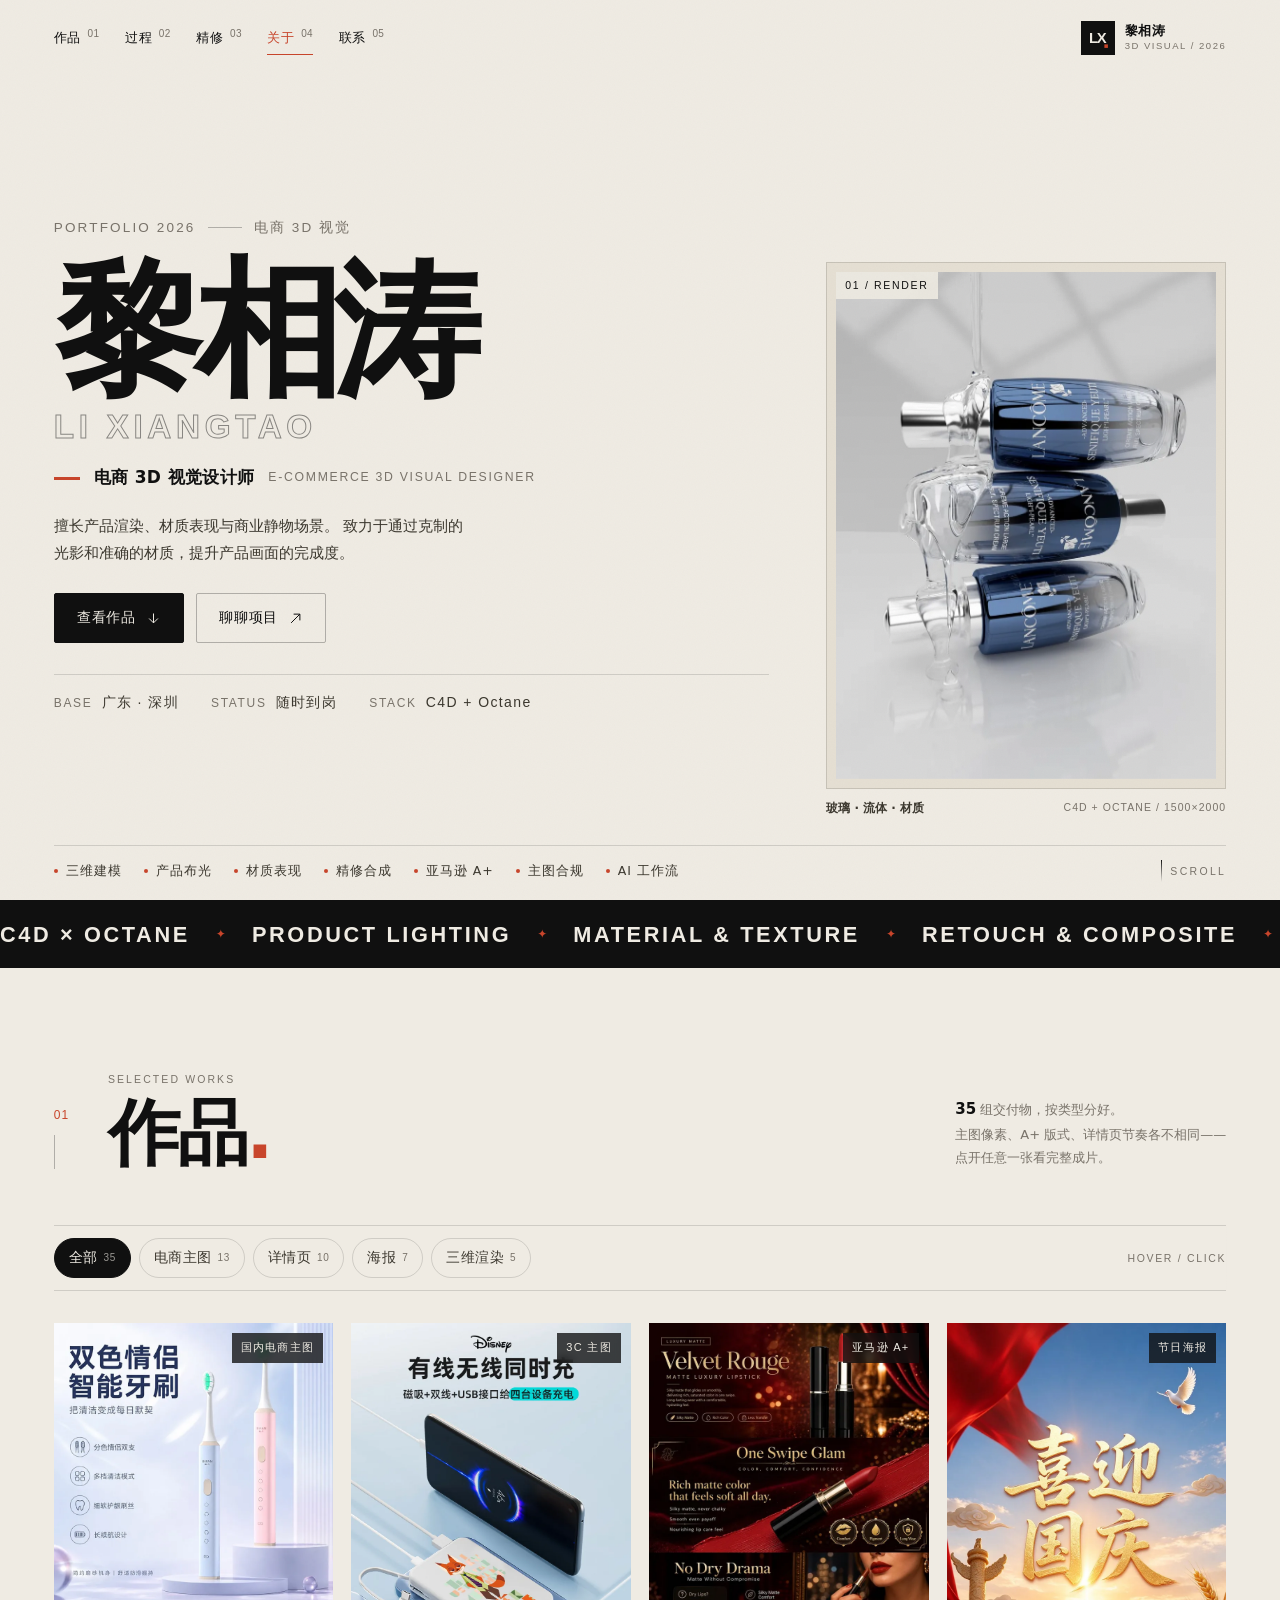
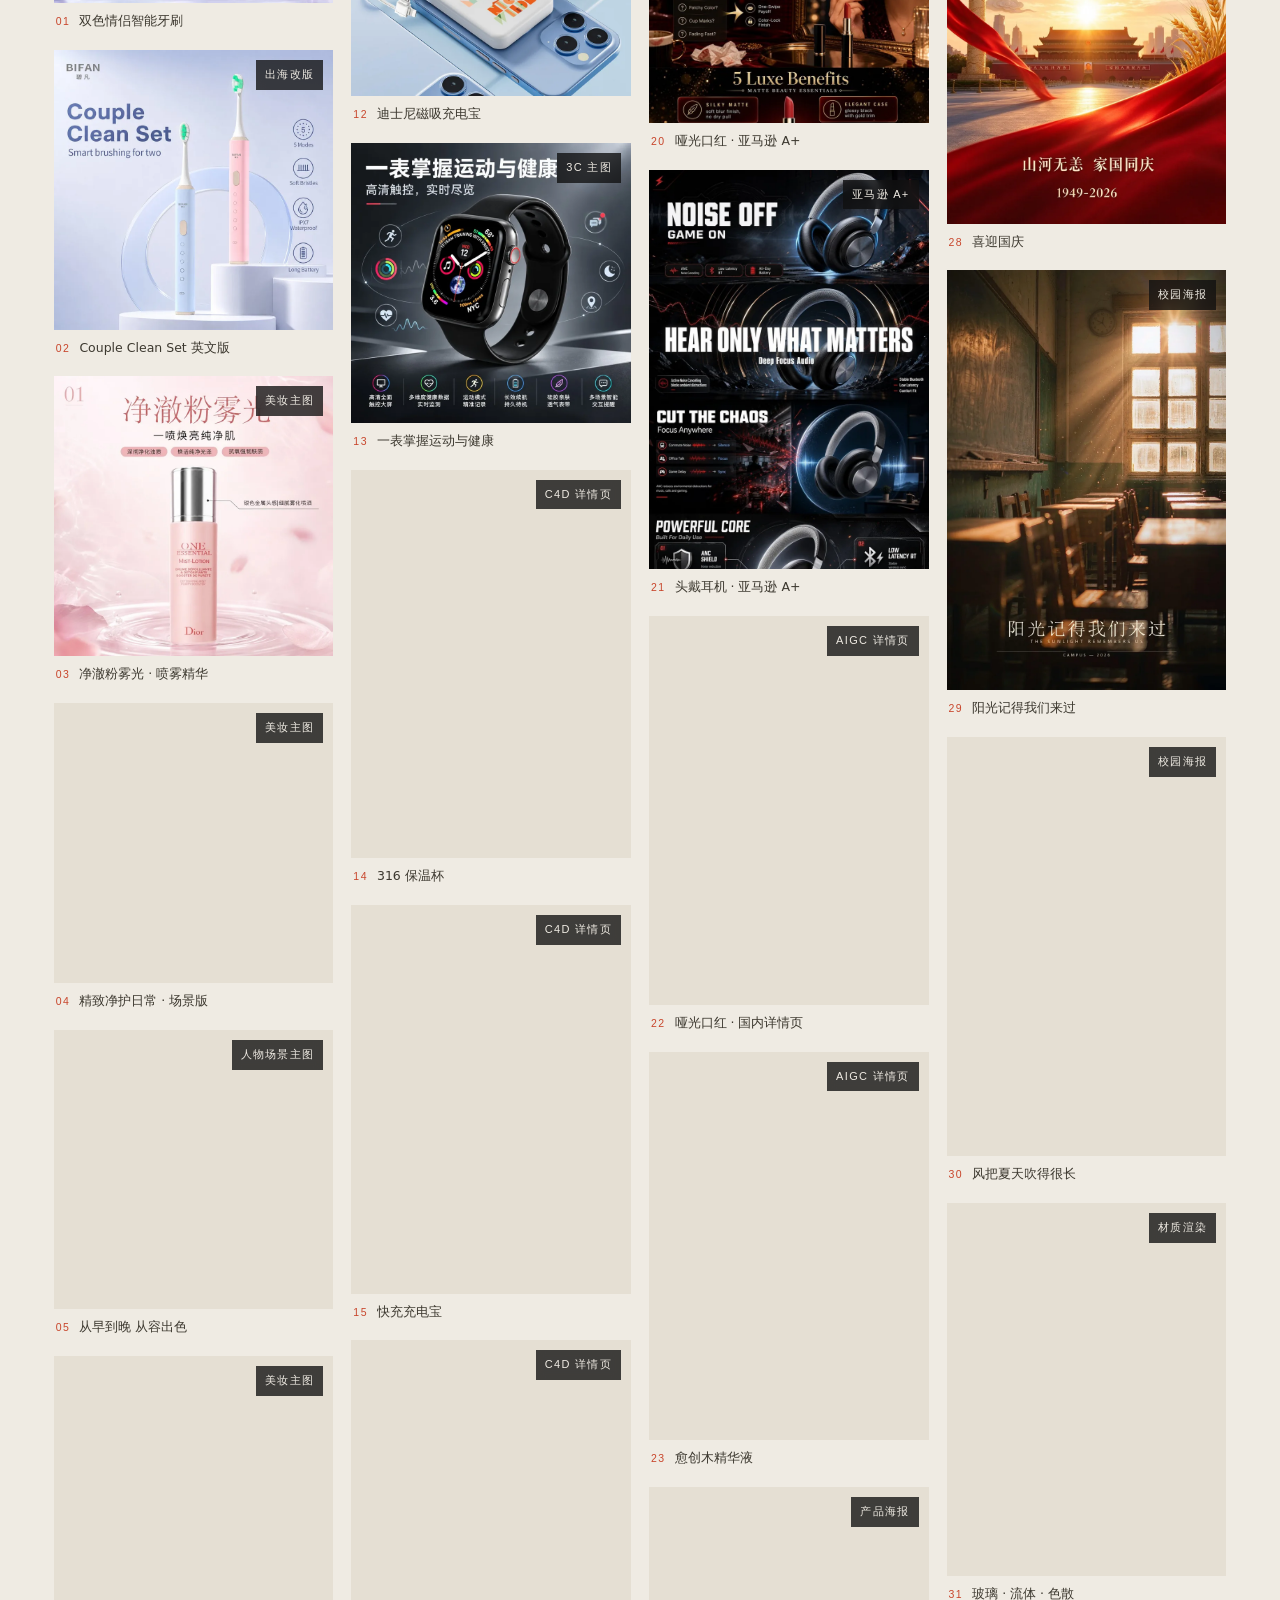
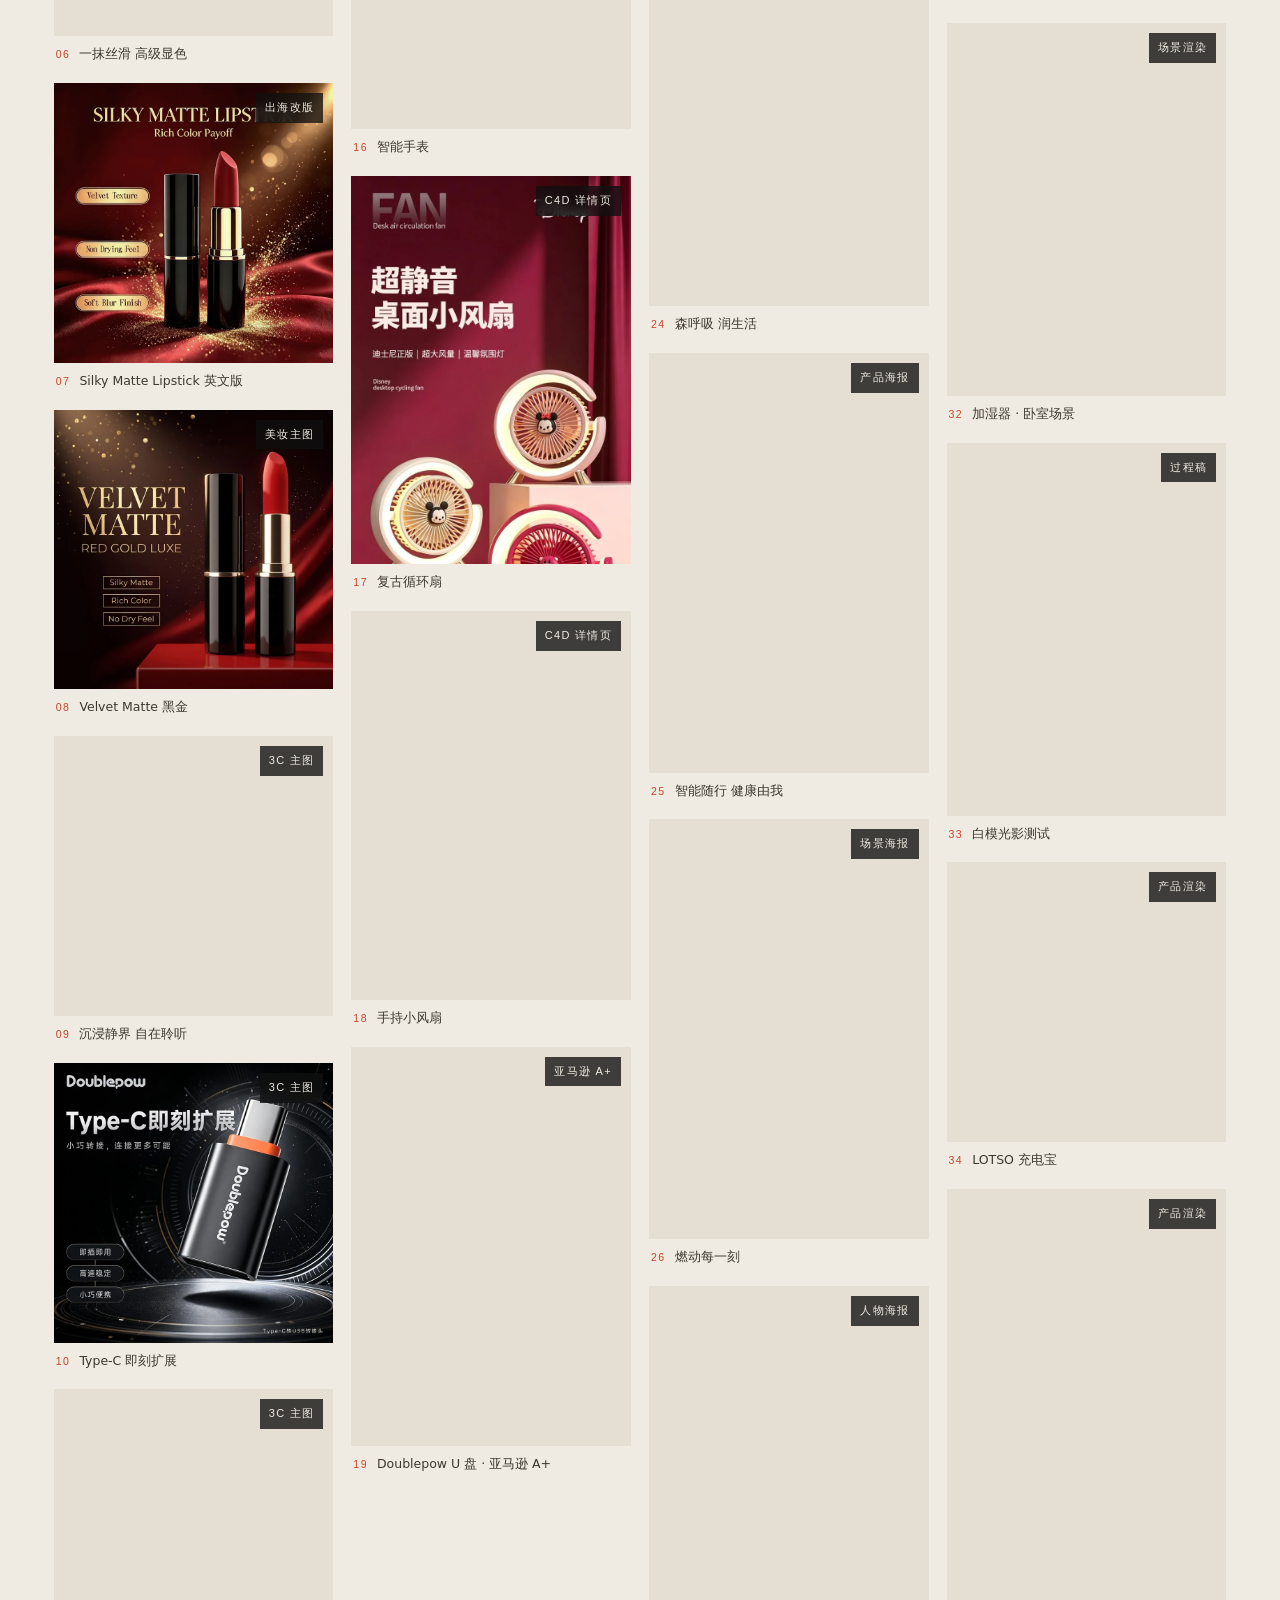
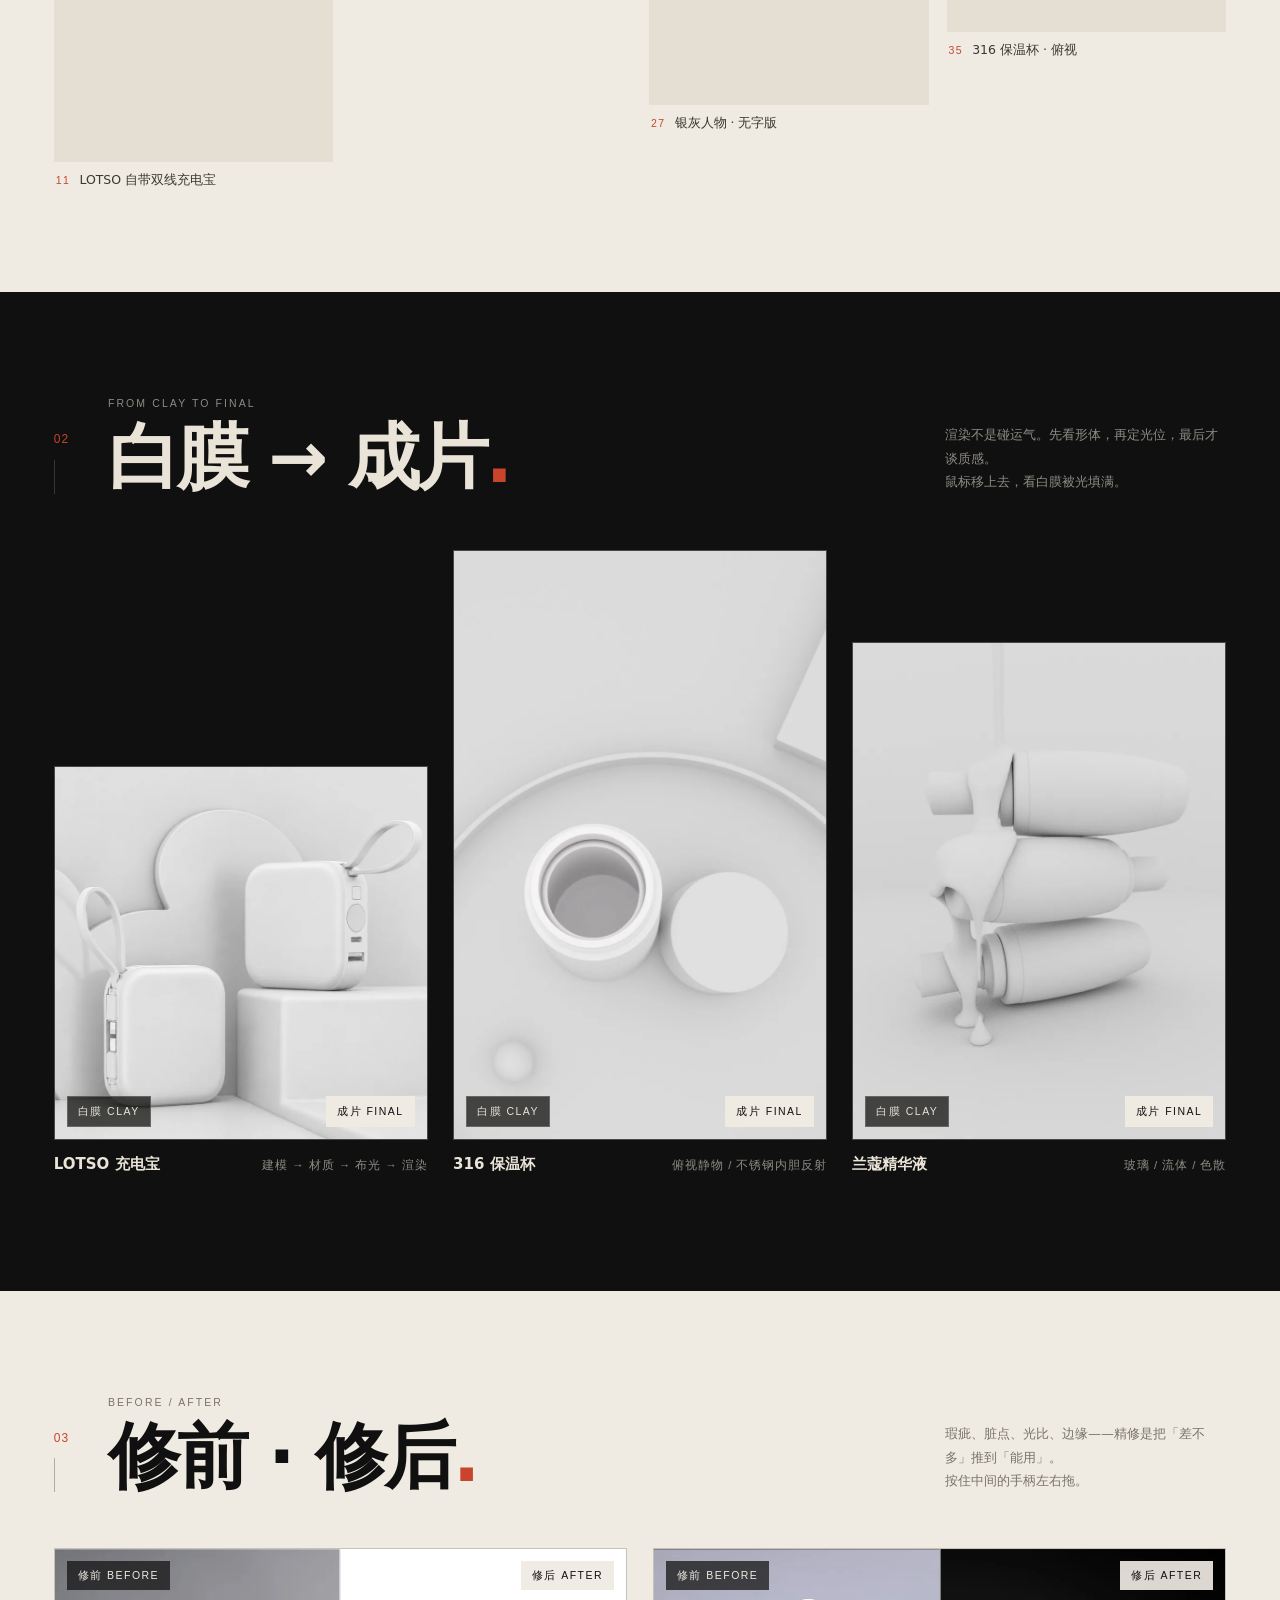
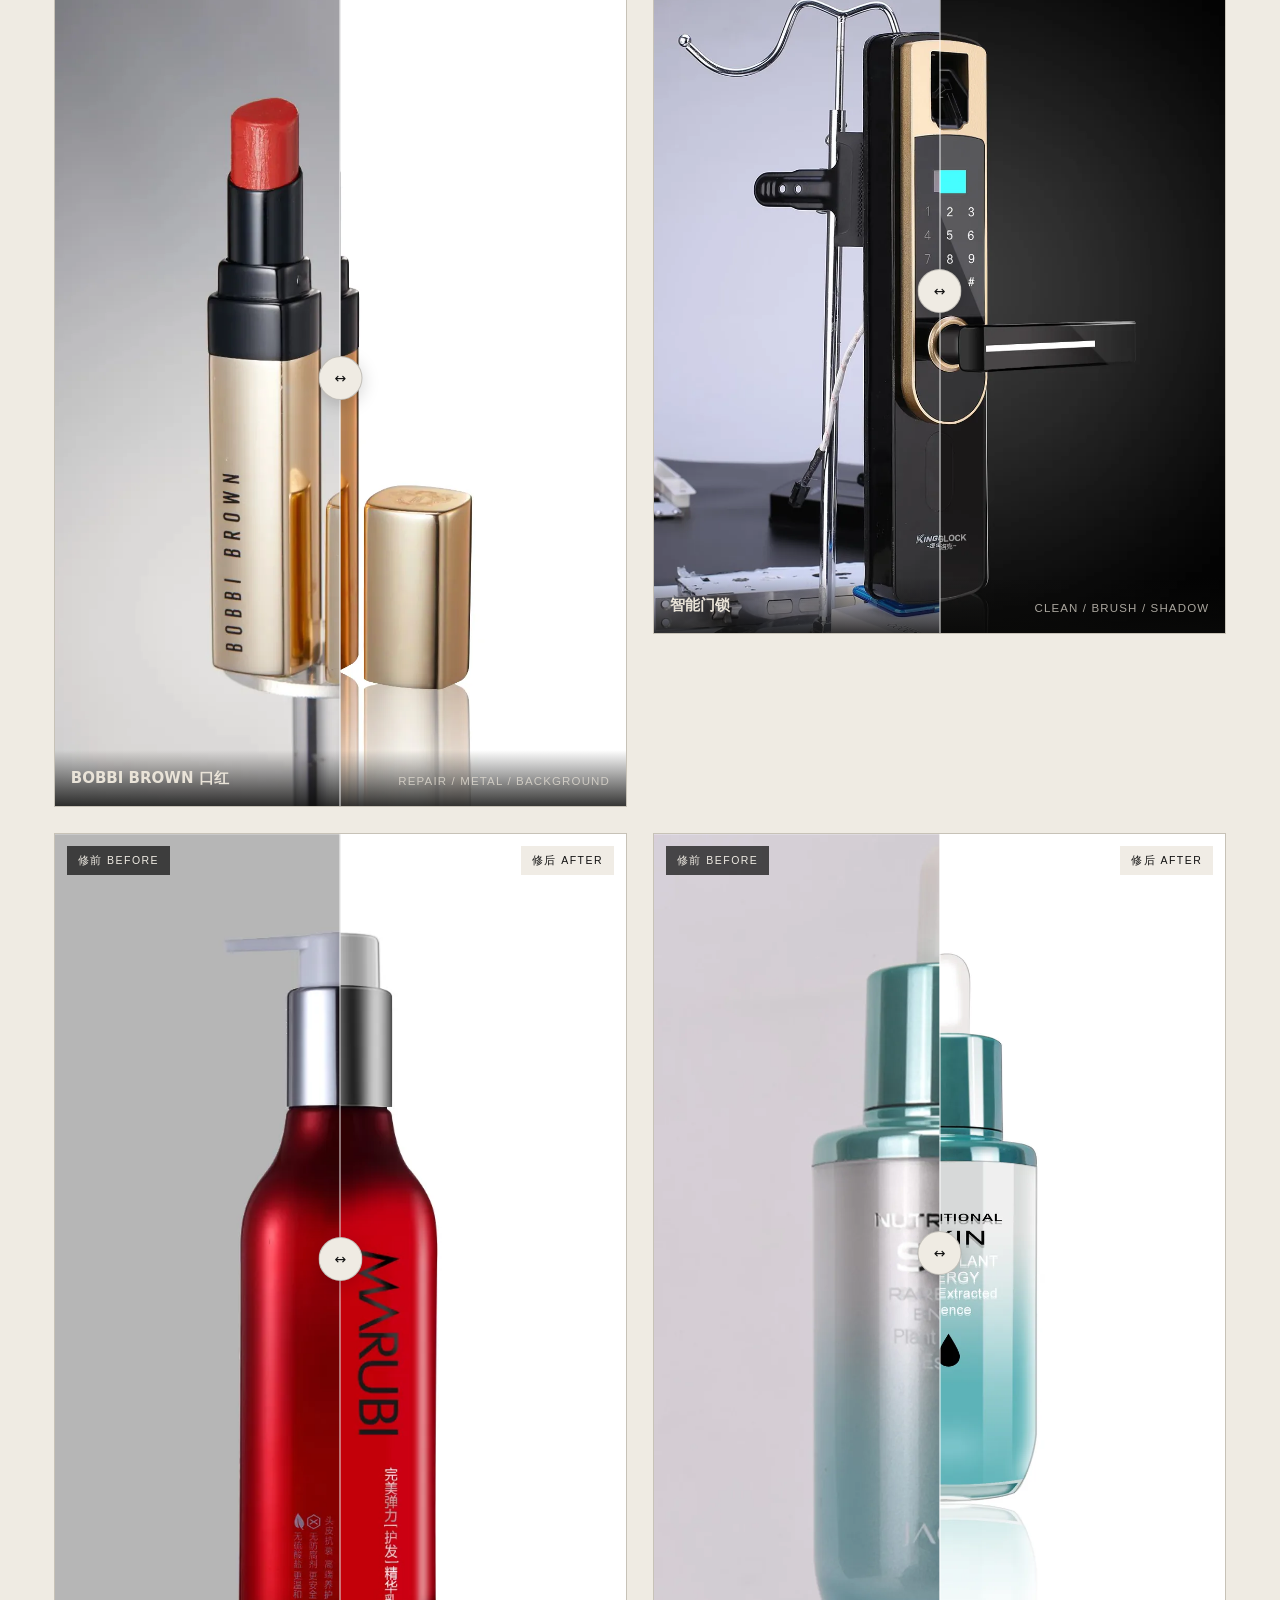
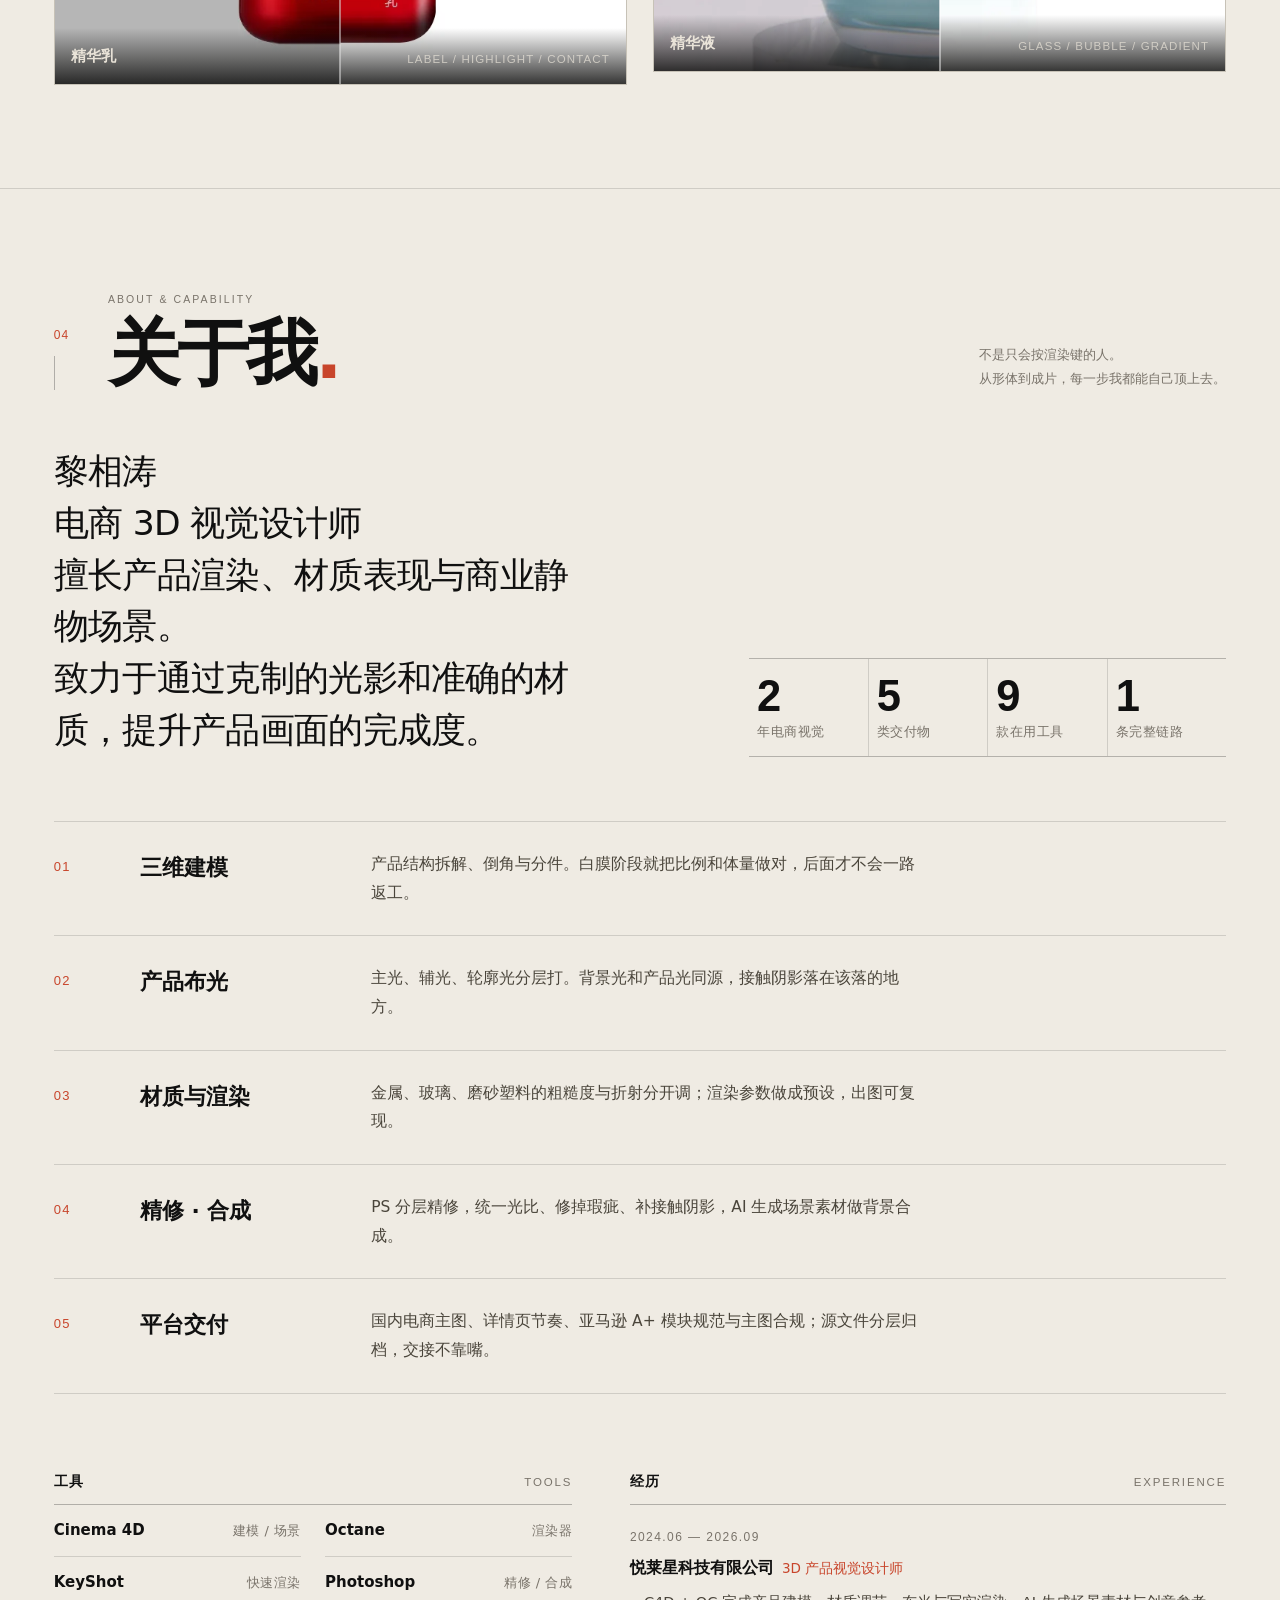
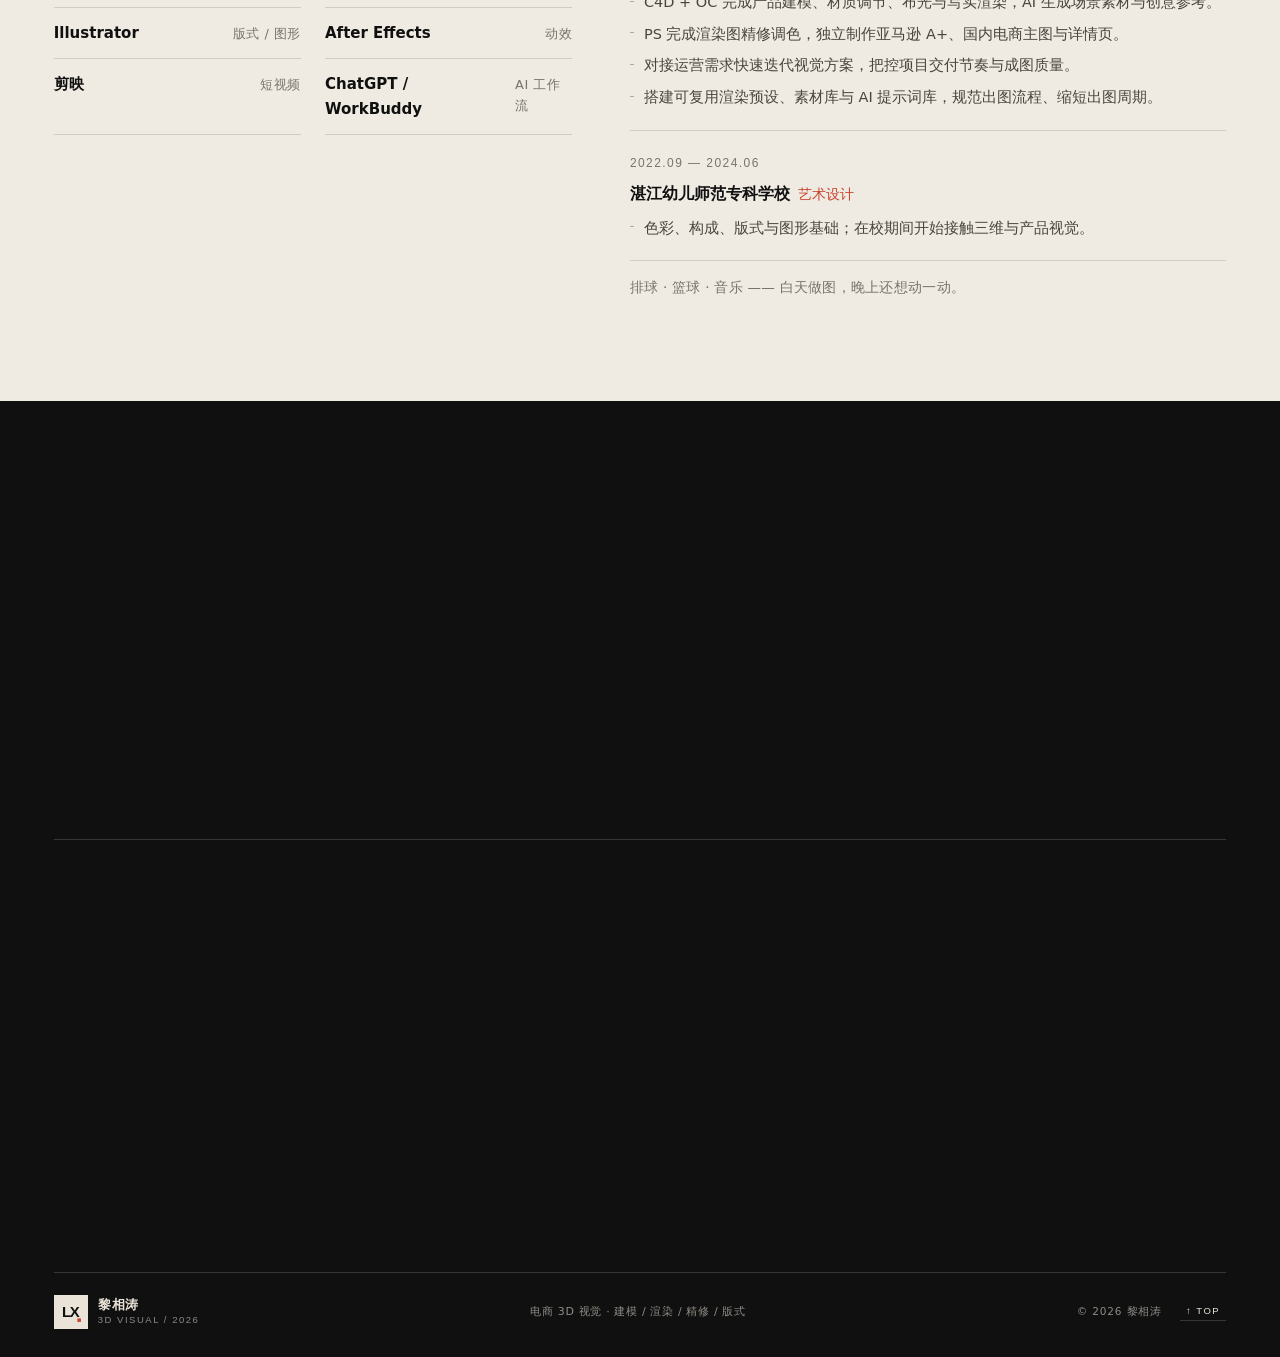
==== docs/index.html @ 4a5f92aa "revert: 取消封面页，作品集回到站点根目录 - docs/works/* 还原为 docs 根（index.html + assets/css|js|img），删除封面 React 产物 - 导" ====
<!DOCTYPE html>
<html lang="zh-CN">
<head>
<meta charset="UTF-8">
<meta name="viewport" content="width=device-width, initial-scale=1">
<title>黎相涛 · 电商 3D 视觉设计师｜作品集 2026</title>
<meta name="description" content="黎相涛，电商 3D 视觉设计师。2 年电商视觉实操经验，C4D + Octane 建模、布光、材质、渲染，PS 精修合成，主图 / 详情页 / 亚马逊 A+ 全流程交付。">
<meta name="theme-color" content="#EFEBE3">
<meta property="og:title" content="黎相涛 · 电商 3D 视觉设计师">
<meta property="og:description" content="建模 · 布光 · 材质 · 渲染 · 精修 · 版式，一个人跑完整条链路。">
<meta property="og:type" content="website">
<link rel="icon" href="data:image/svg+xml,%3Csvg xmlns='http://www.w3.org/2000/svg' viewBox='0 0 64 64'%3E%3Crect width='64' height='64' fill='%23101010'/%3E%3Ctext x='32' y='43' font-family='Arial,sans-serif' font-size='27' font-weight='bold' fill='%23EFEBE3' text-anchor='middle' letter-spacing='-2'%3ELX%3C/text%3E%3Crect x='45' y='45' width='7' height='7' fill='%23C8452B'/%3E%3C/svg%3E">
<link rel="preload" as="image" href="assets/img/render-lancome.webp" fetchpriority="high">
<link rel="stylesheet" href="assets/css/style.css?v=8">
</head>
<body>

<!-- 载入 -->
<div class="loader" id="loader" aria-hidden="true">
  <div class="loader__inner">
    <span class="loader__name">黎相涛<span class="dot">.</span></span>
    <span class="loader__num" id="loaderNum">00</span>
  </div>
  <div class="loader__bar"><i id="loaderBar"></i></div>
</div>

<div class="grain" aria-hidden="true"></div>
<div class="progress" aria-hidden="true"><i id="progressBar"></i></div>
<div class="cursor" id="cursor" aria-hidden="true">
  <div class="cursor__ring" id="cursorRing"><span class="cursor__label" id="cursorLabel"></span></div>
  <div class="cursor__dot" id="cursorDot"></div>
</div>

<a class="skip" href="#works">跳到作品</a>

<!-- 页头：左导航，右 Logo -->
<header class="head" id="head">
  <nav class="head__nav" aria-label="主导航">
    <a href="#works" data-nav>作品 <sup>01</sup></a>
    <a href="#process" data-nav>过程 <sup>02</sup></a>
    <a href="#retouch" data-nav>精修 <sup>03</sup></a>
    <a href="#about" data-nav>关于 <sup>04</sup></a>
    <a href="#contact" data-nav>联系 <sup>05</sup></a>
  </nav>

  <a class="logo" href="#top" aria-label="黎相涛 作品集 首页">
    <span class="logo__mark" aria-hidden="true">
      <svg viewBox="0 0 48 48" role="img"><rect width="48" height="48" fill="currentColor"/><text x="23" y="31" text-anchor="middle" font-family="Bahnschrift, 'Arial Narrow', Arial, sans-serif" font-size="21" font-weight="700" letter-spacing="-1.6" fill="#EFEBE3">LX</text><rect x="33" y="33" width="5" height="5" fill="#C8452B"/></svg>
    </span>
    <span class="logo__txt">
      <b>黎相涛</b>
      <i>3D VISUAL / 2026</i>
    </span>
  </a>
</header>

<main id="top">

  <!-- ============ 首屏 · 个人介绍 ============ -->
  <section class="hero" id="hero">
    <div class="hero__grid">
      <div class="hero__copy">
        <p class="eyebrow">Portfolio 2026 <span class="eyebrow__sep"></span> 电商 3D 视觉</p>

        <h1 class="hero__name">
          <span class="hero__name-cn">黎相涛</span>
          <span class="hero__name-en">LI&nbsp;XIANGTAO</span>
        </h1>

        <p class="hero__role">
          电商 3D 视觉设计师
          <span>E-COMMERCE 3D VISUAL DESIGNER</span>
        </p>

        <p class="hero__lede">
          擅长产品渲染、材质表现与商业静物场景。
          致力于通过克制的光影和准确的材质，提升产品画面的完成度。
        </p>

        <div class="hero__acts">
          <a class="btn btn--solid" href="#works" data-cursor="SCROLL">
            <span>查看作品</span>
            <svg viewBox="0 0 24 24" aria-hidden="true"><path d="M12 4v15M5 12l7 7 7-7" fill="none" stroke="currentColor" stroke-width="1.6"/></svg>
          </a>
          <a class="btn btn--line" href="#contact" data-cursor="TALK">
            <span>聊聊项目</span>
            <svg viewBox="0 0 24 24" aria-hidden="true"><path d="M5 19L19 5M9 5h10v10" fill="none" stroke="currentColor" stroke-width="1.6"/></svg>
          </a>
        </div>

        <ul class="hero__meta">
          <li><i>BASE</i> 广东 · 深圳</li>
          <li><i>STATUS</i> 随时到岗</li>
          <li><i>STACK</i> C4D + Octane</li>
        </ul>
      </div>

      <figure class="hero__media" data-cursor="3D">
        <div class="hero__frame">
          <img src="assets/img/render-lancome.webp" alt="兰蔻精华液玻璃材质渲染，三瓶横置与流体介质" width="825" height="1100" fetchpriority="high" decoding="async">
          <span class="hero__frame-no">01 / RENDER</span>
        </div>
        <figcaption>
          <b>玻璃 · 流体 · 材质</b>
          <span>C4D + OCTANE / 1500×2000</span>
        </figcaption>
      </figure>
    </div>

    <div class="hero__strip">
      <div class="hero__strip-inner">
        <span>三维建模</span><span>产品布光</span><span>材质表现</span><span>精修合成</span><span>亚马逊 A+</span><span>主图合规</span><span>AI 工作流</span>
      </div>
      <div class="scroll-cue"><i></i>SCROLL</div>
    </div>
  </section>

  <!-- 跑马灯 -->
  <div class="marquee" aria-hidden="true">
    <div class="marquee__track">
      <span>C4D × OCTANE</span><b>✦</b><span>PRODUCT LIGHTING</span><b>✦</b><span>MATERIAL &amp; TEXTURE</span><b>✦</b><span>RETOUCH &amp; COMPOSITE</span><b>✦</b><span>AMAZON A+</span><b>✦</b><span>3D VISUAL DESIGN</span><b>✦</b>
      <span>C4D × OCTANE</span><b>✦</b><span>PRODUCT LIGHTING</span><b>✦</b><span>MATERIAL &amp; TEXTURE</span><b>✦</b><span>RETOUCH &amp; COMPOSITE</span><b>✦</b><span>AMAZON A+</span><b>✦</b><span>3D VISUAL DESIGN</span><b>✦</b>
    </div>
  </div>

  <!-- ============ 01 作品 ============ -->
  <section class="works" id="works">
    <header class="sec-head">
      <div class="sec-head__no" data-reveal>01</div>
      <div class="sec-head__main" data-reveal>
        <p class="sec-head__en">SELECTED WORKS</p>
        <h2>作品<span class="accent">.</span></h2>
      </div>
      <p class="sec-head__note" data-reveal>
        <b id="workTotal">35</b> 组交付物，按类型分好。<br>
        主图像素、A+ 版式、详情页节奏各不相同——<br>
        点开任意一张看完整成片。
      </p>
    </header>

    <div class="filters" id="filters" role="group" aria-label="作品分类">
      <button class="filter is-on" data-filter="all" aria-pressed="true">全部 <sup>35</sup></button>
      <button class="filter" data-filter="keyvisual" aria-pressed="false">电商主图 <sup>13</sup></button>
      <button class="filter" data-filter="detail" aria-pressed="false">详情页 <sup>10</sup></button>
      <button class="filter" data-filter="poster" aria-pressed="false">海报 <sup>7</sup></button>
      <button class="filter" data-filter="render" aria-pressed="false">三维渲染 <sup>5</sup></button>
      <span class="filters__hint">HOVER / CLICK</span>
    </div>

    <div class="works__grid" id="worksGrid"></div>
  </section>

  <!-- ============ 02 白膜 → 成片 ============ -->
  <section class="process" id="process">
    <header class="sec-head sec-head--dark">
      <div class="sec-head__no" data-reveal>02</div>
      <div class="sec-head__main" data-reveal>
        <p class="sec-head__en">FROM CLAY TO FINAL</p>
        <h2>白膜 → 成片<span class="accent">.</span></h2>
      </div>
      <p class="sec-head__note" data-reveal>
        渲染不是碰运气。先看形体，再定光位，最后才谈质感。<br>
        鼠标移上去，看白膜被光填满。
      </p>
    </header>

    <div class="pairs" id="pairs">
      <article class="pair" data-pair>
        <div class="pair__frame">
          <img class="pair__base" src="assets/img/wire-powerbank.webp" alt="LOTSO 充电宝白膜渲染" loading="lazy">
          <div class="pair__top"><img src="assets/img/render-powerbank.webp" alt="LOTSO 充电宝最终渲染" loading="lazy"></div>
          <span class="pair__badge pair__badge--l">白膜 CLAY</span>
          <span class="pair__badge pair__badge--r">成片 FINAL</span>
        </div>
        <div class="pair__meta">
          <h3>LOTSO 充电宝</h3>
          <p>建模 → 材质 → 布光 → 渲染</p>
        </div>
      </article>

      <article class="pair" data-pair>
        <div class="pair__frame">
          <img class="pair__base" src="assets/img/wire-thermos.webp" alt="316 保温杯白膜渲染" loading="lazy">
          <div class="pair__top"><img src="assets/img/render-thermos.webp" alt="316 保温杯最终渲染" loading="lazy"></div>
          <span class="pair__badge pair__badge--l">白膜 CLAY</span>
          <span class="pair__badge pair__badge--r">成片 FINAL</span>
        </div>
        <div class="pair__meta">
          <h3>316 保温杯</h3>
          <p>俯视静物 / 不锈钢内胆反射</p>
        </div>
      </article>

      <article class="pair" data-pair>
        <div class="pair__frame">
          <img class="pair__base" src="assets/img/wire-lancome.webp" alt="兰蔻精华液白膜渲染" loading="lazy">
          <div class="pair__top"><img src="assets/img/render-lancome.webp" alt="兰蔻精华液最终渲染" loading="lazy"></div>
          <span class="pair__badge pair__badge--l">白膜 CLAY</span>
          <span class="pair__badge pair__badge--r">成片 FINAL</span>
        </div>
        <div class="pair__meta">
          <h3>兰蔻精华液</h3>
          <p>玻璃 / 流体 / 色散</p>
        </div>
      </article>
    </div>
  </section>

  <!-- ============ 03 修前修后 ============ -->
  <section class="retouch" id="retouch">
    <header class="sec-head">
      <div class="sec-head__no" data-reveal>03</div>
      <div class="sec-head__main" data-reveal>
        <p class="sec-head__en">BEFORE / AFTER</p>
        <h2>修前 · 修后<span class="accent">.</span></h2>
      </div>
      <p class="sec-head__note" data-reveal>
        瑕疵、脏点、光比、边缘——精修是把「差不多」推到「能用」。<br>
        按住中间的手柄左右拖。
      </p>
    </header>

    <div class="retouch__grid" id="retouchGrid"></div>
  </section>

  <!-- ============ 04 关于 / 能力 ============ -->
  <section class="about" id="about">
    <header class="sec-head">
      <div class="sec-head__no" data-reveal>04</div>
      <div class="sec-head__main" data-reveal>
        <p class="sec-head__en">ABOUT &amp; CAPABILITY</p>
        <h2>关于我<span class="accent">.</span></h2>
      </div>
      <p class="sec-head__note" data-reveal>
        不是只会按渲染键的人。<br>
        从形体到成片，每一步我都能自己顶上去。
      </p>
    </header>

    <div class="about__top">
      <p class="about__statement" data-reveal>
        黎相涛<br>
        电商 3D 视觉设计师<br>
        擅长产品渲染、材质表现与商业静物场景。<br>
        致力于通过克制的光影和准确的材质，提升产品画面的完成度。
      </p>
      <div class="about__stats" data-reveal>
        <div><b>2</b><span>年电商视觉</span></div>
        <div><b>5</b><span>类交付物</span></div>
        <div><b>9</b><span>款在用工具</span></div>
        <div><b>1</b><span>条完整链路</span></div>
      </div>
    </div>

    <ol class="caps" id="caps">
      <li data-reveal>
        <span class="caps__no">01</span>
        <h3>三维建模</h3>
        <p>产品结构拆解、倒角与分件。白膜阶段就把比例和体量做对，后面才不会一路返工。</p>
      </li>
      <li data-reveal>
        <span class="caps__no">02</span>
        <h3>产品布光</h3>
        <p>主光、辅光、轮廓光分层打。背景光和产品光同源，接触阴影落在该落的地方。</p>
      </li>
      <li data-reveal>
        <span class="caps__no">03</span>
        <h3>材质与渲染</h3>
        <p>金属、玻璃、磨砂塑料的粗糙度与折射分开调；渲染参数做成预设，出图可复现。</p>
      </li>
      <li data-reveal>
        <span class="caps__no">04</span>
        <h3>精修 · 合成</h3>
        <p>PS 分层精修，统一光比、修掉瑕疵、补接触阴影，AI 生成场景素材做背景合成。</p>
      </li>
      <li data-reveal>
        <span class="caps__no">05</span>
        <h3>平台交付</h3>
        <p>国内电商主图、详情页节奏、亚马逊 A+ 模块规范与主图合规；源文件分层归档，交接不靠嘴。</p>
      </li>
    </ol>

    <div class="about__bottom">
      <div class="tools" data-reveal>
        <h3 class="mini-head">工具 <span>TOOLS</span></h3>
        <ul class="tools__list">
          <li><b>Cinema 4D</b><i>建模 / 场景</i></li>
          <li><b>Octane</b><i>渲染器</i></li>
          <li><b>KeyShot</b><i>快速渲染</i></li>
          <li><b>Photoshop</b><i>精修 / 合成</i></li>
          <li><b>Illustrator</b><i>版式 / 图形</i></li>
          <li><b>After Effects</b><i>动效</i></li>
          <li><b>剪映</b><i>短视频</i></li>
          <li><b>ChatGPT / WorkBuddy</b><i>AI 工作流</i></li>
        </ul>
      </div>

      <div class="cv" data-reveal>
        <h3 class="mini-head">经历 <span>EXPERIENCE</span></h3>
        <div class="cv__item">
          <span class="cv__date">2024.06 — 2026.09</span>
          <h4>悦莱星科技有限公司 <i>3D 产品视觉设计师</i></h4>
          <ul>
            <li>C4D + OC 完成产品建模、材质调节、布光与写实渲染，AI 生成场景素材与创意参考。</li>
            <li>PS 完成渲染图精修调色，独立制作亚马逊 A+、国内电商主图与详情页。</li>
            <li>对接运营需求快速迭代视觉方案，把控项目交付节奏与成图质量。</li>
            <li>搭建可复用渲染预设、素材库与 AI 提示词库，规范出图流程、缩短出图周期。</li>
          </ul>
        </div>
        <div class="cv__item">
          <span class="cv__date">2022.09 — 2024.06</span>
          <h4>湛江幼儿师范专科学校 <i>艺术设计</i></h4>
          <ul>
            <li>色彩、构成、版式与图形基础；在校期间开始接触三维与产品视觉。</li>
          </ul>
        </div>
        <p class="cv__hobby">排球 · 篮球 · 音乐 —— 白天做图，晚上还想动一动。</p>
      </div>
    </div>
  </section>

  <!-- ============ 05 联系 ============ -->
  <section class="contact" id="contact">
    <div class="contact__head">
      <p class="eyebrow eyebrow--dark" data-reveal>Contact 2026 <span class="eyebrow__sep"></span> 深圳 · 随时到岗</p>
      <h2 data-reveal>需要产品视觉？<br><em>聊聊 3D 渲染。</em></h2>
      <p class="contact__lede" data-reveal>
        可独立完成电商视觉项目：产品建模、3D 渲染、主图 / 详情页、亚马逊 A+ 页面与后期精修，能够独立负责渲染全流程。
      </p>
    </div>

    <ul class="contact__list">
      <li data-reveal>
        <span class="contact__k">电话 / TEL</span>
        <a class="contact__v" href="tel:+8617520066341" data-cursor="CALL">175 2006 6341</a>
        <button class="copy" data-copy="17520066341" aria-label="复制电话号码">复制</button>
      </li>
      <li data-reveal>
        <span class="contact__k">邮箱 / EMAIL</span>
        <a class="contact__v" href="mailto:3215334230@qq.com" data-cursor="MAIL">3215334230@qq.com</a>
        <button class="copy" data-copy="3215334230@qq.com" aria-label="复制邮箱">复制</button>
      </li>
      <li data-reveal>
        <span class="contact__k">城市 / BASE</span>
        <span class="contact__v">广东 · 深圳</span>
        <span class="copy copy--ghost">可远程</span>
      </li>
      <li data-reveal>
        <span class="contact__k">简历 / CV</span>
        <a class="contact__v" href="assets/img/resume.webp" data-resume>查看完整简历 ↗</a>
        <span class="copy copy--ghost">PDF 版可发</span>
      </li>
    </ul>

    <footer class="foot">
      <a class="logo logo--foot" href="#top" aria-label="回到顶部">
        <span class="logo__mark" aria-hidden="true">
          <svg viewBox="0 0 48 48" role="img"><rect width="48" height="48" fill="currentColor"/><text x="23" y="31" text-anchor="middle" font-family="Bahnschrift, 'Arial Narrow', Arial, sans-serif" font-size="21" font-weight="700" letter-spacing="-1.6" fill="#EFEBE3">LX</text><rect x="33" y="33" width="5" height="5" fill="#C8452B"/></svg>
        </span>
        <span class="logo__txt"><b>黎相涛</b><i>3D VISUAL / 2026</i></span>
      </a>
      <p class="foot__mid">电商 3D 视觉 · 建模 / 渲染 / 精修 / 版式</p>
      <div class="foot__right">
        <span>© 2026 黎相涛</span>
        <button class="to-top" id="toTop" aria-label="回到顶部">↑ TOP</button>
      </div>
    </footer>
  </section>
</main>

<!-- 灯箱 -->
<div class="lb" id="lb" role="dialog" aria-modal="true" aria-labelledby="lbTitle" aria-hidden="true">
  <div class="lb__bar">
    <span class="lb__count"><b id="lbIndex">01</b> / <i id="lbTotal">35</i></span>
    <div class="lb__title"><h3 id="lbTitle">作品</h3><p id="lbTag"></p></div>
    <button class="lb__close" id="lbClose" aria-label="关闭">关闭 <span>ESC</span></button>
  </div>
  <div class="lb__stage" id="lbStage">
    <button class="lb__nav lb__nav--prev" id="lbPrev" aria-label="上一张">←</button>
    <figure class="lb__fig">
      <img id="lbImg" src="" alt="">
      <figcaption id="lbDesc"></figcaption>
    </figure>
    <button class="lb__nav lb__nav--next" id="lbNext" aria-label="下一张">→</button>
  </div>
</div>

<div class="toast" id="toast" role="status" aria-live="polite"></div>

<div class="lb lb--tall" id="resumeLb" role="dialog" aria-modal="true" aria-label="完整简历" aria-hidden="true">
  <div class="lb__bar">
    <span class="lb__count">RESUME / CV</span>
    <div class="lb__title"><h3>黎相涛 · 完整简历</h3><p>3D VISUAL ARTIST</p></div>
    <button class="lb__close" id="resumeClose" aria-label="关闭简历">关闭 <span>ESC</span></button>
  </div>
  <div class="lb__stage" id="resumeStage">
    <figure class="lb__fig">
      <img id="resumeImg" src="assets/img/resume.webp" alt="黎相涛完整简历">
    </figure>
  </div>
</div>

<noscript><p style="padding:32px;font-family:sans-serif">这个作品集需要开启 JavaScript 才能浏览作品，图片都在 assets/img 里可以直接打开。</p></noscript>

<script src="assets/js/main.js?v=9"></script>
</body>
</html>
---- docs/assets/css/style.css ----
/* =========================================================
   黎相涛 · 作品集 2026
   ========================================================= */

:root{
  --paper:#EFEBE3;
  --paper-2:#E5DFD3;
  --paper-3:#DAD3C5;
  --ink:#101010;
  --ink-2:#1B1B19;
  --ink-3:#26251F;
  --muted:#79736A;
  --line:rgba(16,16,16,.14);
  --line-strong:rgba(16,16,16,.28);
  --accent:#C8452B;
  --on-ink:#E9E3D8;
  --on-ink-muted:rgba(233,227,216,.58);
  --on-ink-line:rgba(233,227,216,.18);

  --sans:"PingFang SC","HarmonyOS Sans SC","Microsoft YaHei","Source Han Sans SC",system-ui,-apple-system,"Segoe UI",sans-serif;
  --disp:"Bahnschrift","DIN Alternate","Helvetica Neue",Arial,"PingFang SC","Microsoft YaHei",sans-serif;
  --serif:"Georgia","Times New Roman","Songti SC",serif;

  --pad:clamp(18px,4.2vw,72px);
  --head-h:76px;
  --ease:cubic-bezier(.16,1,.3,1);
}

*,*::before,*::after{box-sizing:border-box}
html{-webkit-text-size-adjust:100%}
html:focus-within{scroll-behavior:smooth}
section[id],main[id]{scroll-margin-top:calc(var(--head-h) + 10px)}
body{
  margin:0;
  background:var(--paper);
  color:var(--ink);
  font-family:var(--sans);
  font-size:16px;
  line-height:1.62;
  -webkit-font-smoothing:antialiased;
  overflow-x:hidden;
}
body.is-locked{overflow:hidden}
img{max-width:100%;display:block}
a{color:inherit;text-decoration:none}
button{font:inherit;color:inherit;background:none;border:0;cursor:pointer}
ul,ol{margin:0;padding:0;list-style:none}
h1,h2,h3,h4,p{margin:0}
sup{font-size:.55em;vertical-align:super;letter-spacing:.04em}
::selection{background:var(--accent);color:#fff}
:focus-visible{outline:2px solid var(--accent);outline-offset:3px}

.skip{
  position:fixed;left:12px;top:-80px;z-index:200;
  background:var(--ink);color:var(--paper);padding:10px 16px;border-radius:2px;font-size:13px;
  transition:top .2s;
}
.skip:focus{top:12px}

/* 颗粒 / 进度 */
.grain{
  position:fixed;inset:0;z-index:90;pointer-events:none;opacity:.035;mix-blend-mode:multiply;
  background-image:url("data:image/svg+xml,%3Csvg xmlns='http://www.w3.org/2000/svg' width='160' height='160'%3E%3Cfilter id='n'%3E%3CfeTurbulence type='fractalNoise' baseFrequency='.85' numOctaves='3' stitchTiles='stitch'/%3E%3C/filter%3E%3Crect width='160' height='160' filter='url(%23n)'/%3E%3C/svg%3E");
}
.progress{position:fixed;left:0;top:0;right:0;height:2px;z-index:120;pointer-events:none}
.progress i{display:block;height:100%;background:var(--accent);transform:scaleX(0);transform-origin:0 50%;will-change:transform}

/* 载入 */
.loader{
  position:fixed;inset:0;z-index:300;background:var(--ink);color:var(--paper);
  display:flex;flex-direction:column;justify-content:center;align-items:center;gap:28px;
  transition:transform .55s var(--ease),opacity .3s ease;
}
.loader.is-done{transform:translateY(-101%);opacity:0;pointer-events:none}
.loader__inner{display:flex;align-items:baseline;gap:18px;padding:0 24px}
.loader__name{font-size:clamp(28px,5vw,56px);font-weight:700;letter-spacing:-.03em}
.loader__name .dot{color:var(--accent)}
.loader__num{font-family:var(--disp);font-size:13px;letter-spacing:.2em;color:var(--on-ink-muted)}
.loader__bar{width:min(320px,60vw);height:1px;background:rgba(233,227,216,.2);overflow:hidden}
.loader__bar i{display:block;height:100%;background:var(--paper);transform:scaleX(0);transform-origin:0 50%;transition:transform .18s linear}

/* 自定义光标 */
.cursor{position:fixed;left:0;top:0;z-index:180;pointer-events:none;mix-blend-mode:normal;opacity:0;transition:opacity .3s}
.cursor.is-on{opacity:1}
.cursor__dot{
  position:absolute;width:5px;height:5px;border-radius:50%;background:var(--accent);
  transform:translate(-50%,-50%);
}
.cursor__ring{
  position:absolute;width:34px;height:34px;border:1px solid rgba(16,16,16,.45);border-radius:50%;
  transform:translate(-50%,-50%) scale(1);
  transition:width .35s var(--ease),height .35s var(--ease),background-color .35s,border-color .35s;
  display:flex;align-items:center;justify-content:center;
}
.cursor__label{
  font-family:var(--disp);font-size:9px;letter-spacing:.16em;text-transform:uppercase;
  color:var(--paper);opacity:0;transition:opacity .25s;white-space:nowrap;
}
.cursor.is-hover .cursor__ring{width:76px;height:76px;background:var(--ink);border-color:var(--ink)}
.cursor.is-hover .cursor__label{opacity:1}
.cursor.is-hover .cursor__dot{opacity:0}
.cursor.is-dark .cursor__ring{border-color:rgba(233,227,216,.5)}
.cursor.is-dark.is-hover .cursor__ring{background:var(--paper);border-color:var(--paper)}
.cursor.is-dark.is-hover .cursor__label{color:var(--ink)}
html.has-cursor,html.has-cursor a,html.has-cursor button{cursor:none}
html.has-cursor .ba{cursor:none}

/* ================= 页头 ================= */
.head{
  position:fixed;left:0;right:0;top:0;z-index:70;height:var(--head-h);
  display:flex;align-items:center;justify-content:space-between;gap:24px;
  padding:0 var(--pad);
  border-bottom:1px solid transparent;
  transition:background-color .4s,border-color .4s,backdrop-filter .4s;
}
.head.is-scrolled{
  background:rgba(239,235,227,.82);
  -webkit-backdrop-filter:blur(14px) saturate(1.2);
  backdrop-filter:blur(14px) saturate(1.2);
  border-bottom-color:var(--line);
}
.head.is-dark{
  background:rgba(10,10,9,.78);
  border-bottom-color:rgba(233,227,216,.14);
}
.head.is-dark .head__nav a{color:var(--on-ink)}
.head.is-dark .head__nav a sup{color:var(--on-ink-muted)}
.head.is-dark .head__nav a.is-active{color:var(--accent)}
.head.is-dark .logo__mark{color:var(--on-ink)}
.head.is-dark .logo__mark rect:first-child{fill:var(--on-ink)}
.head.is-dark .logo__mark text{fill:var(--ink)}
.head.is-dark .logo__txt b{color:var(--on-ink)}
.head.is-dark .logo__txt i{color:var(--on-ink-muted)}
.head__nav{display:flex;align-items:center;gap:clamp(14px,2vw,34px)}
.head__nav a{
  position:relative;font-size:13px;letter-spacing:.04em;padding:6px 0;color:var(--ink);
  transition:color .3s;
}
.head__nav a sup{color:var(--muted);font-family:var(--disp);font-size:10px;margin-left:2px}
.head__nav a::after{
  content:"";position:absolute;left:0;right:0;bottom:0;height:1px;background:var(--accent);
  transform:scaleX(0);transform-origin:0 50%;transition:transform .4s var(--ease);
}
.head__nav a:hover::after,.head__nav a.is-active::after{transform:scaleX(1)}
.head__nav a.is-active{color:var(--accent)}
.head__nav a.head__cover{
  padding:6px 14px;border:1px solid var(--accent);border-radius:999px;color:var(--accent);
}
.head__nav a.head__cover::after{display:none}
.head__nav a.head__cover:hover{background:var(--accent);color:#fff}

.logo{display:flex;align-items:center;gap:10px}
.logo__mark{display:block;width:34px;height:34px;color:var(--ink);flex:none}
.logo__mark svg{width:100%;height:100%;display:block}
.logo__txt{display:flex;flex-direction:column;line-height:1.1}
.logo__txt b{font-size:13px;font-weight:700;letter-spacing:.06em}
.logo__txt i{font-style:normal;font-family:var(--disp);font-size:9.5px;letter-spacing:.16em;color:var(--muted);margin-top:3px}

/* ================= 首屏 ================= */
.hero{
  min-height:100svh;padding:calc(var(--head-h) + clamp(20px,4vh,48px)) var(--pad) 0;
  display:flex;flex-direction:column;
}
.hero__grid{
  flex:1;display:grid;grid-template-columns:minmax(0,1.5fr) minmax(0,.85fr);
  gap:clamp(24px,4vw,64px);align-items:center;
}
.hero__copy{max-width:760px}

.eyebrow{
  display:flex;align-items:center;gap:12px;
  font-family:var(--disp);font-size:13.5px;letter-spacing:.16em;text-transform:uppercase;color:var(--muted);
}
.eyebrow__sep{width:34px;height:1px;background:var(--line-strong)}
.eyebrow--dark{color:var(--on-ink-muted)}
.eyebrow--dark .eyebrow__sep{background:var(--on-ink-line)}

.hero__name{margin:clamp(14px,2.4vh,28px) 0 0}
.hero__name-cn{
  display:block;
  font-size:clamp(3.6rem,11.6vw,10.5rem);
  font-weight:700;line-height:.94;letter-spacing:-.055em;
}
.hero__name-en{
  display:block;margin-top:.3em;
  font-family:var(--disp);font-size:clamp(1rem,2.6vw,2.3rem);
  font-weight:600;letter-spacing:.14em;line-height:1;
  color:transparent;-webkit-text-stroke:1px rgba(16,16,16,.46);
}
.hero__role{
  display:flex;flex-wrap:wrap;align-items:center;gap:10px 14px;
  margin-top:clamp(16px,2.4vh,26px);
  font-size:clamp(14px,1.35vw,17px);font-weight:700;letter-spacing:.02em;
}
.hero__role::before{content:"";width:26px;height:3px;background:var(--accent);display:block}
.hero__role span{
  font-family:var(--disp);font-weight:400;font-size:.72em;letter-spacing:.14em;color:var(--muted);
}
.hero__lede{
  margin-top:clamp(14px,2.2vh,26px);max-width:44ch;
  font-size:clamp(14px,1.15vw,16.5px);line-height:1.85;color:#3C382F;
}
.hero__acts{display:flex;flex-wrap:wrap;gap:12px;margin-top:clamp(18px,3vh,34px)}

.btn{
  display:inline-flex;align-items:center;gap:10px;
  padding:13px 22px;border-radius:2px;font-size:13.5px;letter-spacing:.06em;
  transition:background-color .35s,color .35s,border-color .35s,transform .35s var(--ease);
}
.btn svg{width:15px;height:15px;flex:none;transition:transform .35s var(--ease)}
.btn:hover svg{transform:translate(2px,2px)}
.btn--solid{background:var(--ink);color:var(--paper);border:1px solid var(--ink)}
.btn--solid:hover{background:var(--accent);border-color:var(--accent)}
.btn--line{border:1px solid var(--line-strong);color:var(--ink)}
.btn--line:hover{border-color:var(--ink);background:rgba(16,16,16,.04)}

.hero__meta{
  display:flex;flex-wrap:wrap;gap:8px 32px;margin-top:clamp(20px,3.4vh,40px);
  padding-top:16px;border-top:1px solid var(--line);
  font-family:var(--disp);font-size:14px;letter-spacing:.1em;color:#3C382F;
}
.hero__meta li{display:flex;gap:9px;align-items:baseline}
.hero__meta i{font-style:normal;color:var(--muted);font-size:12px;letter-spacing:.14em}

.hero__media{margin:0;align-self:end;max-width:400px;justify-self:end;width:100%}
.hero__frame{
  position:relative;padding:9px;background:var(--paper-2);border:1px solid var(--line);
  overflow:hidden;
}
.hero__frame img{
  width:100%;height:auto;aspect-ratio:3/4;object-fit:cover;
  animation:heroIn 1.4s var(--ease) both .2s;
}
@keyframes heroIn{from{transform:scale(1.06);opacity:0}to{transform:scale(1);opacity:1}}
.hero__frame-no{
  position:absolute;left:9px;top:9px;padding:5px 9px;
  background:rgba(239,235,227,.9);font-family:var(--disp);font-size:10.5px;letter-spacing:.16em;
}
.hero__media figcaption{
  display:flex;justify-content:space-between;gap:12px;margin-top:10px;
  font-size:12px;color:var(--muted);
}
.hero__media figcaption b{font-weight:600;color:#3C382F}
.hero__media figcaption span{font-family:var(--disp);font-size:10.5px;letter-spacing:.1em}

.hero__strip{
  display:flex;align-items:center;justify-content:space-between;gap:24px;
  margin-top:clamp(16px,3vh,32px);padding:14px 0 18px;border-top:1px solid var(--line);
}
.hero__strip-inner{display:flex;flex-wrap:wrap;gap:6px 22px;font-size:12.5px;letter-spacing:.08em;color:#3C382F}
.hero__strip-inner span{display:flex;align-items:center;gap:8px}
.hero__strip-inner span::before{content:"";width:4px;height:4px;background:var(--accent);border-radius:50%}
.scroll-cue{
  display:flex;align-items:center;gap:8px;flex:none;
  font-family:var(--disp);font-size:10.5px;letter-spacing:.22em;color:var(--muted);
}
.scroll-cue i{display:block;width:1px;height:22px;background:linear-gradient(var(--ink),transparent);animation:cue 1.8s ease-in-out infinite}
@keyframes cue{0%,100%{opacity:.25;transform:scaleY(.6)}50%{opacity:1;transform:scaleY(1)}}

/* ================= 跑马灯 ================= */
.marquee{
  background:var(--ink);color:var(--paper);overflow:hidden;
  padding:16px 0;border-top:1px solid var(--ink);
}
.marquee__track{
  display:flex;align-items:center;gap:26px;width:max-content;
  animation:slide 42s linear infinite;will-change:transform;
}
.marquee:hover .marquee__track{animation-play-state:paused}
.marquee span{
  font-family:var(--disp);font-size:clamp(14px,1.7vw,22px);font-weight:600;
  letter-spacing:.12em;text-transform:uppercase;white-space:nowrap;
}
.marquee b{color:var(--accent);font-size:12px}
@keyframes slide{to{transform:translateX(-50%)}}

/* ================= 通用区块标题 ================= */
.sec-head{
  display:grid;grid-template-columns:auto minmax(0,1fr) minmax(0,.85fr);
  gap:clamp(16px,3vw,48px);align-items:end;
  padding-bottom:clamp(30px,5vw,56px);
}
.sec-head__no{
  font-family:var(--disp);font-size:12px;letter-spacing:.1em;color:var(--accent);
  padding-top:6px;
}
.sec-head__no::after{content:"";display:block;width:1px;height:34px;background:var(--line-strong);margin-top:10px}
.sec-head__en{
  font-family:var(--disp);font-size:10.5px;letter-spacing:.2em;text-transform:uppercase;
  color:var(--muted);margin-bottom:10px;
}
.sec-head h2{
  font-size:clamp(2.3rem,5.6vw,4.9rem);font-weight:700;line-height:1;letter-spacing:-.04em;
}
.sec-head h2 .accent{color:var(--accent)}
.sec-head__note{
  font-size:13px;line-height:1.8;color:var(--muted);max-width:34ch;justify-self:end;
}
.sec-head__note b{color:var(--ink);font-size:15px}
.sec-head--dark .sec-head__no{color:var(--accent)}
.sec-head--dark .sec-head__no::after{background:var(--on-ink-line)}
.sec-head--dark .sec-head__en{color:var(--on-ink-muted)}
.sec-head--dark h2{color:var(--on-ink)}
.sec-head--dark .sec-head__note{color:var(--on-ink-muted)}

/* ================= 01 作品 ================= */
.works{padding:clamp(56px,8vw,120px) var(--pad) clamp(56px,8vw,110px)}

.filters{
  position:sticky;top:var(--head-h);z-index:50;
  display:flex;align-items:center;gap:8px;flex-wrap:wrap;
  padding:12px 0;margin-bottom:clamp(18px,2.6vw,32px);
  background:rgba(239,235,227,.92);
  -webkit-backdrop-filter:blur(12px);
  backdrop-filter:blur(12px);
  border-top:1px solid var(--line);border-bottom:1px solid var(--line);
}
.filter{
  display:inline-flex;align-items:center;gap:6px;
  padding:8px 14px;border:1px solid var(--line);border-radius:999px;
  font-size:13.5px;letter-spacing:.03em;color:#3C382F;
  transition:background-color .3s,color .3s,border-color .3s;
}
.filter sup{font-family:var(--disp);font-size:10px;color:var(--muted);letter-spacing:.06em}
.filter:hover{border-color:var(--ink)}
.filter.is-on{background:var(--ink);color:var(--paper);border-color:var(--ink)}
.filter.is-on sup{color:rgba(239,235,227,.62)}
.filters__hint{
  margin-left:auto;font-family:var(--disp);font-size:10.5px;letter-spacing:.16em;color:var(--muted);
}

.works__grid{
  columns:4;column-gap:clamp(10px,1.4vw,18px);
}
.work{
  display:block;width:100%;margin:0 0 clamp(10px,1.5vw,20px);
  break-inside:avoid;-webkit-column-break-inside:avoid;
  opacity:1;transition:opacity .45s,transform .45s var(--ease);
}
.work.is-out{opacity:0;transform:scale(.97);pointer-events:none}
.work.is-hidden{display:none}
.work:hover{transform:translateY(-4px)}

.work__media{
  position:relative;overflow:hidden;background:var(--paper-2);
  aspect-ratio:var(--ar,1);
  transition:box-shadow .45s var(--ease),outline-color .35s;
  outline:1px solid transparent;outline-offset:-1px;
}
.work:hover .work__media{
  box-shadow:0 22px 46px -26px rgba(16,16,16,.52);
  outline-color:rgba(16,16,16,.16);
}
.work__media img{
  width:100%;height:100%;object-fit:cover;display:block;
  transition:transform 1.1s var(--ease),filter .7s;
  background:var(--paper-2);
}
.work--tall .work__media img{
  height:auto;object-fit:unset;
  transition:transform var(--dur,4s) linear;
}
.work:hover .work__media img{transform:scale(1.04);filter:saturate(1.05)}
.work--tall:hover .work__media img{transform:translateY(var(--shift,0));filter:none}

.work__cat{
  position:absolute;top:10px;right:10px;z-index:2;
  font-family:var(--disp);font-size:11px;letter-spacing:.12em;
  padding:6px 9px;background:rgba(16,16,16,.78);color:var(--paper);
  -webkit-backdrop-filter:blur(4px);backdrop-filter:blur(4px);
}
.work__bar{display:flex;align-items:baseline;gap:9px;padding:9px 2px 0}
.work__no{font-family:var(--disp);font-size:10.5px;letter-spacing:.14em;color:var(--accent);flex:none}
.work__ttl{font-size:12.5px;line-height:1.5;color:#3C382F;white-space:nowrap;overflow:hidden;text-overflow:ellipsis}

.work__info{
  position:absolute;left:0;right:0;bottom:0;z-index:2;
  padding:clamp(14px,1.8vw,24px);
  background:linear-gradient(to top,rgba(10,10,9,.9) 0%,rgba(10,10,9,.55) 48%,transparent 100%);
  color:var(--on-ink);
  transform:translateY(14px);opacity:0;
  transition:opacity .45s var(--ease),transform .45s var(--ease);
}
.work:hover .work__info,.work:focus-within .work__info{transform:none;opacity:1}
.work__info h3{font-size:clamp(14px,1.2vw,17px);font-weight:600;line-height:1.45;letter-spacing:.01em}
.work__info p{
  margin-top:6px;font-size:13.5px;line-height:1.6;color:rgba(233,227,216,.78);
  display:-webkit-box;-webkit-line-clamp:2;-webkit-box-orient:vertical;overflow:hidden;
}
.work__view{
  display:inline-flex;align-items:center;gap:6px;margin-top:10px;
  font-family:var(--disp);font-size:11px;letter-spacing:.18em;color:var(--accent);
  filter:brightness(1.5);
}
.work__open{
  position:absolute;inset:0;z-index:3;width:100%;height:100%;
  background:none;border:0;
}
.work__open:focus-visible{outline:2px solid var(--accent);outline-offset:-4px}

/* ================= 02 白膜 → 成片 ================= */
.process{
  background:var(--ink);color:var(--on-ink);
  padding:clamp(56px,8vw,120px) var(--pad) clamp(64px,9vw,130px);
}
.pairs{display:grid;grid-template-columns:repeat(3,minmax(0,1fr));gap:clamp(14px,2vw,28px);align-items:end}
.pair{margin:0}
.pair__frame{
  position:relative;overflow:hidden;background:var(--ink-3);
  border:1px solid var(--on-ink-line);
}
.pair__base{display:block;width:100%;height:auto}
.pair__top img{position:absolute;inset:0;width:100%;height:100%;object-fit:cover}
.pair__top{
  position:absolute;inset:0;
  clip-path:inset(0 calc(100% - var(--px,0%)) 0 0);
  transition:clip-path .12s linear;
}
.pair.is-on .pair__top{clip-path:inset(0 0 0 0)}
.pair__badge{
  position:absolute;bottom:12px;z-index:3;
  font-family:var(--disp);font-size:10.5px;letter-spacing:.14em;
  padding:6px 10px;background:rgba(10,10,9,.72);color:var(--on-ink);
  border:1px solid rgba(233,227,216,.22);
}
.pair__badge--l{left:12px}
.pair__badge--r{right:12px;background:var(--paper);color:var(--ink);border-color:var(--paper)}
.pair__meta{display:flex;align-items:baseline;justify-content:space-between;gap:10px;margin-top:12px}
.pair__meta h3{font-size:15px;font-weight:600;color:var(--on-ink)}
.pair__meta p{font-family:var(--disp);font-size:11.5px;letter-spacing:.08em;color:var(--on-ink-muted)}

/* ================= 03 修前修后 ================= */
.retouch{padding:clamp(56px,8vw,120px) var(--pad)}
.retouch__grid{display:grid;grid-template-columns:repeat(2,minmax(0,1fr));gap:clamp(16px,2.2vw,26px);max-width:1480px;margin-inline:auto;align-items:start}
.ba{
  --p:50%;
  position:relative;overflow:hidden;background:var(--paper-2);
  border:1px solid var(--line);cursor:ew-resize;touch-action:pan-y;user-select:none;
}
.ba img{display:block;pointer-events:none}
.ba__after{width:100%;height:auto}
.ba__before{position:absolute;inset:0;clip-path:inset(0 calc(100% - var(--p)) 0 0)}
.ba__before img{position:absolute;inset:0;width:100%;height:100%;object-fit:cover}
.ba__before{position:absolute;inset:0;clip-path:inset(0 calc(100% - var(--p)) 0 0)}
.ba__handle{
  position:absolute;top:0;bottom:0;left:var(--p);width:1px;background:rgba(255,255,255,.9);
  z-index:4;transform:translateX(-.5px);
}
.ba__handle::after{
  content:"";position:absolute;top:50%;left:50%;width:44px;height:44px;
  transform:translate(-50%,-50%);border-radius:50%;
  background:var(--paper);border:1px solid rgba(16,16,16,.2);
  box-shadow:0 4px 18px rgba(0,0,0,.18);
}
.ba__handle::before{
  content:"↔";position:absolute;top:50%;left:50%;transform:translate(-50%,-52%);
  z-index:2;font-size:14px;color:var(--ink);line-height:1;
}
.ba__tag{
  position:absolute;top:12px;z-index:3;
  font-family:var(--disp);font-size:10.5px;letter-spacing:.14em;
  padding:6px 11px;background:rgba(16,16,16,.72);color:var(--paper);
}
.ba__tag--l{left:12px}
.ba__tag--r{right:12px;background:rgba(239,235,227,.92);color:var(--ink)}
.ba__cap{
  position:absolute;left:0;right:0;bottom:0;z-index:3;padding:16px;
  background:linear-gradient(to top,rgba(10,10,9,.82),transparent);
  color:var(--on-ink);display:flex;justify-content:space-between;align-items:flex-end;gap:12px;
  pointer-events:none;
}
.ba__cap h3{font-size:15px;font-weight:600}
.ba__cap p{font-family:var(--disp);font-size:11.5px;letter-spacing:.1em;color:rgba(233,227,216,.72)}

/* ================= 04 关于 ================= */
.about{padding:clamp(56px,8vw,120px) var(--pad);border-top:1px solid var(--line)}
.about__top{
  display:grid;grid-template-columns:minmax(0,1.35fr) minmax(0,1fr);
  gap:clamp(24px,4vw,64px);align-items:end;
}
.about__statement{
  font-size:clamp(1.35rem,2.7vw,2.5rem);line-height:1.5;font-weight:500;letter-spacing:-.02em;
  max-width:24ch;
}
.about__statement em{
  font-style:normal;color:var(--accent);
  background:linear-gradient(transparent 64%,rgba(200,69,43,.16) 64%);
}
.about__stats{
  display:grid;grid-template-columns:repeat(4,1fr);gap:1px;background:var(--line);
  border-top:1px solid var(--line);border-bottom:1px solid var(--line);
}
.about__stats div{background:var(--paper);padding:16px 8px 14px;display:flex;flex-direction:column;gap:2px}
.about__stats b{font-family:var(--disp);font-size:clamp(28px,3.4vw,44px);line-height:1;font-weight:600}
.about__stats span{font-size:13px;color:var(--muted);letter-spacing:.04em}

.caps{margin-top:clamp(36px,5vw,72px)}
.caps li{
  display:grid;grid-template-columns:56px minmax(0,200px) minmax(0,1fr);
  gap:clamp(12px,2.4vw,40px);align-items:start;
  padding:clamp(18px,2.4vw,28px) 0;border-top:1px solid var(--line);
  transition:background-color .4s,padding-left .4s var(--ease);
}
.caps li:last-child{border-bottom:1px solid var(--line)}
.caps li:hover{background:rgba(16,16,16,.025);padding-left:8px}
.caps__no{font-family:var(--disp);font-size:13px;letter-spacing:.1em;color:var(--accent);padding-top:6px}
.caps h3{font-size:clamp(17px,1.7vw,22px);font-weight:600;letter-spacing:-.01em}
.caps p{font-size:15.5px;line-height:1.85;color:#4A453B;max-width:56ch}

.about__bottom{
  display:grid;grid-template-columns:minmax(0,1fr) minmax(0,1.15fr);
  gap:clamp(28px,4.5vw,72px);margin-top:clamp(40px,6vw,88px);
}
.mini-head{
  display:flex;align-items:baseline;justify-content:space-between;gap:12px;
  font-size:13.5px;font-weight:600;letter-spacing:.1em;
  padding-bottom:12px;border-bottom:1px solid var(--line-strong);
}
.mini-head span{font-family:var(--disp);font-size:11.5px;letter-spacing:.16em;color:var(--muted);font-weight:400}
.tools__list{display:grid;grid-template-columns:repeat(2,1fr);gap:0 24px}
.tools__list li{
  display:flex;align-items:baseline;justify-content:space-between;gap:10px;
  padding:13px 0;border-bottom:1px solid var(--line);
}
.tools__list b{font-size:15px;font-weight:600}
.tools__list i{font-style:normal;font-size:13px;color:var(--muted);letter-spacing:.04em}

.cv__item{padding:18px 0 20px;border-bottom:1px solid var(--line)}
.cv__date{font-family:var(--disp);font-size:12px;letter-spacing:.12em;color:var(--muted)}
.cv__item h4{margin-top:6px;font-size:16px;font-weight:600;display:flex;flex-wrap:wrap;gap:8px;align-items:baseline}
.cv__item h4 i{font-style:normal;font-size:13.5px;font-weight:400;color:var(--accent)}
.cv__item ul{margin-top:9px;display:grid;gap:7px}
.cv__item li{font-size:14.5px;line-height:1.7;color:#4A453B;padding-left:14px;position:relative}
.cv__item li::before{content:"";position:absolute;left:0;top:.72em;width:4px;height:1px;background:var(--line-strong)}
.cv__hobby{margin-top:16px;font-size:13.5px;color:var(--muted);letter-spacing:.02em}

/* ================= 05 联系 ================= */
.contact{background:var(--ink);color:var(--on-ink);padding:clamp(56px,8vw,120px) var(--pad) 28px}
.contact__head{max-width:900px}
.contact h2{
  margin-top:18px;font-size:clamp(2.2rem,5.6vw,4.8rem);font-weight:700;line-height:1.06;letter-spacing:-.04em;
}
.contact h2 em{font-style:normal;color:var(--accent)}
.contact__lede{margin-top:20px;font-size:14px;line-height:1.85;color:var(--on-ink-muted);max-width:44ch}

.contact__list{margin-top:clamp(36px,6vw,72px);border-top:1px solid var(--on-ink-line)}
.contact__list li{
  display:grid;grid-template-columns:130px minmax(0,1fr) auto;gap:16px;align-items:center;
  padding:clamp(16px,2vw,24px) 0;border-bottom:1px solid var(--on-ink-line);
}
.contact__k{font-family:var(--disp);font-size:9.5px;letter-spacing:.16em;color:var(--on-ink-muted)}
.contact__v{
  font-size:clamp(17px,2.4vw,28px);font-weight:600;letter-spacing:-.01em;line-height:1.3;
  transition:color .3s;
}
a.contact__v:hover{color:var(--accent)}
.copy{
  font-size:10px;letter-spacing:.12em;padding:6px 12px;border:1px solid var(--on-ink-line);
  color:var(--on-ink-muted);border-radius:999px;transition:color .3s,border-color .3s,background-color .3s;
  white-space:nowrap;
}
button.copy:hover{color:var(--ink);background:var(--paper);border-color:var(--paper)}
.copy--ghost{pointer-events:none}

.foot{
  display:flex;flex-wrap:wrap;align-items:center;justify-content:space-between;gap:18px;
  margin-top:clamp(40px,7vw,90px);padding-top:22px;border-top:1px solid var(--on-ink-line);
}
.logo--foot .logo__mark{color:var(--on-ink)}
.logo--foot .logo__mark rect:first-child{fill:var(--on-ink)}
.logo--foot .logo__mark text{fill:var(--ink)}
.logo--foot .logo__txt b{color:var(--on-ink)}
.logo--foot .logo__txt i{color:var(--on-ink-muted)}
.foot__mid{font-size:11px;letter-spacing:.06em;color:var(--on-ink-muted)}
.foot__right{display:flex;align-items:center;gap:18px;font-size:10.5px;letter-spacing:.08em;color:var(--on-ink-muted)}
.to-top{font-family:var(--disp);font-size:9.5px;letter-spacing:.16em;color:var(--on-ink);border-bottom:1px solid var(--on-ink-line);padding-bottom:2px}
.to-top:hover{border-color:var(--accent);color:var(--accent)}

/* ================= 灯箱 ================= */
.lb{
  position:fixed;inset:0;z-index:160;background:#0A0A09;color:var(--paper);
  display:flex;flex-direction:column;opacity:0;visibility:hidden;
  transition:opacity .45s var(--ease),visibility .45s;
}
.lb.is-open{opacity:1;visibility:visible}
.lb__bar{
  display:flex;align-items:center;justify-content:space-between;gap:20px;
  padding:16px clamp(16px,3vw,40px);border-bottom:1px solid rgba(233,227,216,.14);flex:none;
}
.lb__count{font-family:var(--disp);font-size:10.5px;letter-spacing:.14em;color:rgba(233,227,216,.62)}
.lb__count b{color:var(--paper)}
.lb__title{text-align:center;flex:1;min-width:0}
.lb__title h3{font-size:14px;font-weight:600;letter-spacing:.02em;overflow:hidden;text-overflow:ellipsis;white-space:nowrap}
.lb__title p{font-family:var(--disp);font-size:9px;letter-spacing:.16em;color:rgba(233,227,216,.5);margin-top:3px}
.lb__close{
  font-size:11px;letter-spacing:.1em;color:var(--paper);border:1px solid rgba(233,227,216,.28);
  padding:7px 12px;border-radius:999px;transition:background-color .3s,color .3s;
}
.lb__close span{font-family:var(--disp);font-size:8.5px;color:rgba(233,227,216,.5);margin-left:6px}
.lb__close:hover{background:var(--paper);color:var(--ink)}
.lb__close:hover span{color:rgba(16,16,16,.5)}

.lb__stage{
  flex:1;min-height:0;display:flex;align-items:center;justify-content:center;gap:clamp(8px,2vw,24px);
  padding:clamp(12px,2.4vw,32px);position:relative;overflow:auto;
}
.lb__fig{margin:0;display:flex;flex-direction:column;align-items:center;gap:14px;max-width:100%}
.lb__fig img{
  max-width:min(88vw,1100px);max-height:calc(100svh - 210px);width:auto;height:auto;
  object-fit:contain;box-shadow:0 30px 80px rgba(0,0,0,.5);
}
.lb__fig figcaption{
  font-size:12px;line-height:1.75;color:rgba(233,227,216,.66);max-width:62ch;text-align:center;
}
.lb.lb--tall .lb__stage{align-items:flex-start;justify-content:flex-start}
.lb.lb--tall .lb__fig{margin:0 auto}
.lb.lb--tall .lb__fig img{max-height:none;max-width:min(86vw,760px);width:100%}
.resume-lb.lb--tall .lb__fig img{max-width:min(94vw,820px)}
.lb__nav{
  flex:none;width:42px;height:42px;border:1px solid rgba(233,227,216,.24);border-radius:50%;
  color:var(--paper);font-size:15px;display:flex;align-items:center;justify-content:center;
  transition:background-color .3s,color .3s,border-color .3s;
}
.lb__nav:hover{background:var(--paper);color:var(--ink);border-color:var(--paper)}

/* toast */
.toast{
  position:fixed;left:50%;bottom:34px;z-index:200;transform:translate(-50%,20px);
  background:var(--paper);color:var(--ink);padding:10px 18px;border-radius:999px;
  font-size:12px;letter-spacing:.04em;box-shadow:0 10px 30px rgba(0,0,0,.18);
  opacity:0;pointer-events:none;transition:opacity .3s,transform .3s var(--ease);
}
.toast.is-on{opacity:1;transform:translate(-50%,0)}

/* 入场 */
[data-reveal]{opacity:0;transform:translateY(24px);transition:opacity .9s var(--ease),transform .9s var(--ease)}
[data-reveal].is-in{opacity:1;transform:none}

/* ================= 响应 ================= */
@media (min-width:1680px){
  .works__grid{columns:5}
}
@media (max-width:1200px){
  .hero__grid{grid-template-columns:minmax(0,1.35fr) minmax(0,.8fr)}
  .works__grid{columns:3}
}
@media (max-width:1024px){
  .about__top{grid-template-columns:1fr;align-items:start}
  .about__stats{grid-template-columns:repeat(4,1fr)}
  .about__bottom{grid-template-columns:1fr}
  .pairs{grid-template-columns:repeat(2,1fr)}
  .sec-head{grid-template-columns:auto minmax(0,1fr)}
  .sec-head__note{grid-column:2;justify-self:start;max-width:52ch;margin-top:6px}
}
@media (max-width:900px){
  :root{--head-h:62px}
  .head__nav a:nth-child(2),.head__nav a:nth-child(3){display:none}
  .hero{padding-top:calc(var(--head-h) + 18px);min-height:auto;padding-bottom:0}
  .hero__grid{grid-template-columns:1fr;gap:26px;align-items:start}
  .hero__media{max-width:none;justify-self:start;display:grid;grid-template-columns:1fr;width:100%}
  .hero__frame img{aspect-ratio:16/11}
  .hero__name-cn{font-size:clamp(3.4rem,15vw,7rem)}
  .hero__lede{max-width:60ch}
  .hero__strip{flex-direction:column;align-items:flex-start;gap:14px}
  .scroll-cue{display:none}
  .works__grid{columns:3;column-gap:12px}
  .work{margin-bottom:12px}
  .retouch__grid{grid-template-columns:1fr}
  .caps li{grid-template-columns:44px minmax(0,1fr);gap:8px 14px}
  .caps p{grid-column:2}
  .lb__fig img{max-height:calc(100svh - 240px)}
}
@media (max-width:820px){
  .works__grid{columns:2;column-gap:10px}
  .work{margin-bottom:10px}
}
@media (max-width:620px){
  .works__grid{columns:1;column-gap:0}
  .head__nav{gap:16px}
  .head__nav a{font-size:12px}
  .head__nav a sup{display:none}
  .logo__txt i{display:none}
  .hero__meta{gap:6px 18px}
  .hero__strip-inner{gap:6px 14px;font-size:12px}
  .filters{gap:6px;padding:10px 0}
  .filter{padding:7px 11px;font-size:13px}
  .filters__hint{display:none}
  .work__info{padding:12px}
  .work__info p{display:none}
  .work__view{margin-top:6px}
  .pairs{grid-template-columns:1fr}
  .about__stats{grid-template-columns:repeat(2,1fr)}
  .tools__list{grid-template-columns:1fr}
  .contact__list li{grid-template-columns:1fr auto;gap:6px 12px}
  .contact__k{grid-column:1/-1}
  .foot{flex-direction:column;align-items:flex-start}
  .lb__title{text-align:left}
  .lb__count{display:none}
  .lb__stage{padding:12px 8px;gap:4px}
  .lb__nav{width:34px;height:34px;font-size:13px}
  .lb__fig figcaption{display:none}
}
@media (hover:none){
  .work__info{opacity:1;transform:none;background:linear-gradient(to top,rgba(10,10,9,.86),transparent)}
  .work__view{display:none}
}
@media (prefers-reduced-motion:reduce){
  *,*::before,*::after{animation-duration:.01ms!important;animation-iteration-count:1!important;transition-duration:.01ms!important}
  [data-reveal]{opacity:1;transform:none}
  .marquee__track{animation:none}
  .loader{display:none}
}
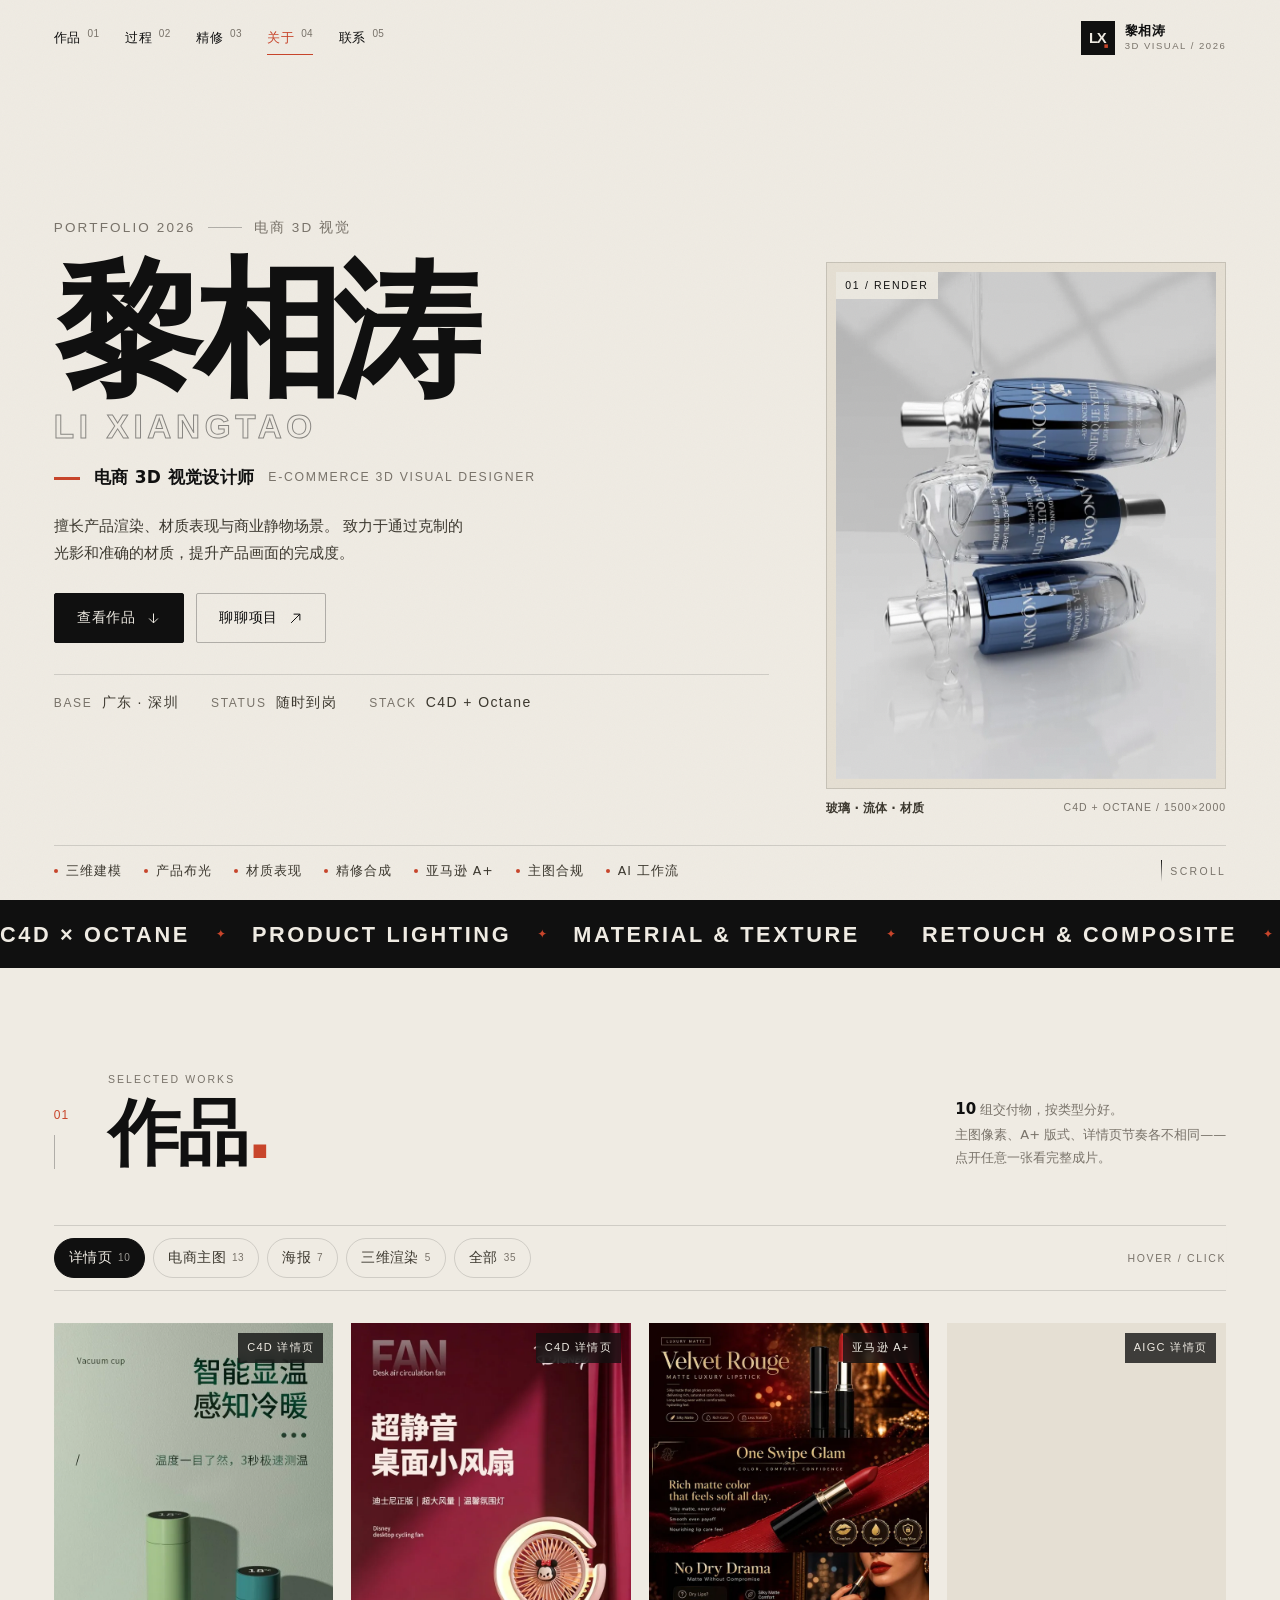
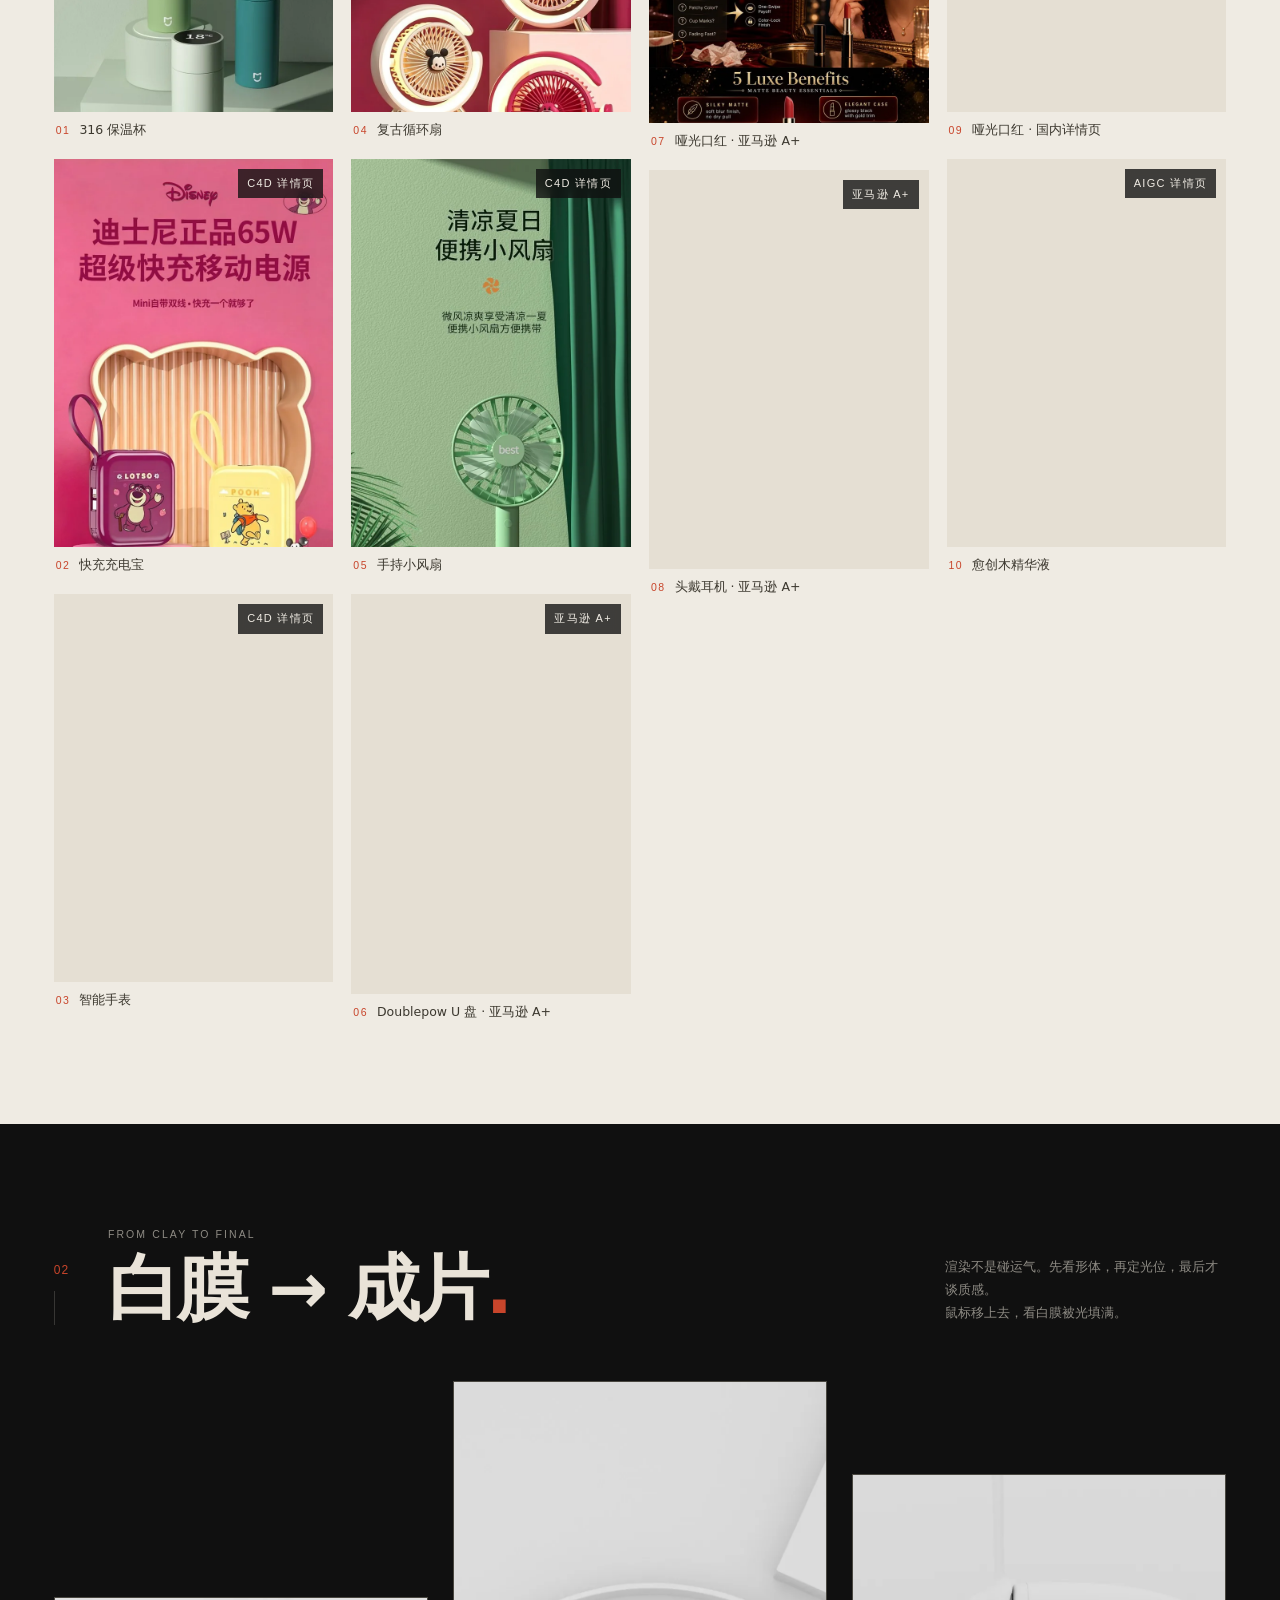
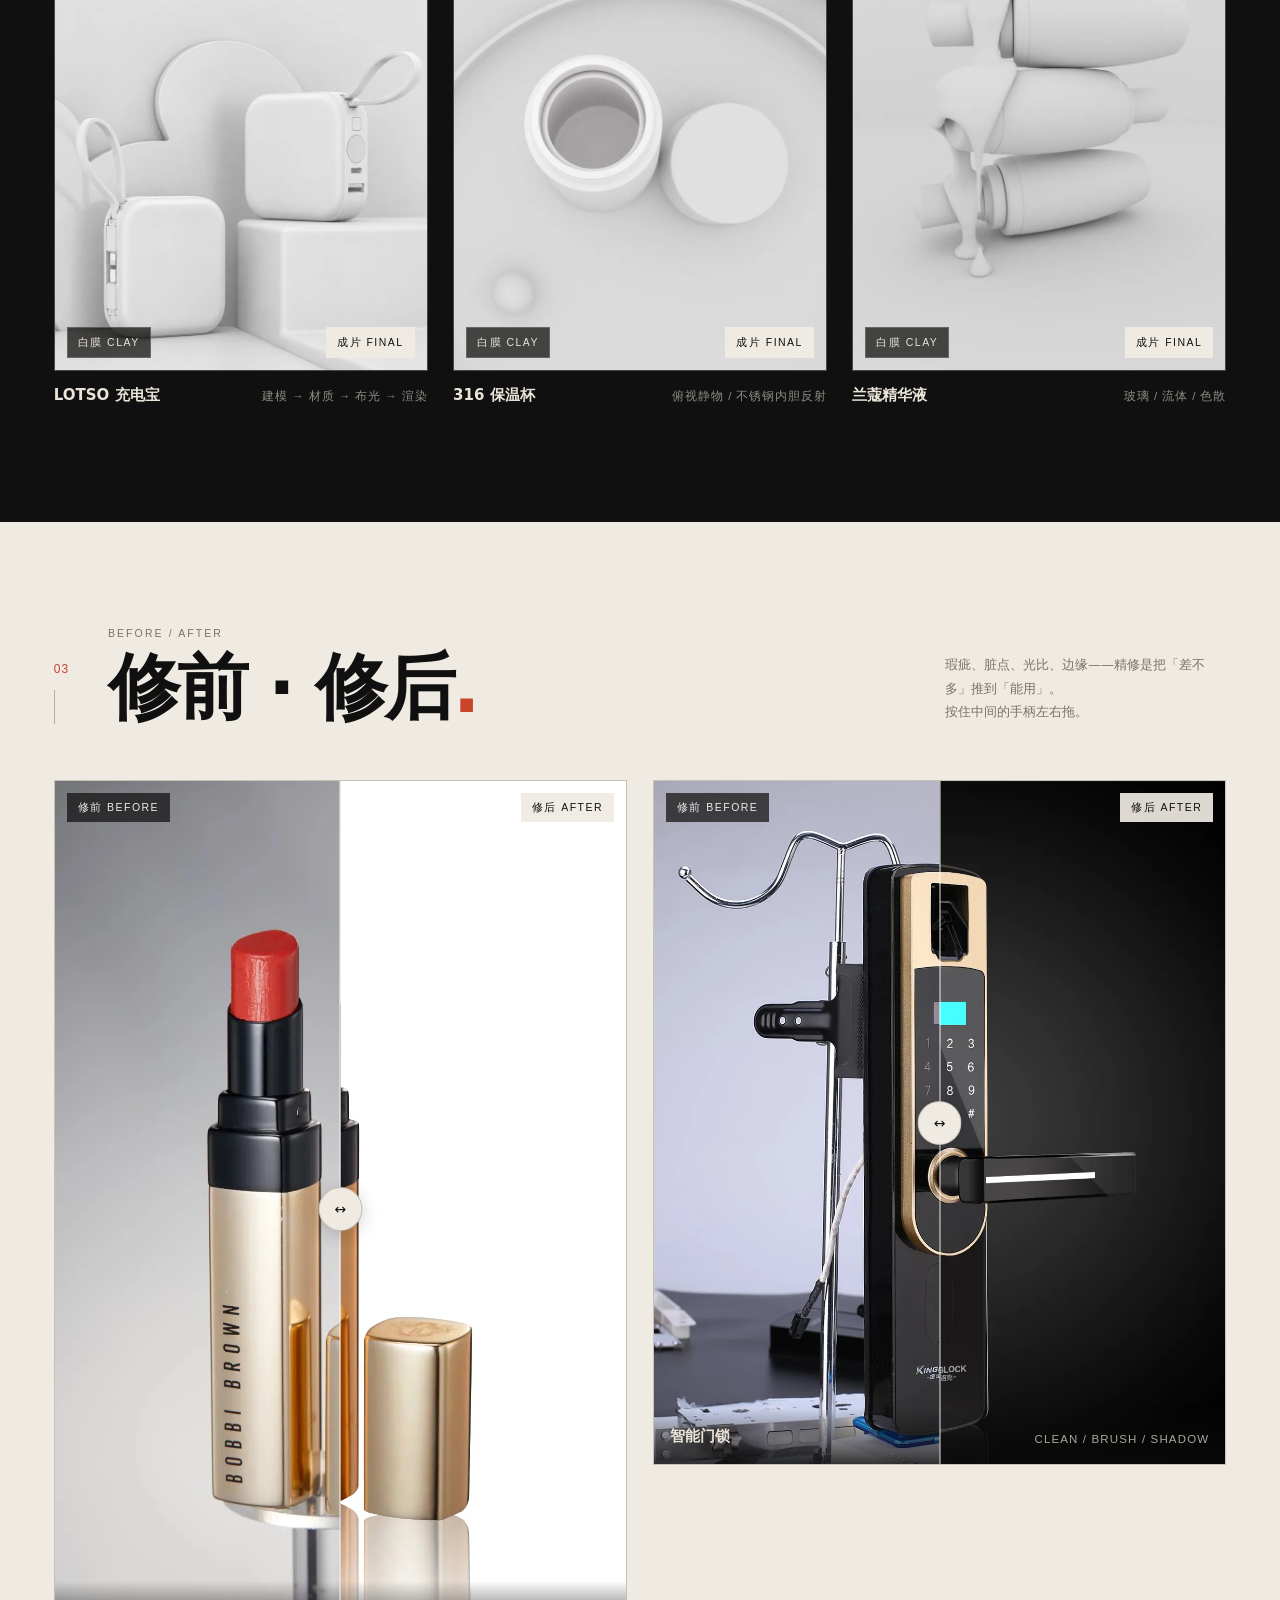
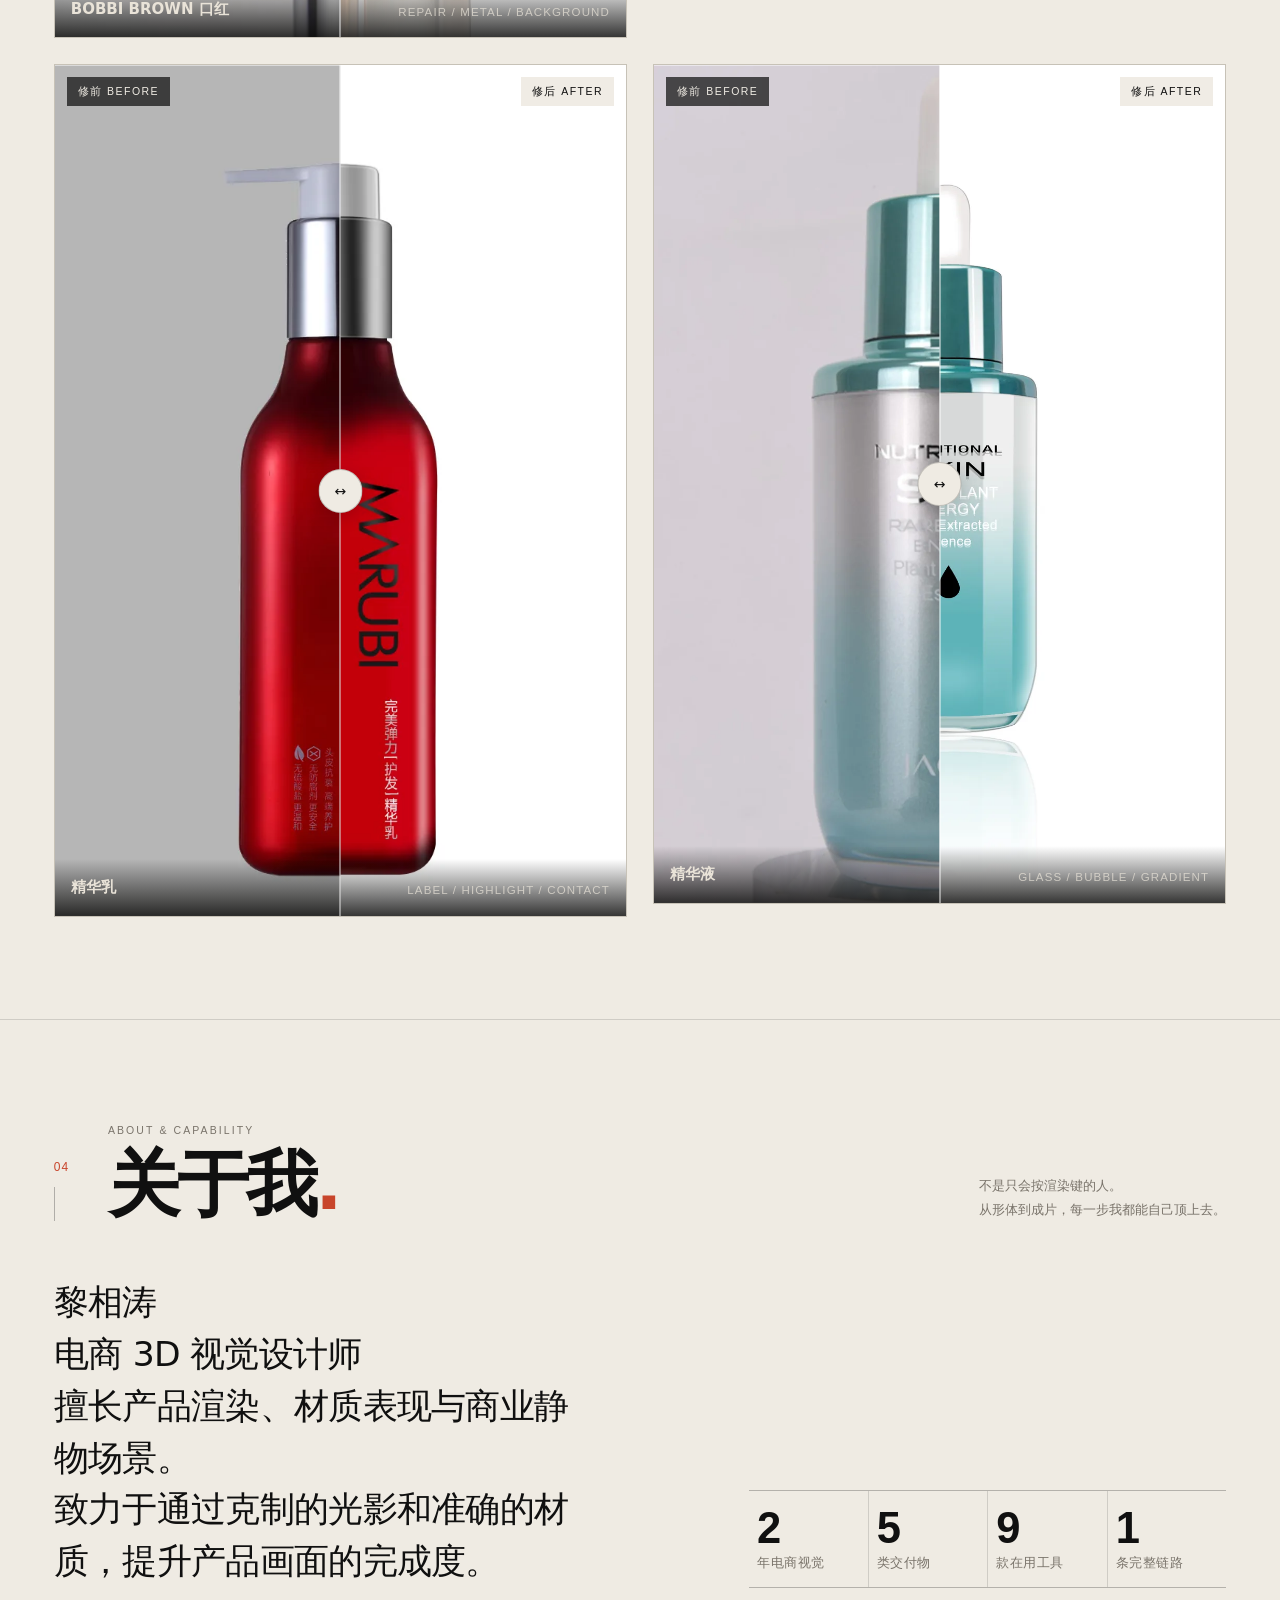
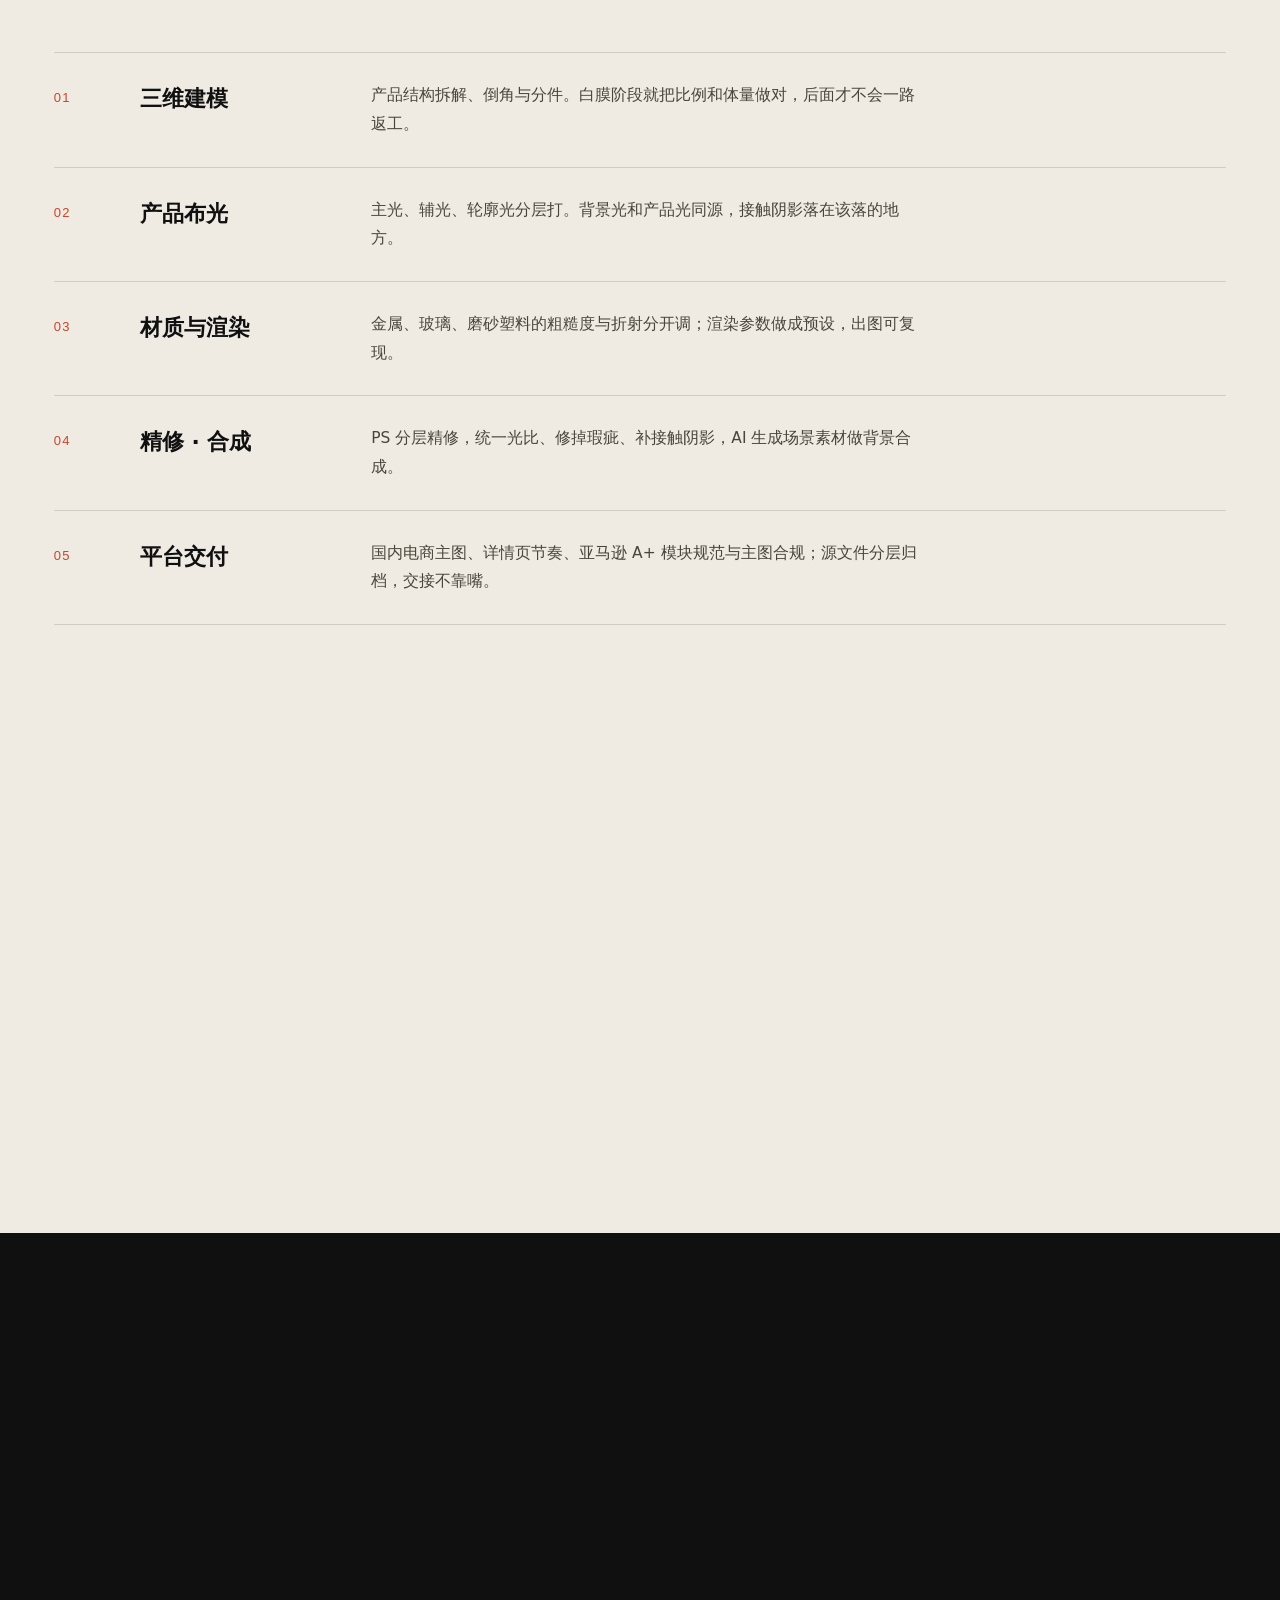
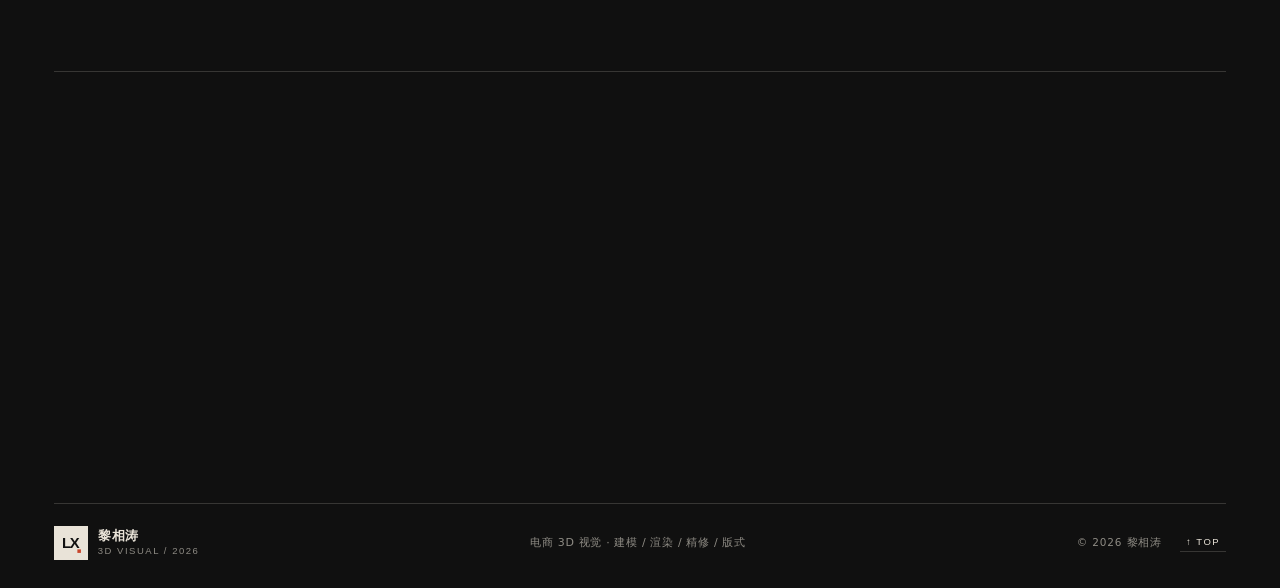
==== commit aafdf548: "tweak: 筛选默认视图改为详情页，全部置末尾 - 筛选条顺序调整为 详情页/电商主图/海报/三维渲染/全部，详情页默认 is-on - setFilter 增加 silent 模式，首屏静默切换不" ====
--- a/docs/index.html
+++ b/docs/index.html
@@ -139,11 +139,11 @@
     </header>
 
     <div class="filters" id="filters" role="group" aria-label="作品分类">
-      <button class="filter is-on" data-filter="all" aria-pressed="true">全部 <sup>35</sup></button>
+      <button class="filter is-on" data-filter="detail" aria-pressed="true">详情页 <sup>10</sup></button>
       <button class="filter" data-filter="keyvisual" aria-pressed="false">电商主图 <sup>13</sup></button>
-      <button class="filter" data-filter="detail" aria-pressed="false">详情页 <sup>10</sup></button>
       <button class="filter" data-filter="poster" aria-pressed="false">海报 <sup>7</sup></button>
       <button class="filter" data-filter="render" aria-pressed="false">三维渲染 <sup>5</sup></button>
+      <button class="filter" data-filter="all" aria-pressed="false">全部 <sup>35</sup></button>
       <span class="filters__hint">HOVER / CLICK</span>
     </div>
 
@@ -402,6 +402,6 @@
 
 <noscript><p style="padding:32px;font-family:sans-serif">这个作品集需要开启 JavaScript 才能浏览作品，图片都在 assets/img 里可以直接打开。</p></noscript>
 
-<script src="assets/js/main.js?v=9"></script>
+<script src="assets/js/main.js?v=10"></script>
 </body>
 </html>
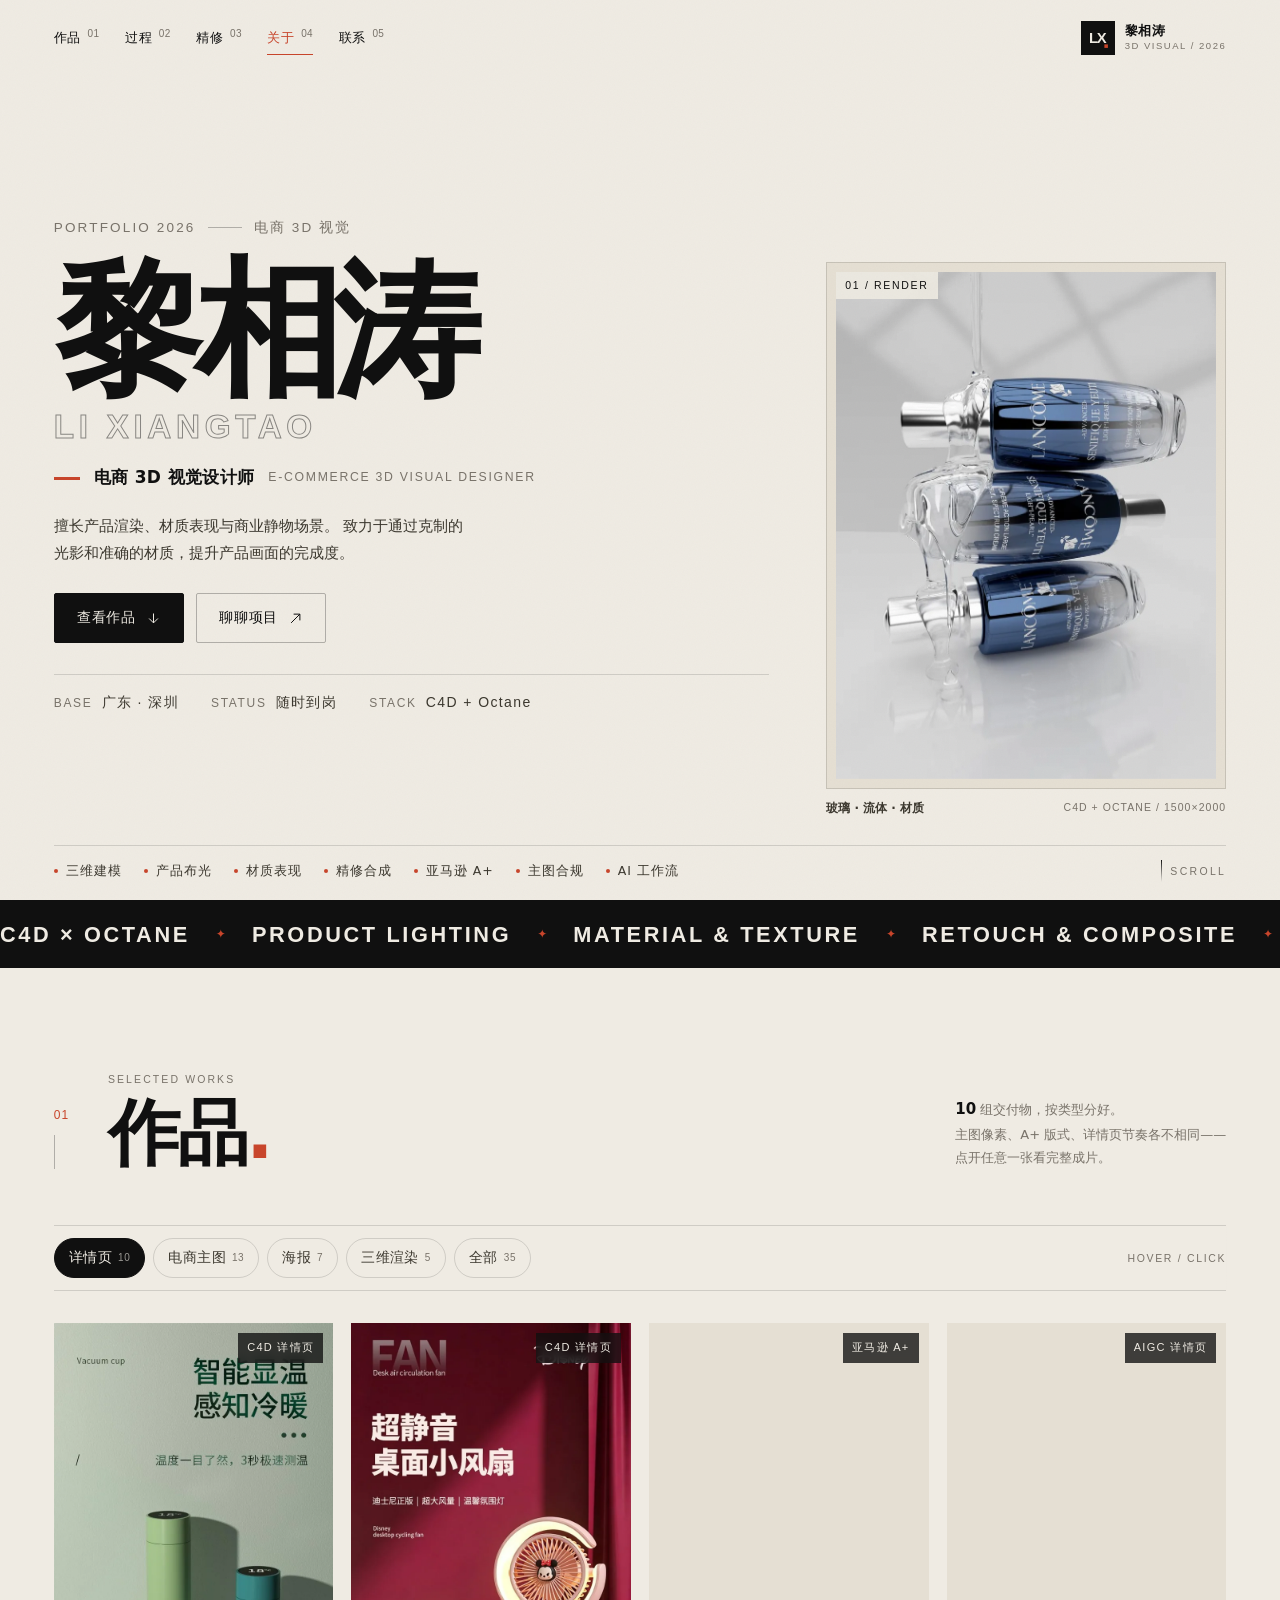
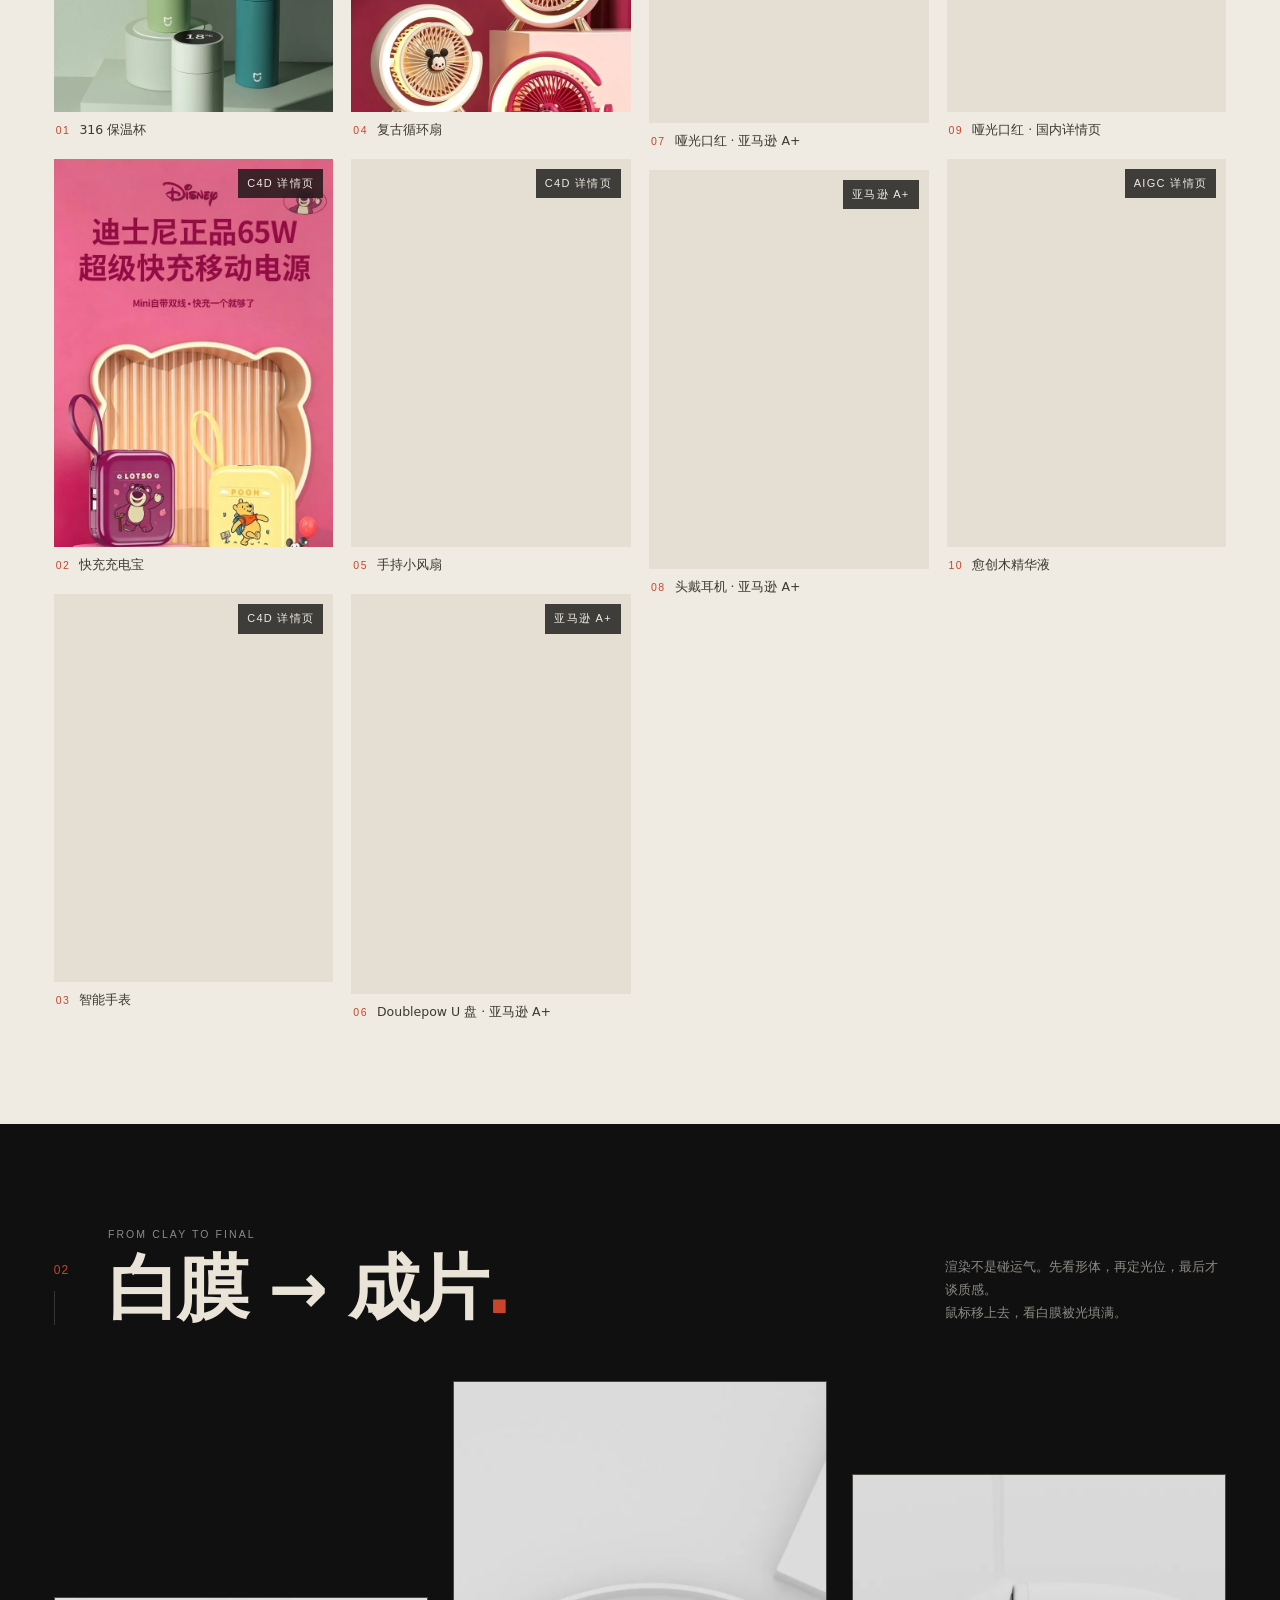
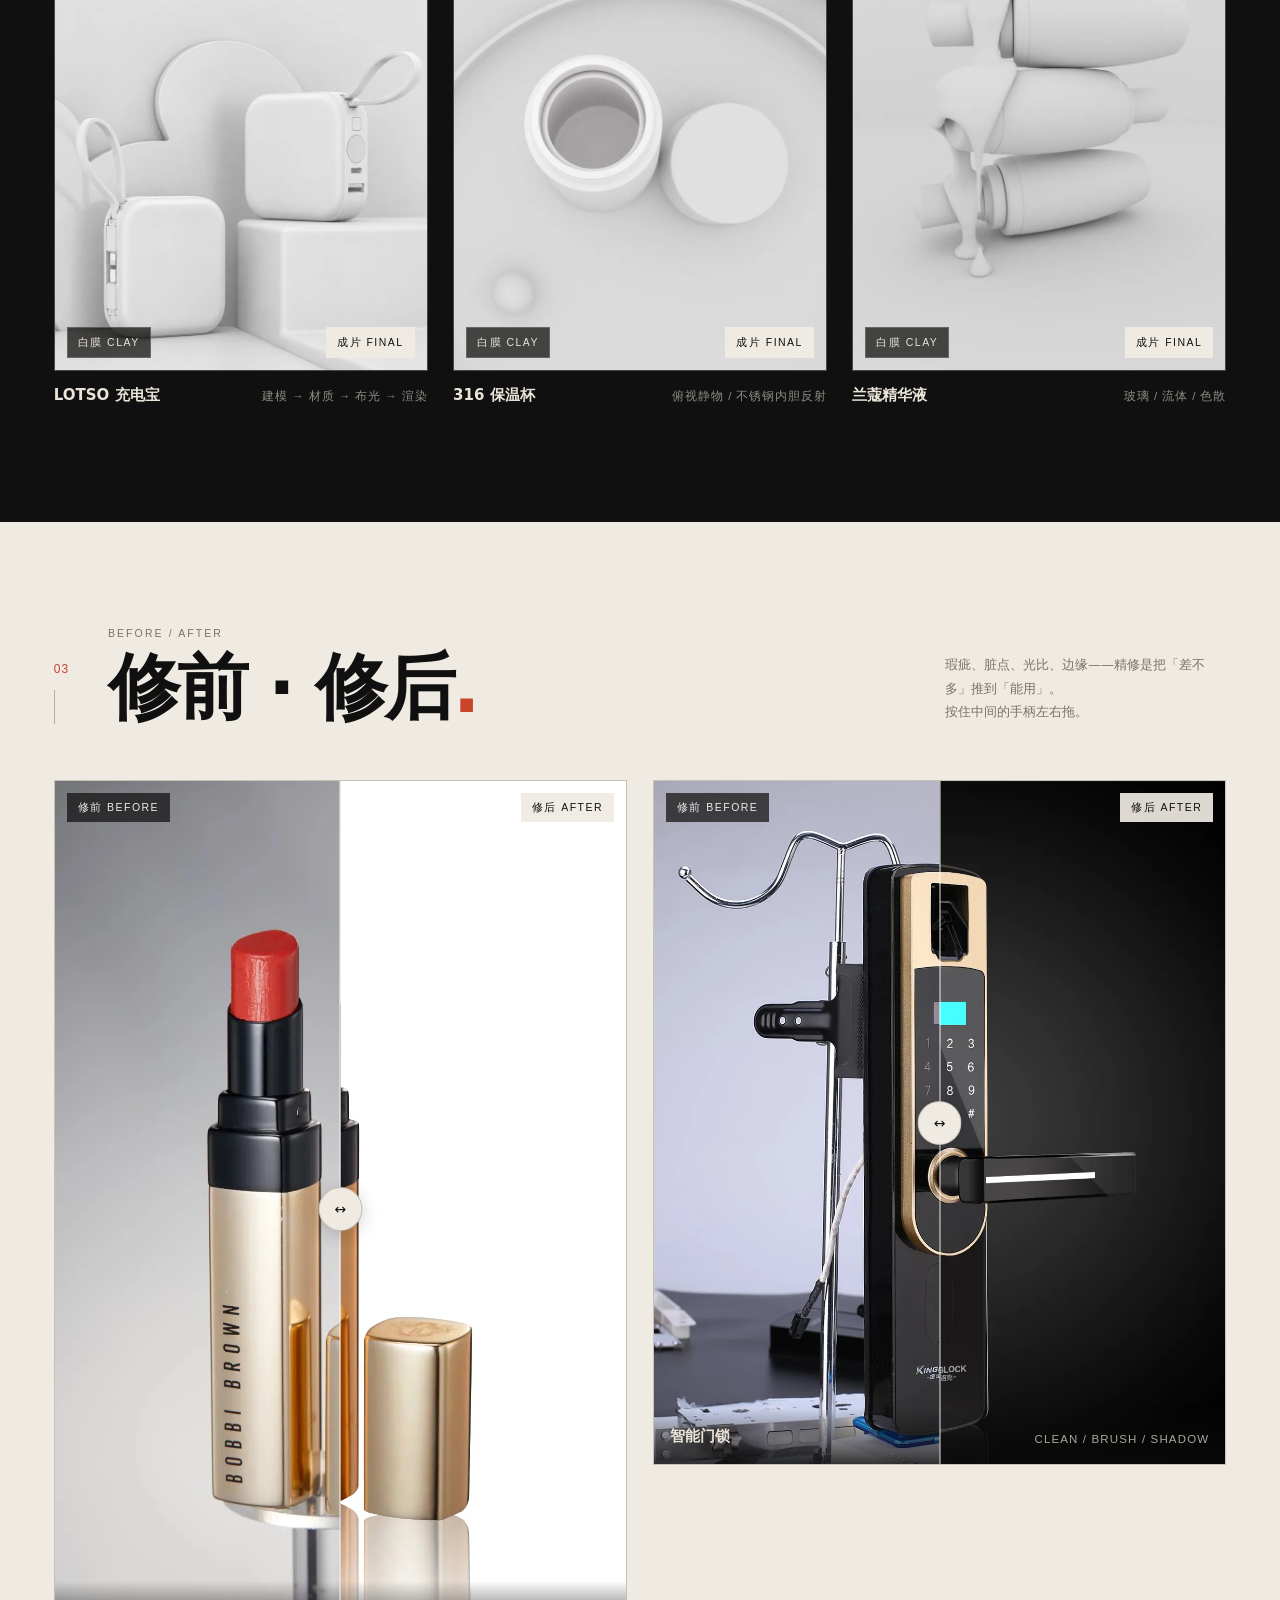
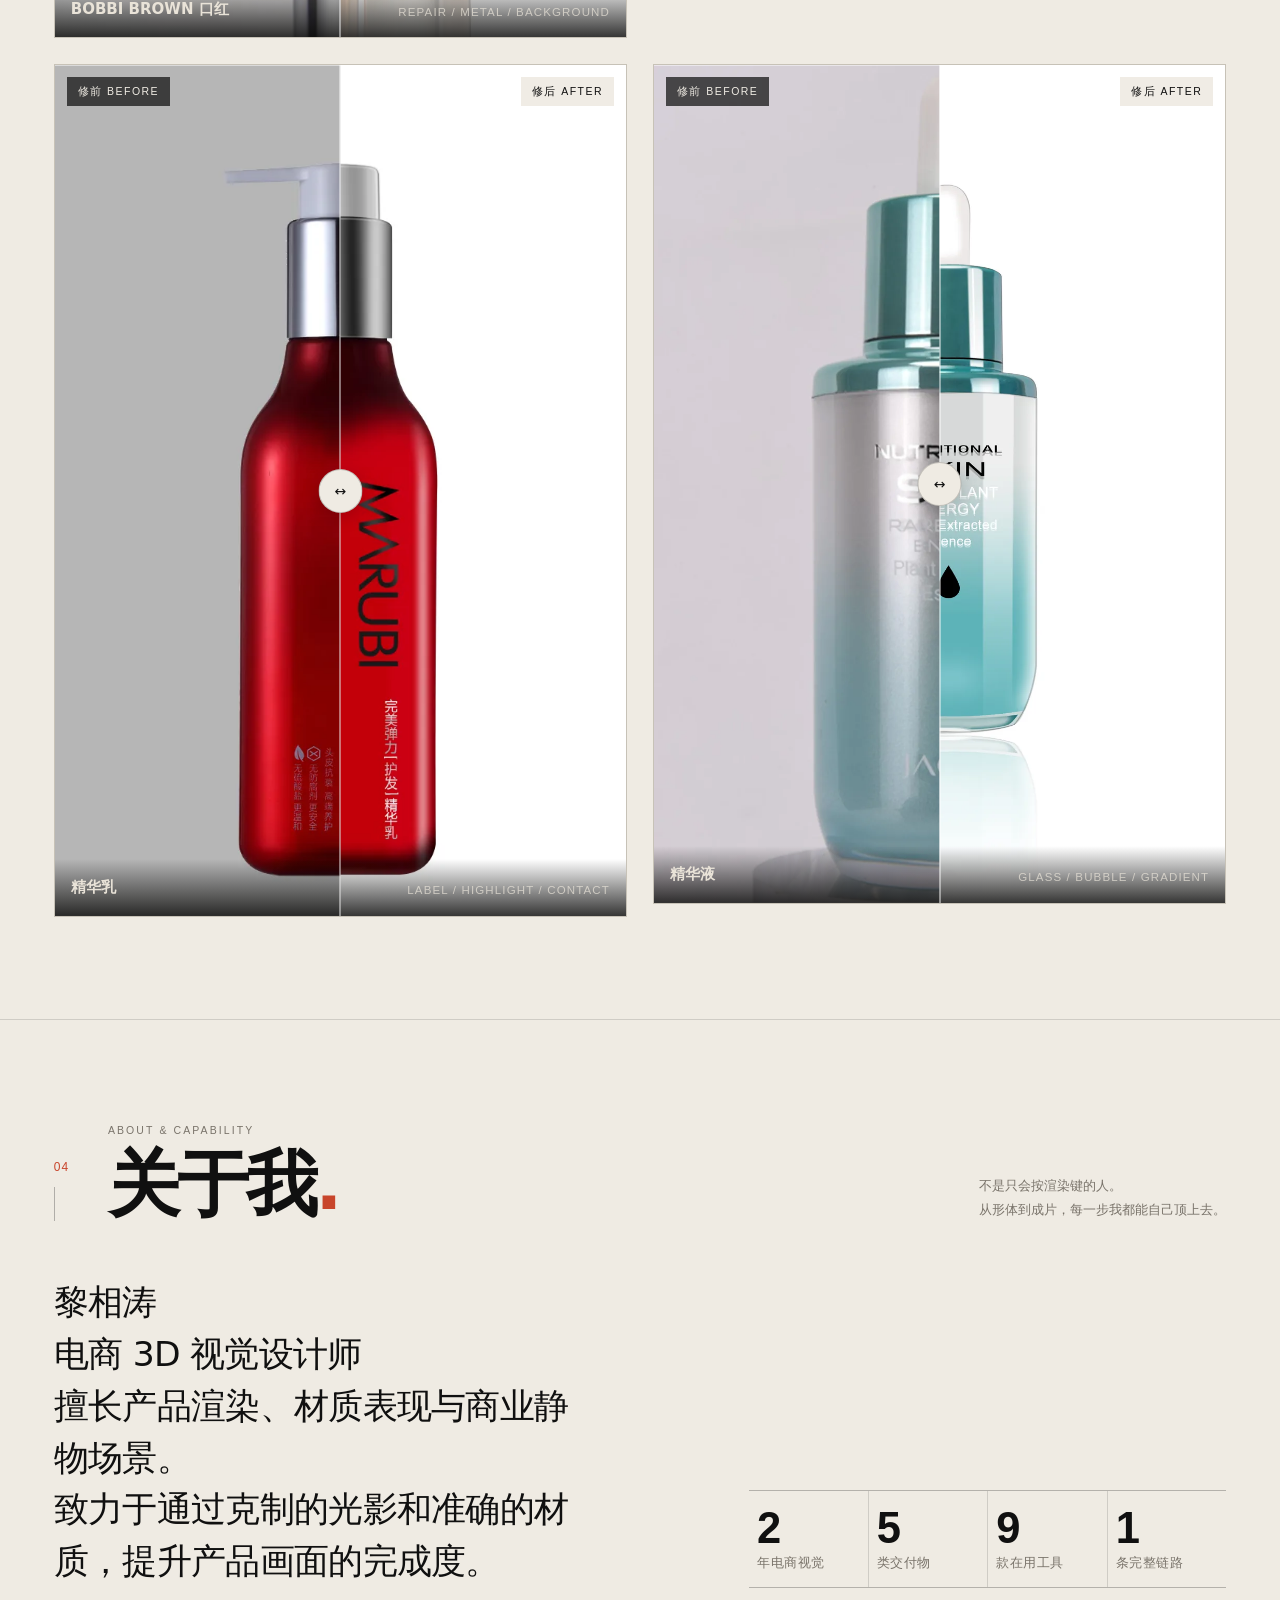
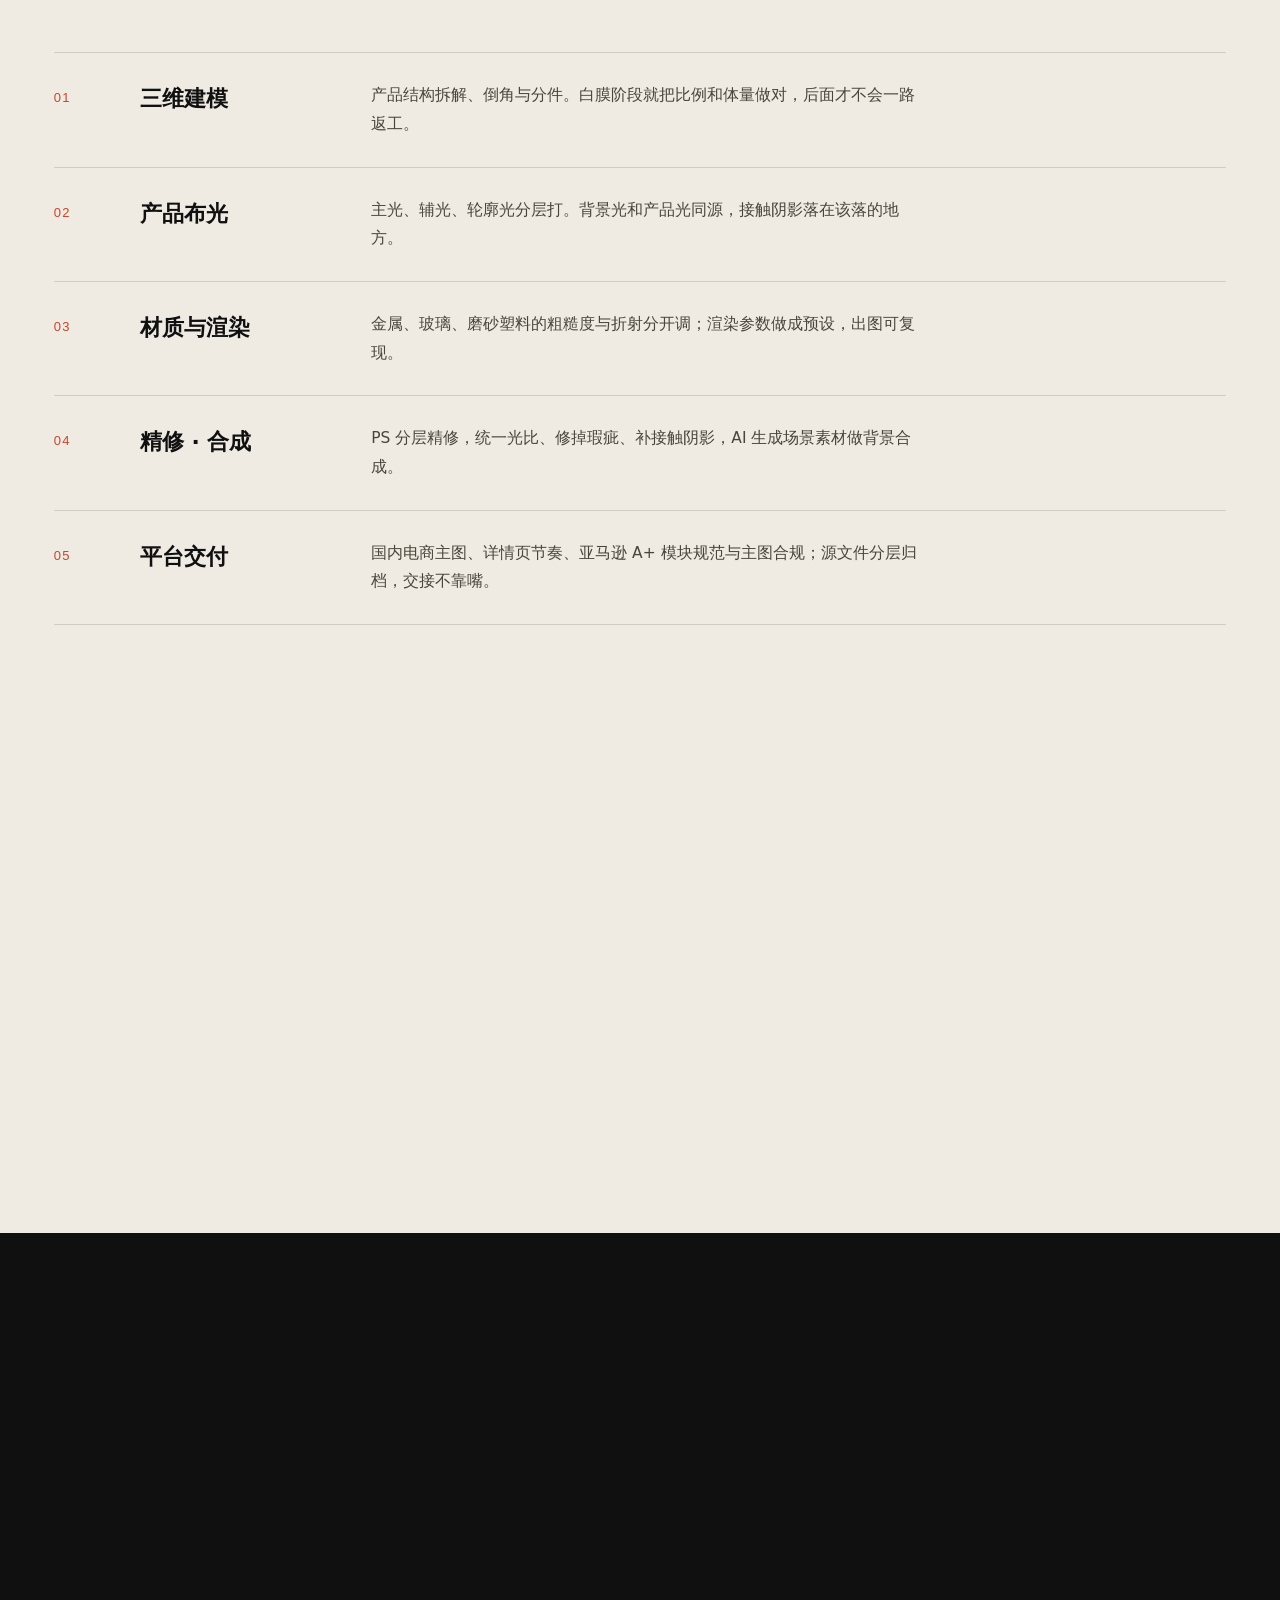
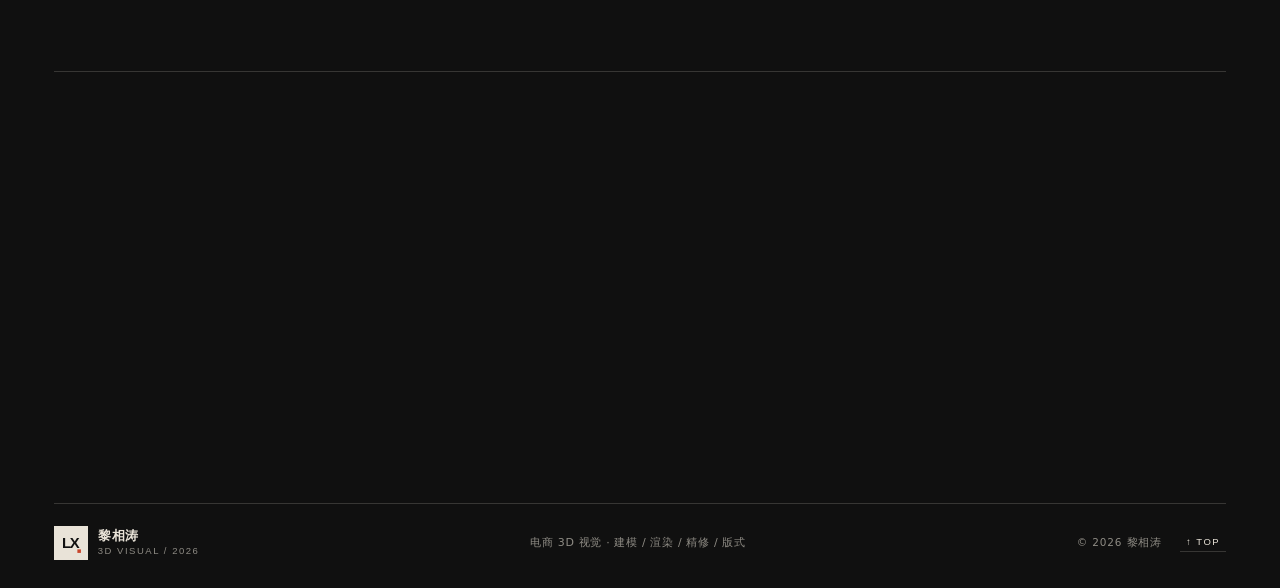
==== commit 447ffb2e: "fix: 高清重导灯箱图 + 新增 COS 一键上传脚本 - docs/assets/img/full 46 张用 .img_bak 高清源重导为 790/820 宽（消除点开模糊） - 新增 dep" ====
--- a/docs/index.html
+++ b/docs/index.html
@@ -11,7 +11,7 @@
 <meta property="og:type" content="website">
 <link rel="icon" href="data:image/svg+xml,%3Csvg xmlns='http://www.w3.org/2000/svg' viewBox='0 0 64 64'%3E%3Crect width='64' height='64' fill='%23101010'/%3E%3Ctext x='32' y='43' font-family='Arial,sans-serif' font-size='27' font-weight='bold' fill='%23EFEBE3' text-anchor='middle' letter-spacing='-2'%3ELX%3C/text%3E%3Crect x='45' y='45' width='7' height='7' fill='%23C8452B'/%3E%3C/svg%3E">
 <link rel="preload" as="image" href="assets/img/render-lancome.webp" fetchpriority="high">
-<link rel="stylesheet" href="assets/css/style.css?v=8">
+<link rel="stylesheet" href="assets/css/style.css?v=9">
 </head>
 <body>
 
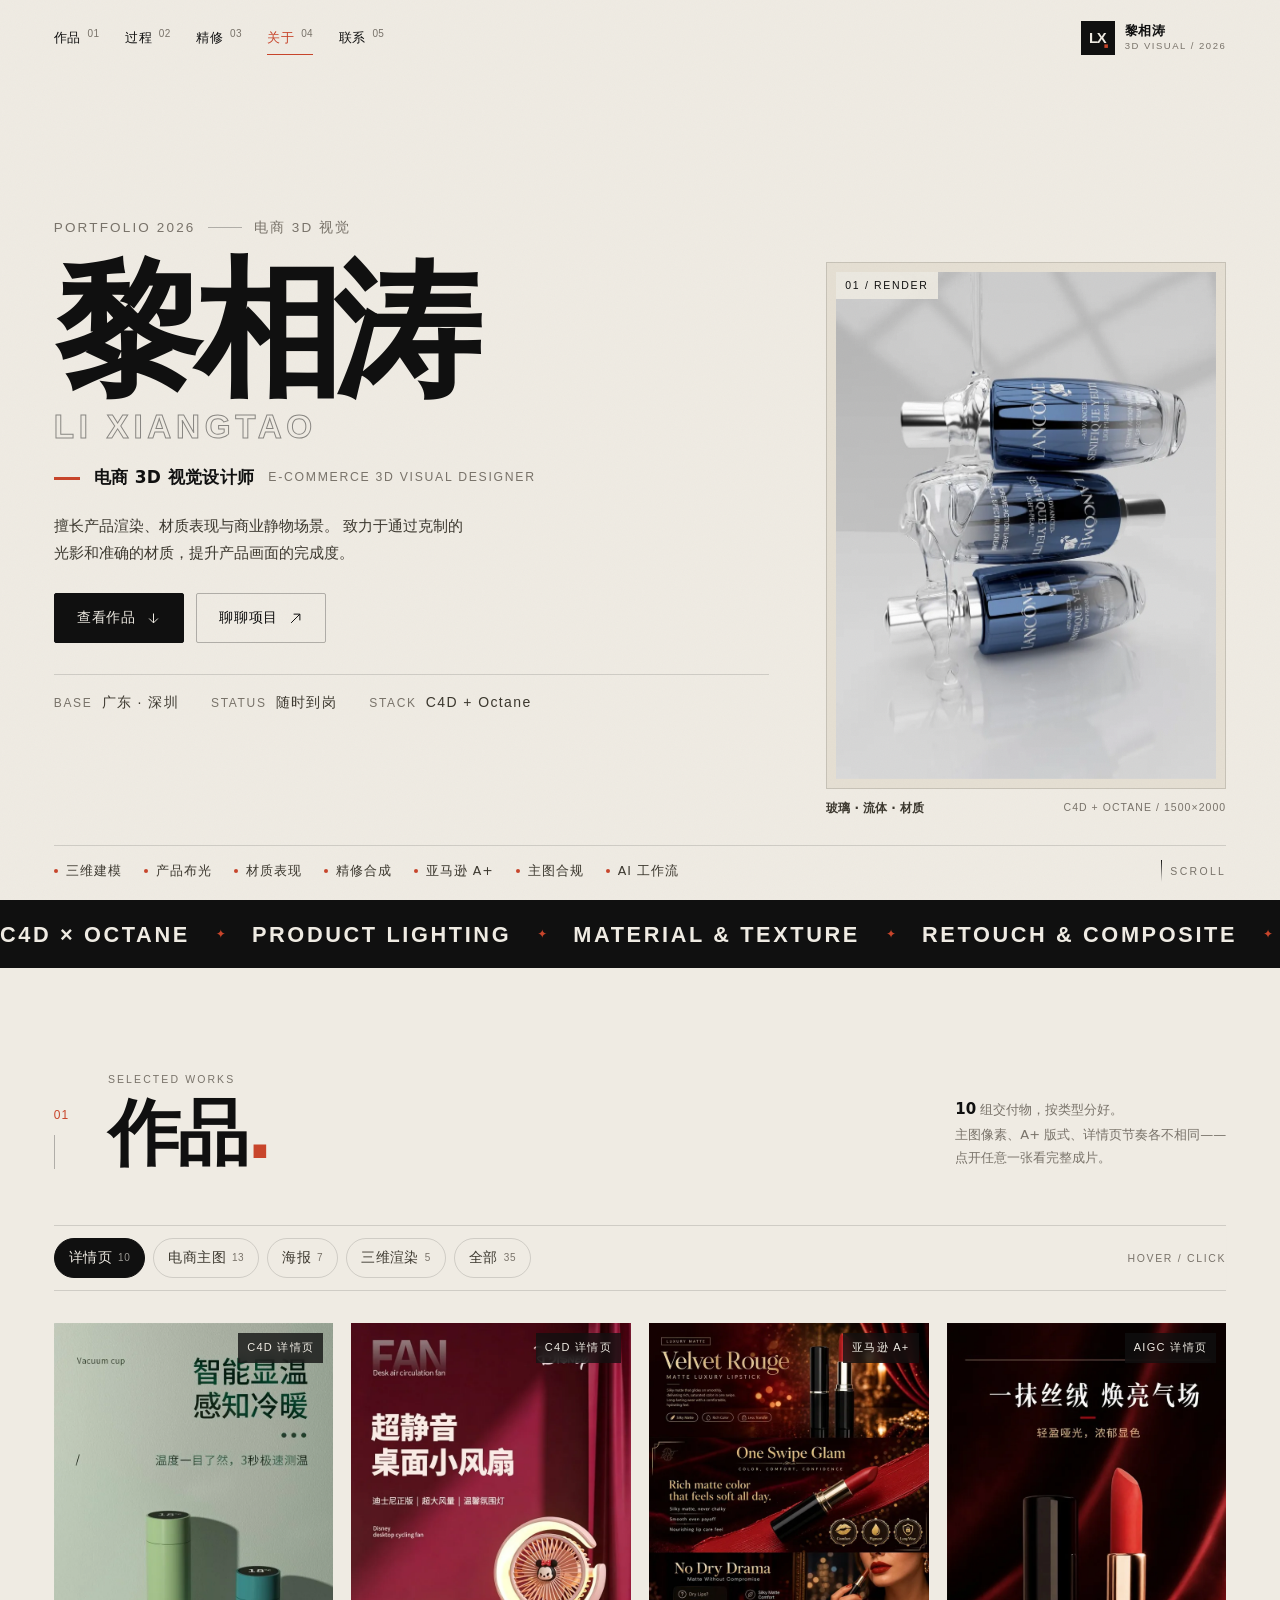
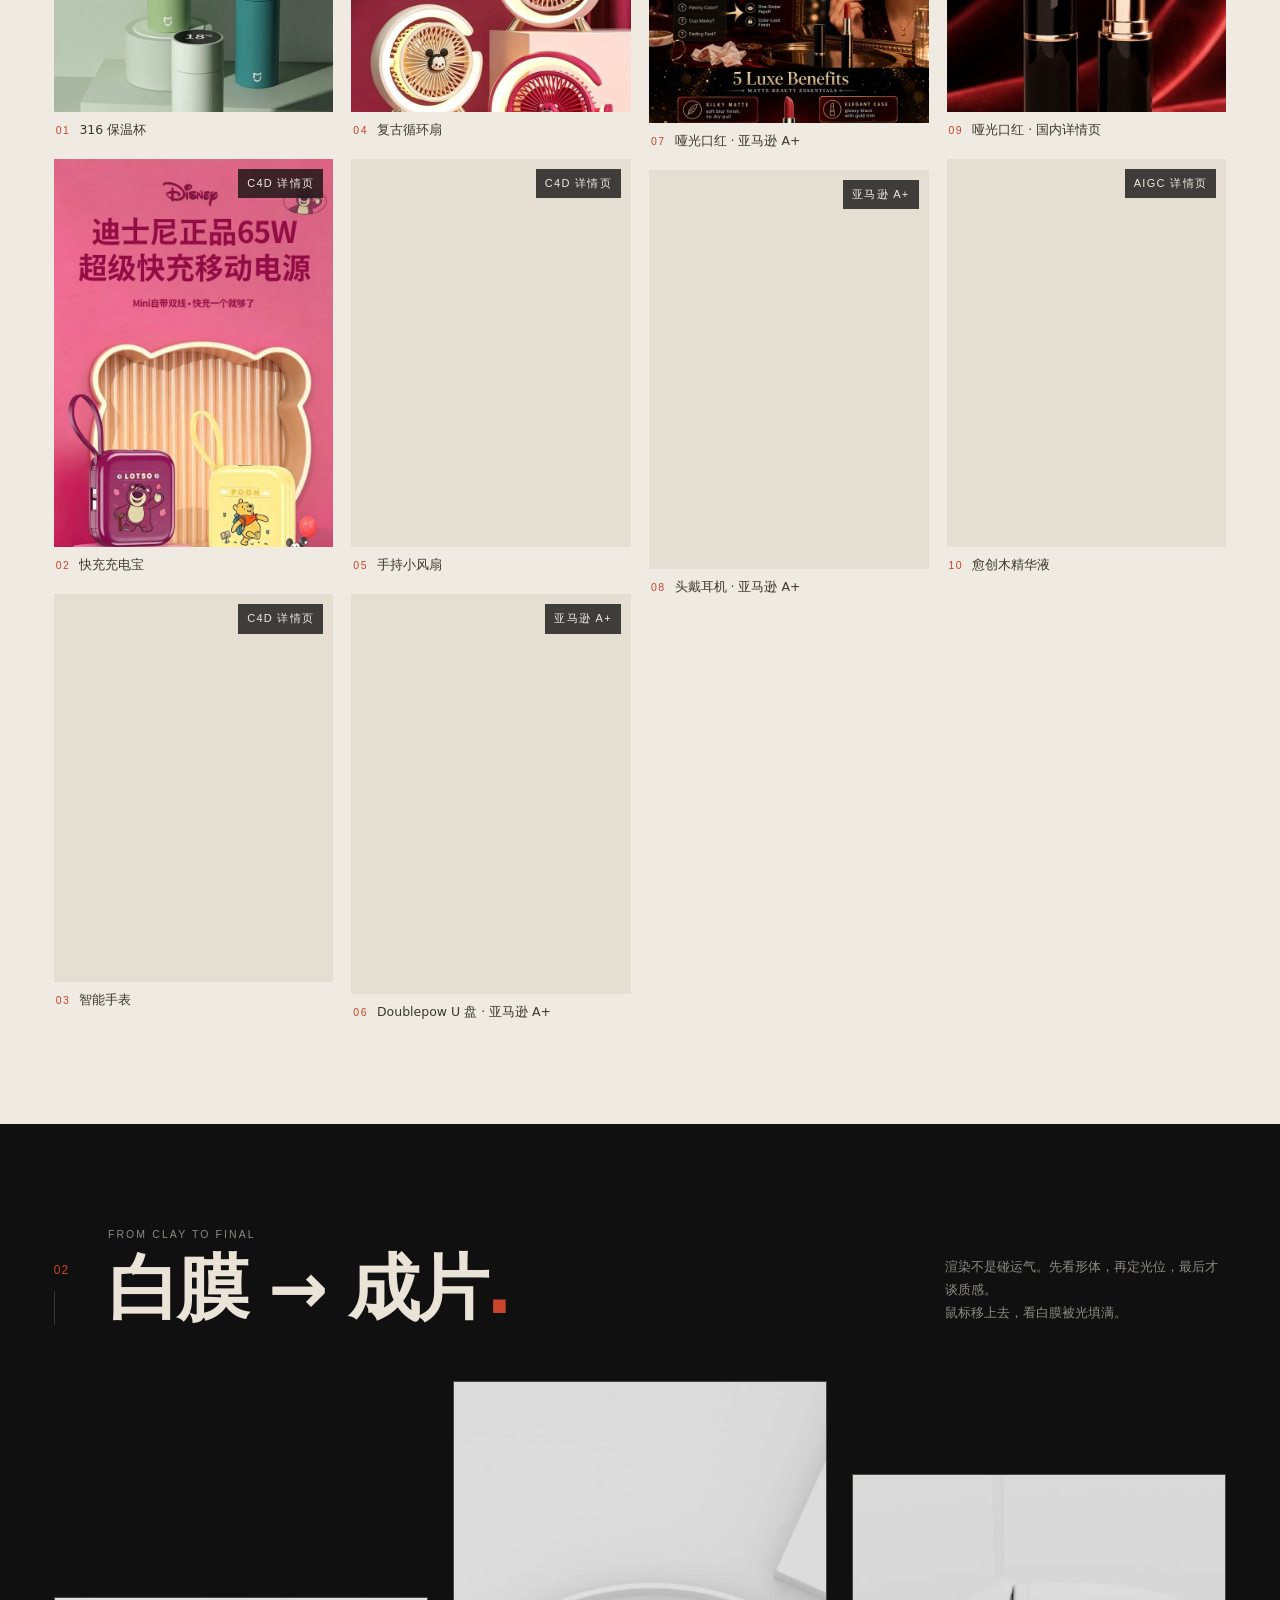
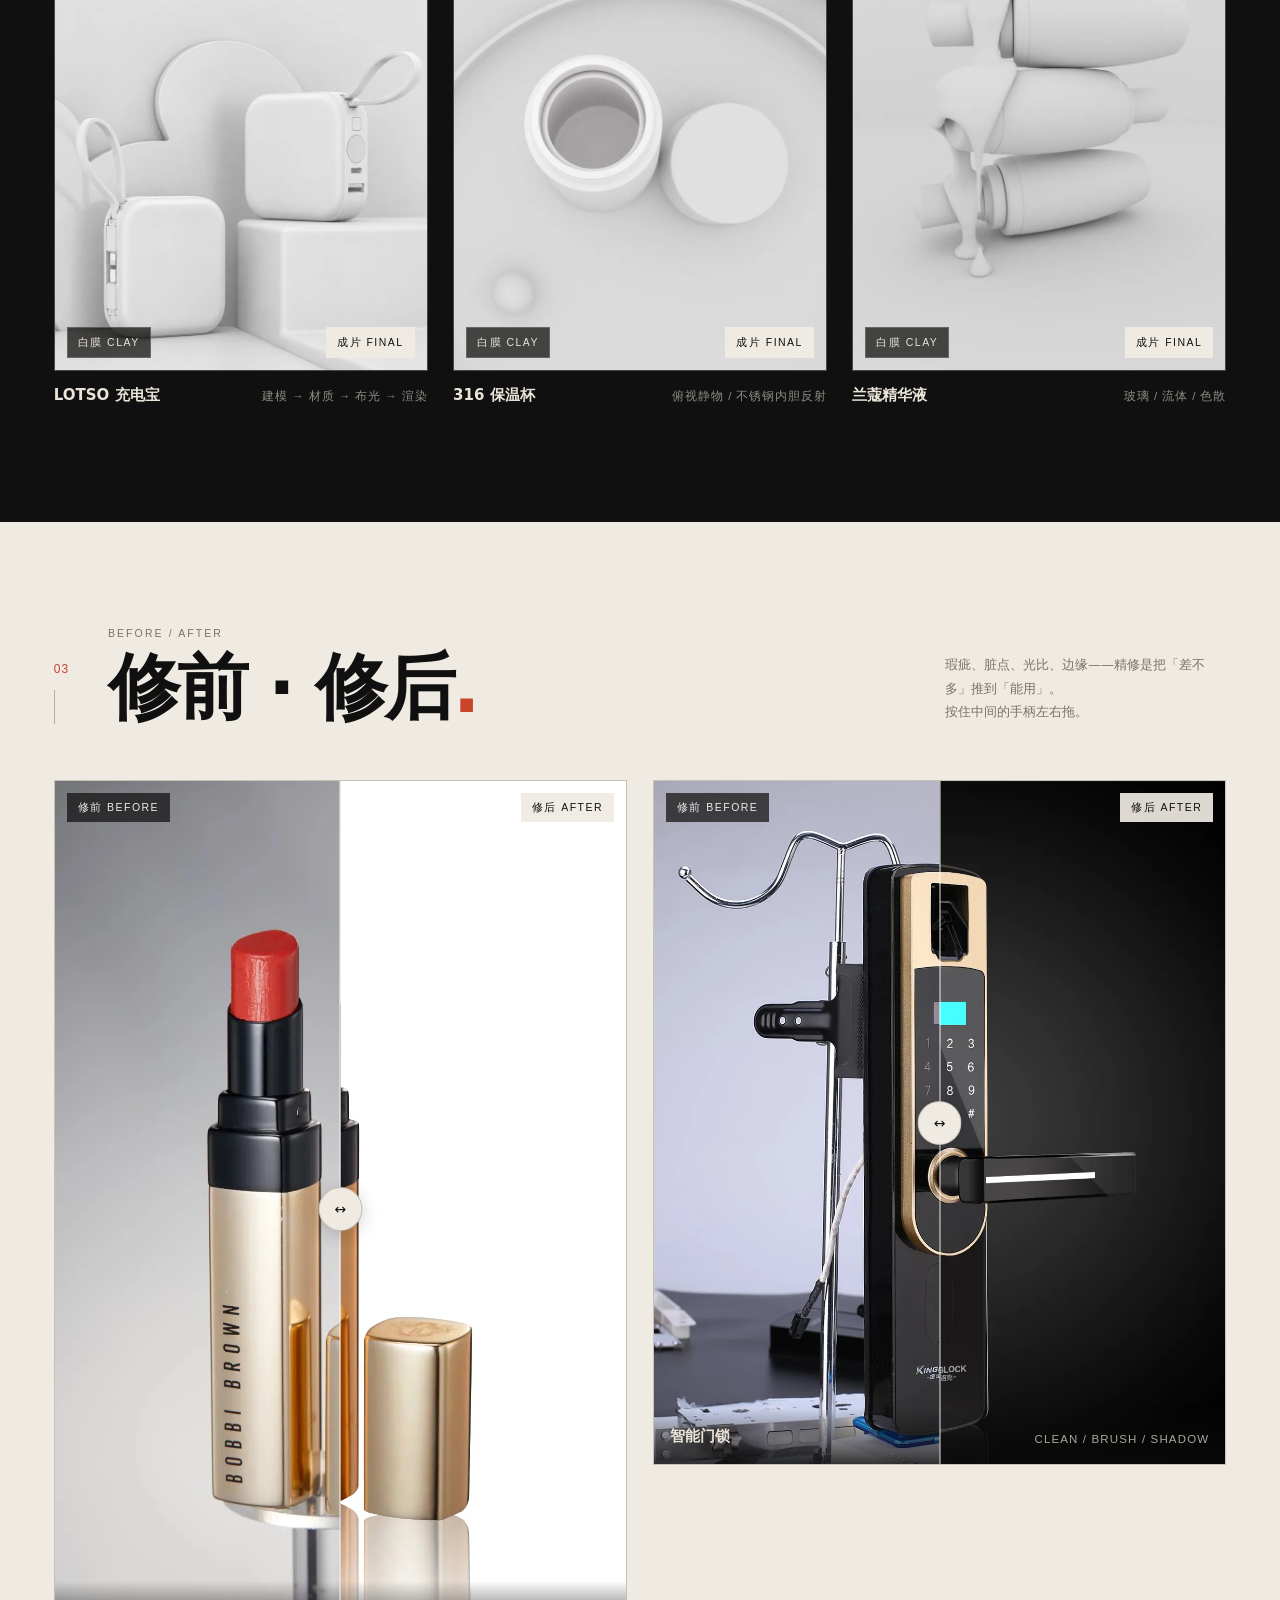
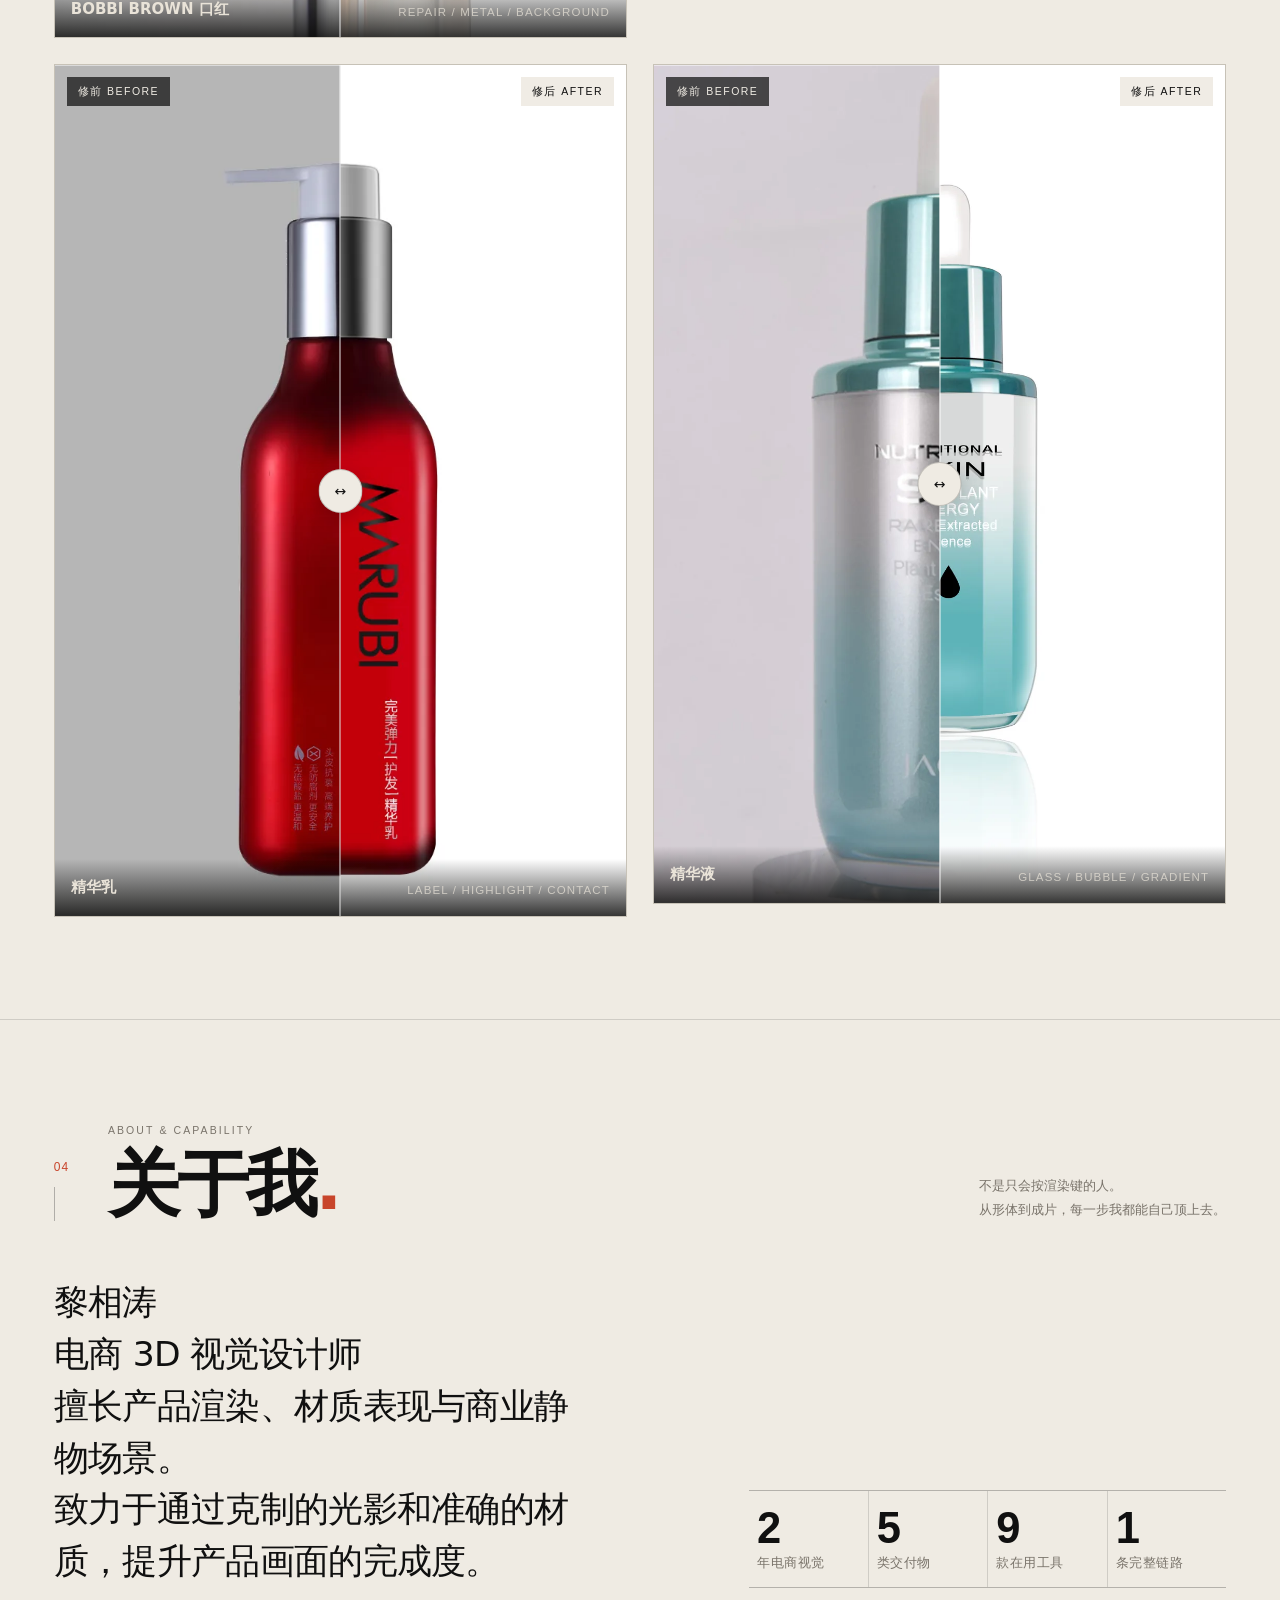
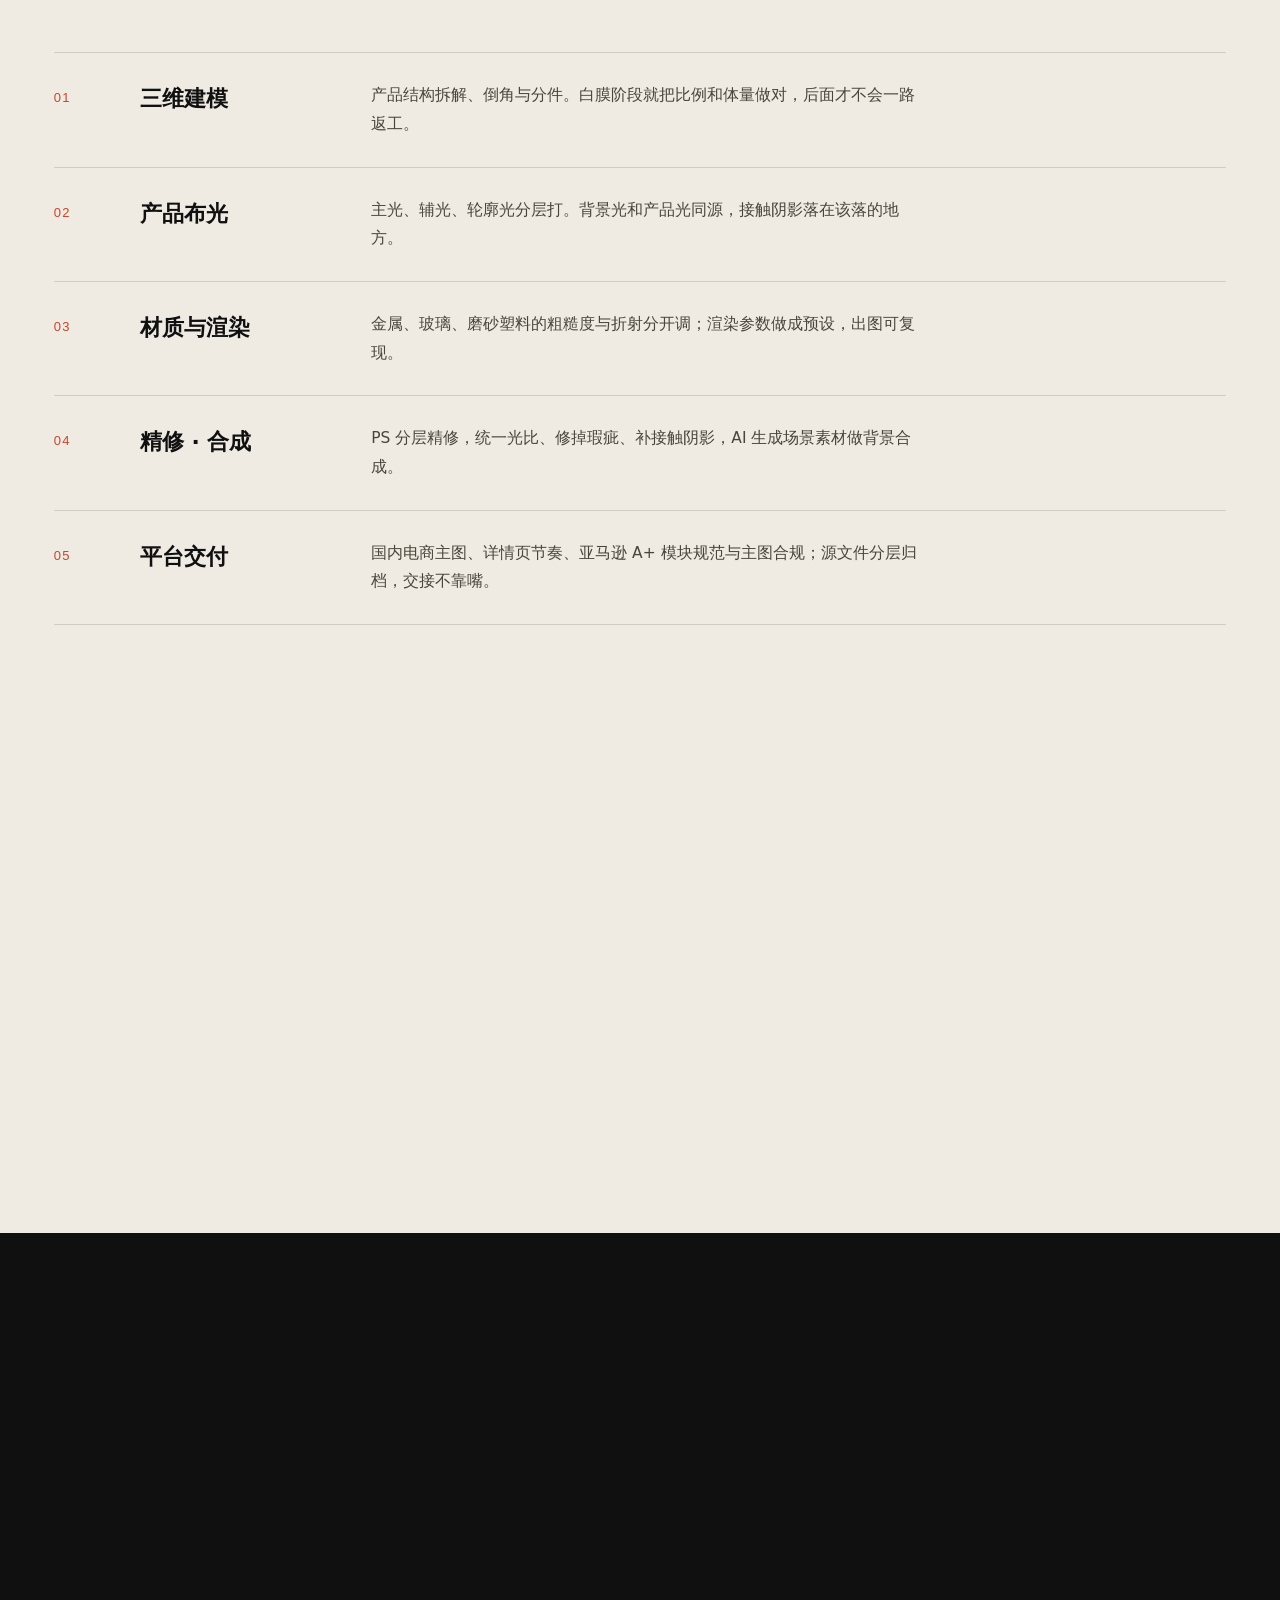
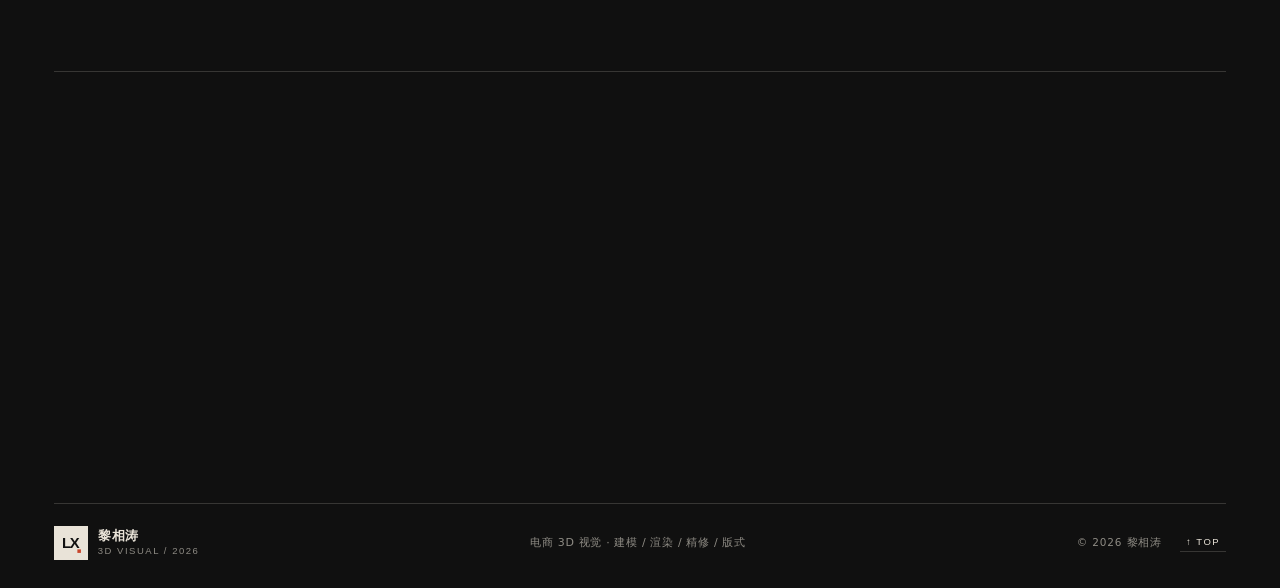
==== commit 7752aef6: "fix: 灯箱图按原图原生分辨率重导(750-1600) + 灯箱CSS改为不放大 + 图片版本号v6" ====
--- a/docs/index.html
+++ b/docs/index.html
@@ -11,7 +11,7 @@
 <meta property="og:type" content="website">
 <link rel="icon" href="data:image/svg+xml,%3Csvg xmlns='http://www.w3.org/2000/svg' viewBox='0 0 64 64'%3E%3Crect width='64' height='64' fill='%23101010'/%3E%3Ctext x='32' y='43' font-family='Arial,sans-serif' font-size='27' font-weight='bold' fill='%23EFEBE3' text-anchor='middle' letter-spacing='-2'%3ELX%3C/text%3E%3Crect x='45' y='45' width='7' height='7' fill='%23C8452B'/%3E%3C/svg%3E">
 <link rel="preload" as="image" href="assets/img/render-lancome.webp" fetchpriority="high">
-<link rel="stylesheet" href="assets/css/style.css?v=9">
+<link rel="stylesheet" href="assets/css/style.css?v=10">
 </head>
 <body>
 
@@ -402,6 +402,6 @@
 
 <noscript><p style="padding:32px;font-family:sans-serif">这个作品集需要开启 JavaScript 才能浏览作品，图片都在 assets/img 里可以直接打开。</p></noscript>
 
-<script src="assets/js/main.js?v=10"></script>
+<script src="assets/js/main.js?v=11"></script>
 </body>
 </html>
--- a/docs/assets/css/style.css
+++ b/docs/assets/css/style.css
@@ -614,7 +614,7 @@
 }
 .lb.lb--tall .lb__stage{align-items:flex-start;justify-content:flex-start}
 .lb.lb--tall .lb__fig{margin:0 auto}
-.lb.lb--tall .lb__fig img{max-height:none;max-width:min(86vw,760px);width:100%}
+.lb.lb--tall .lb__fig img{max-height:none;max-width:min(86vw,820px);width:auto;height:auto}
 .resume-lb.lb--tall .lb__fig img{max-width:min(94vw,820px)}
 .lb__nav{
   flex:none;width:42px;height:42px;border:1px solid rgba(233,227,216,.24);border-radius:50%;
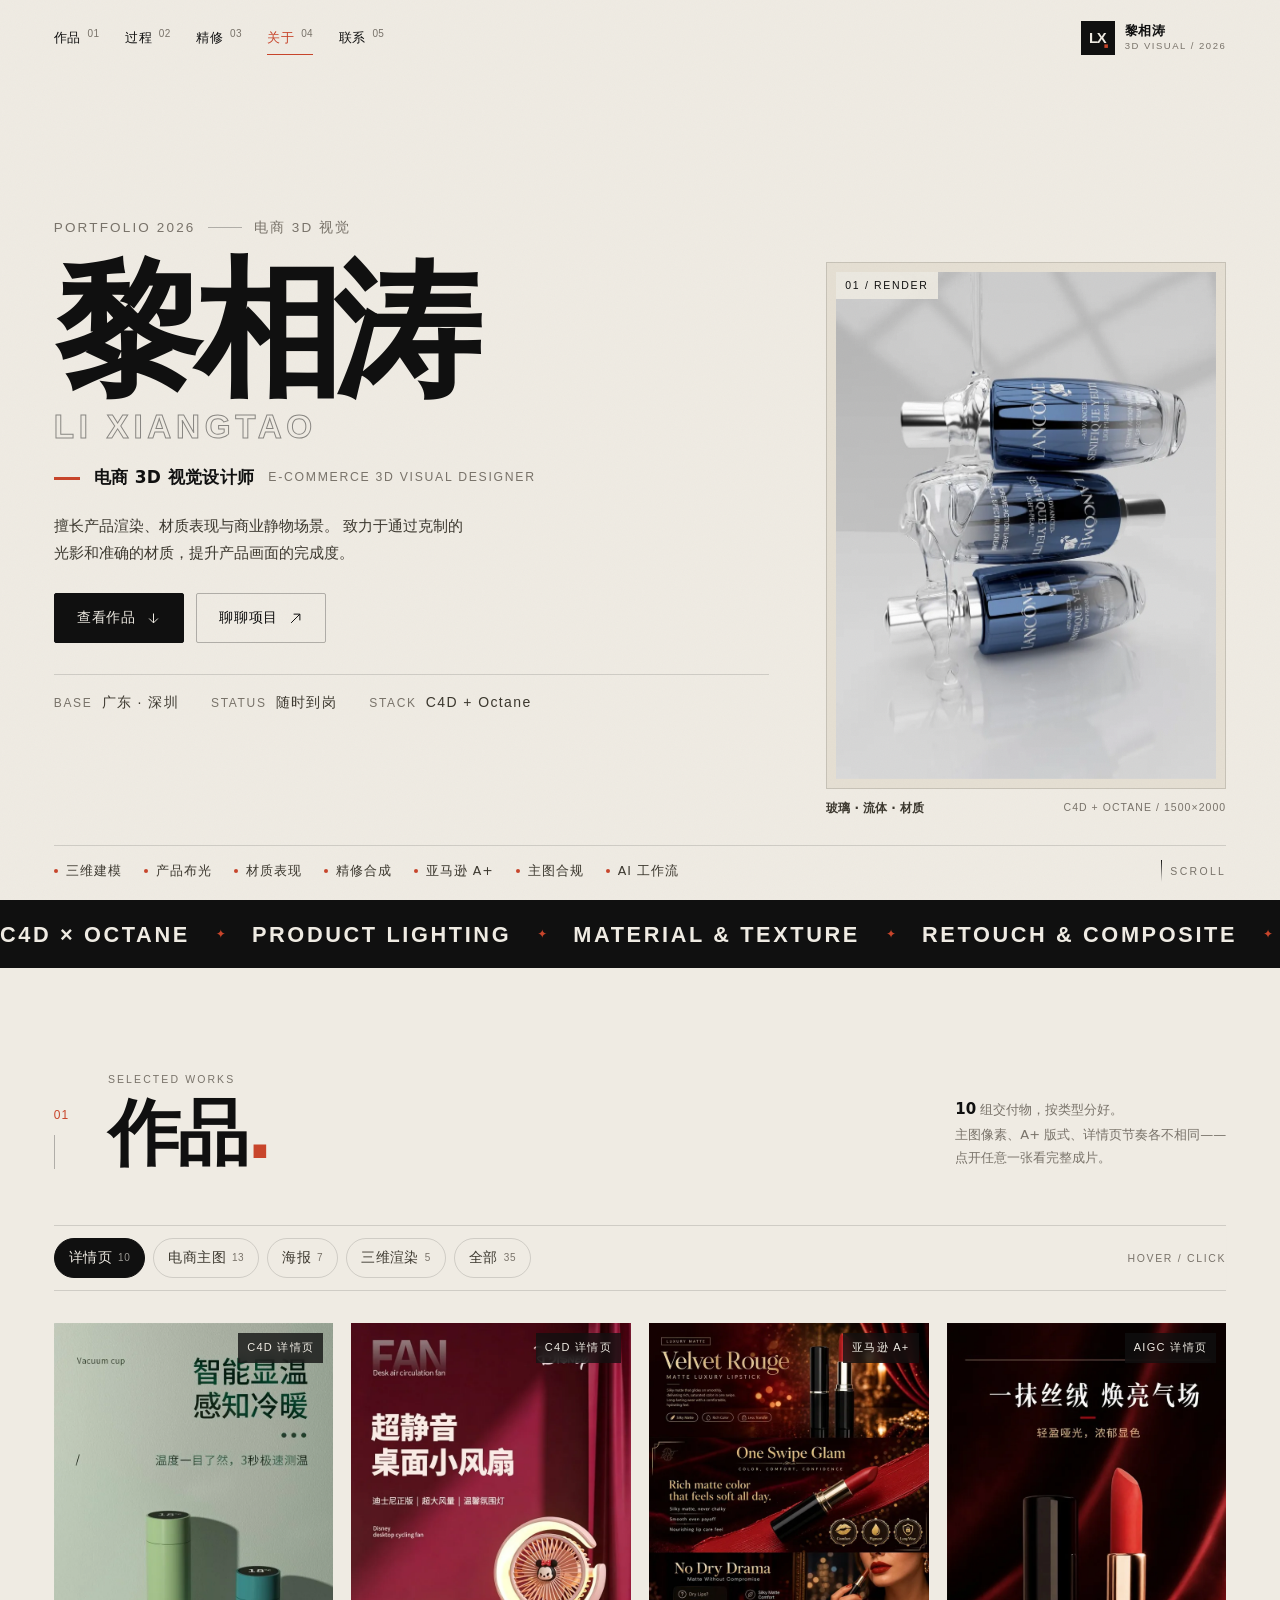
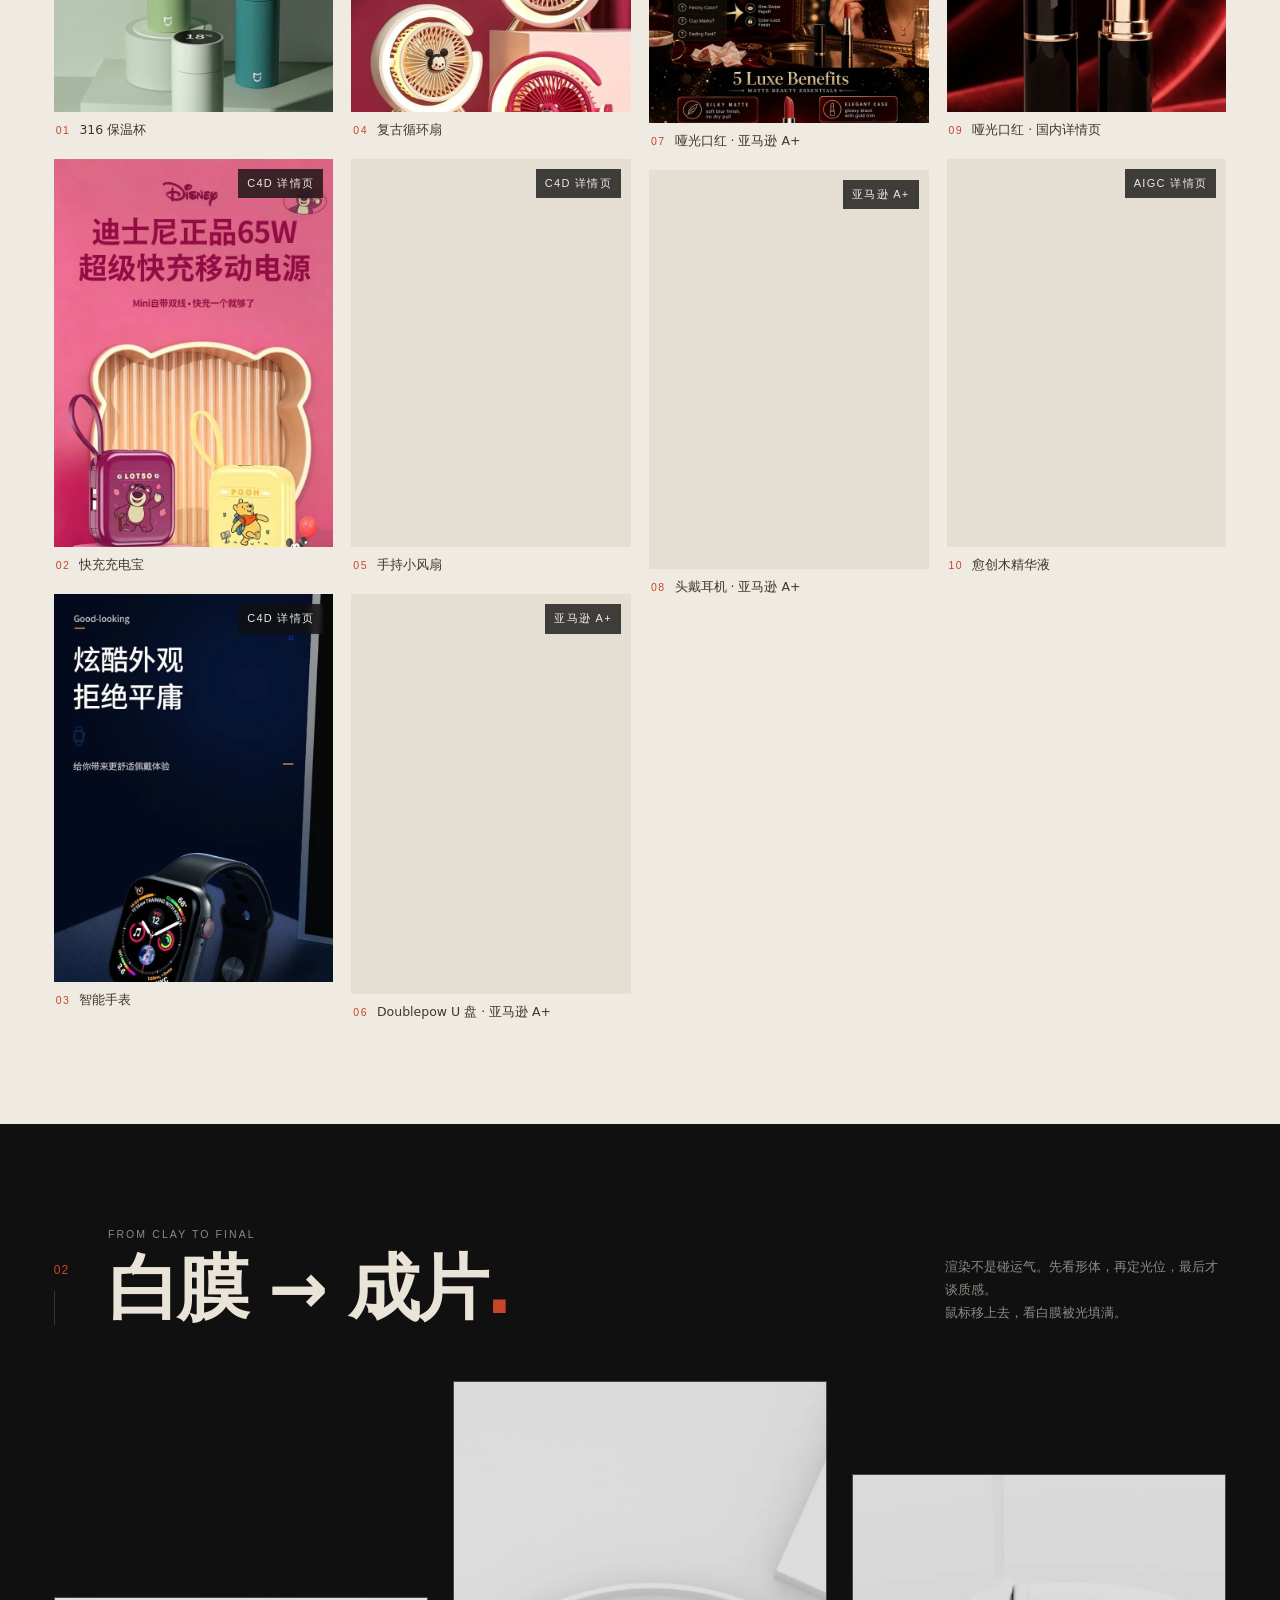
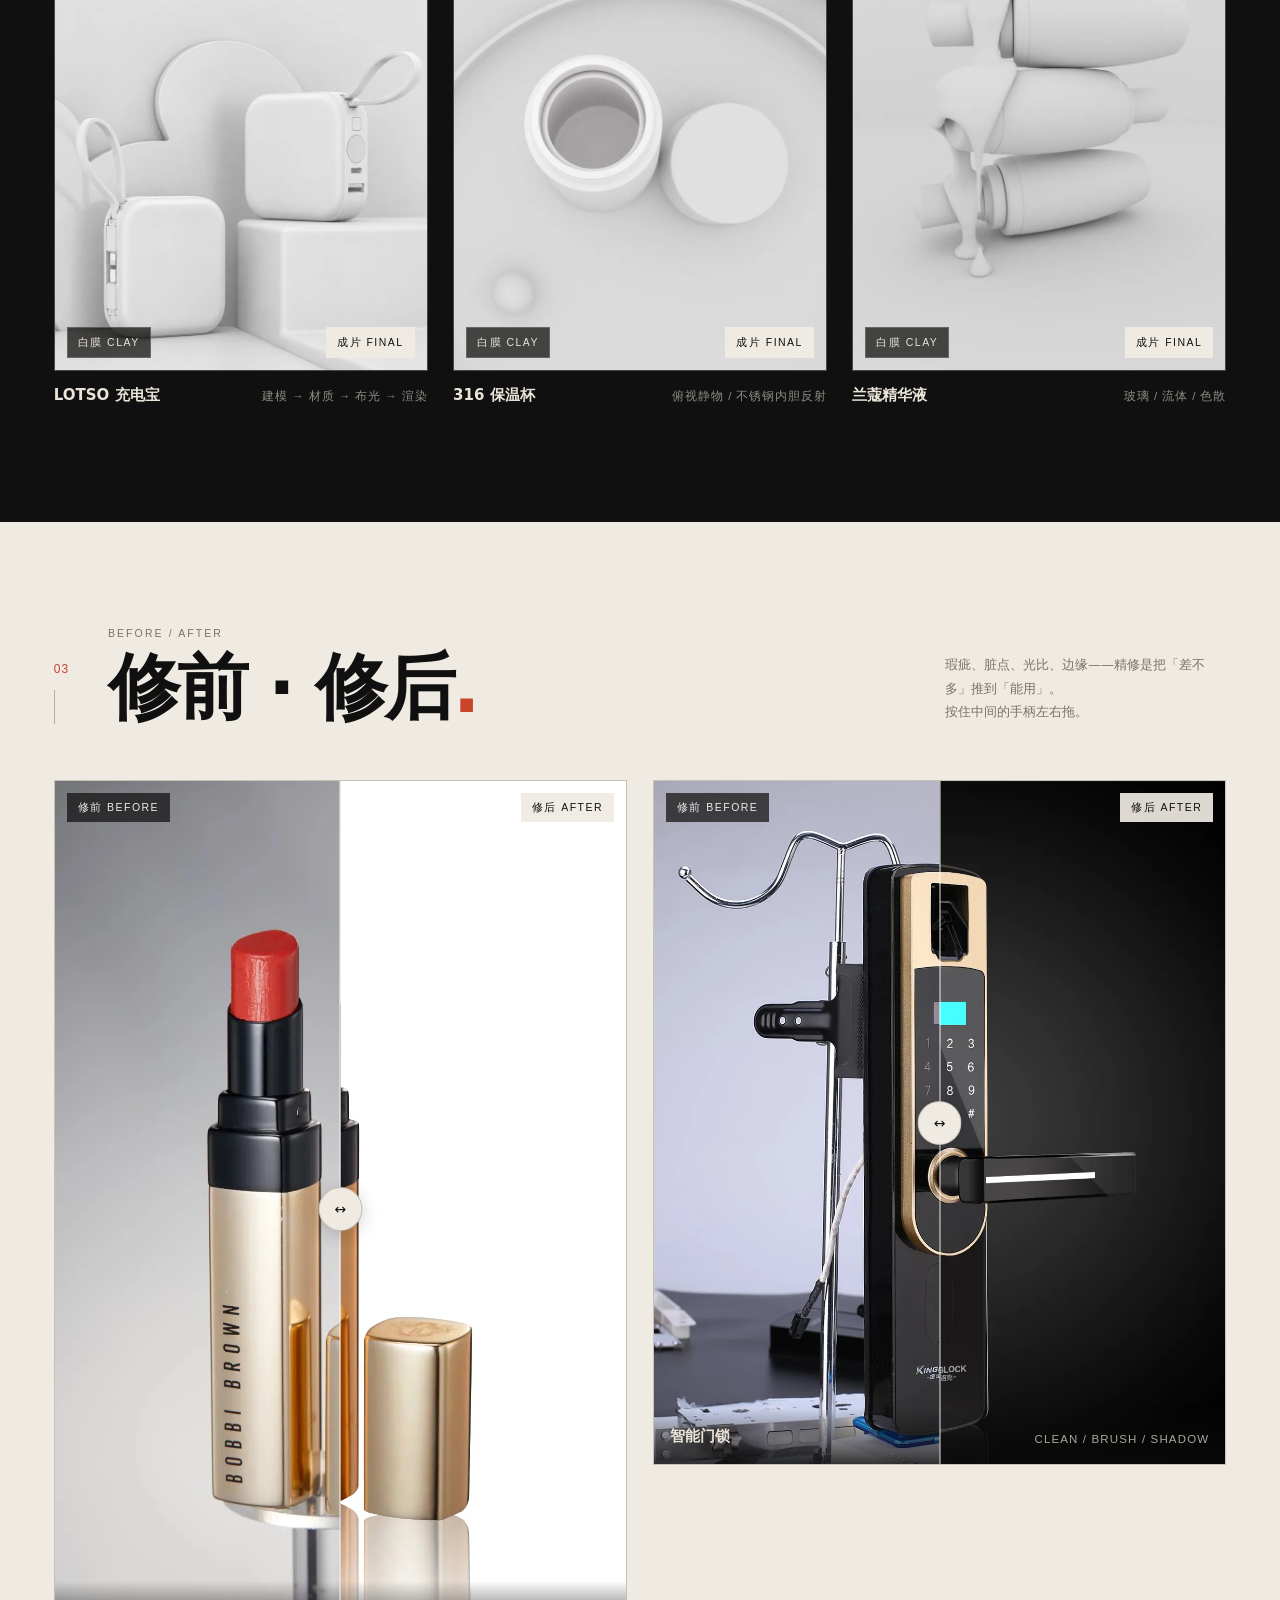
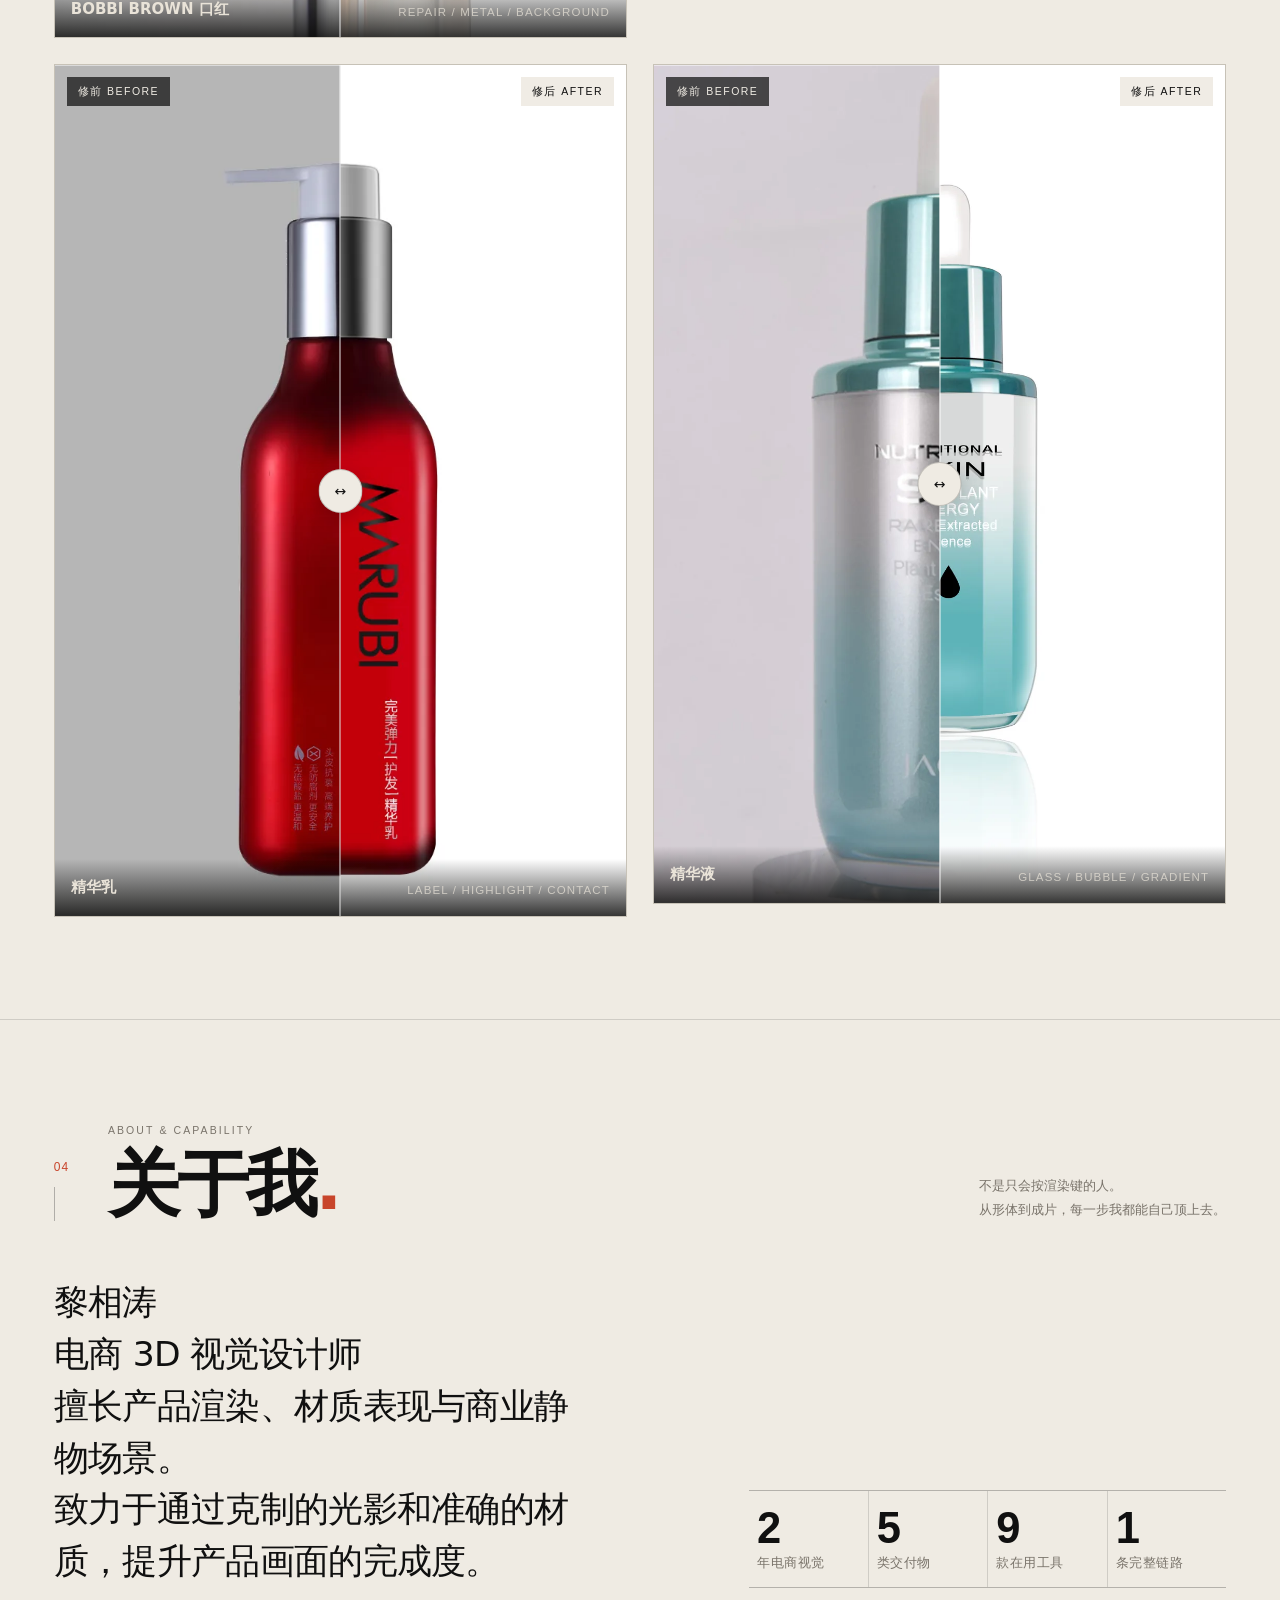
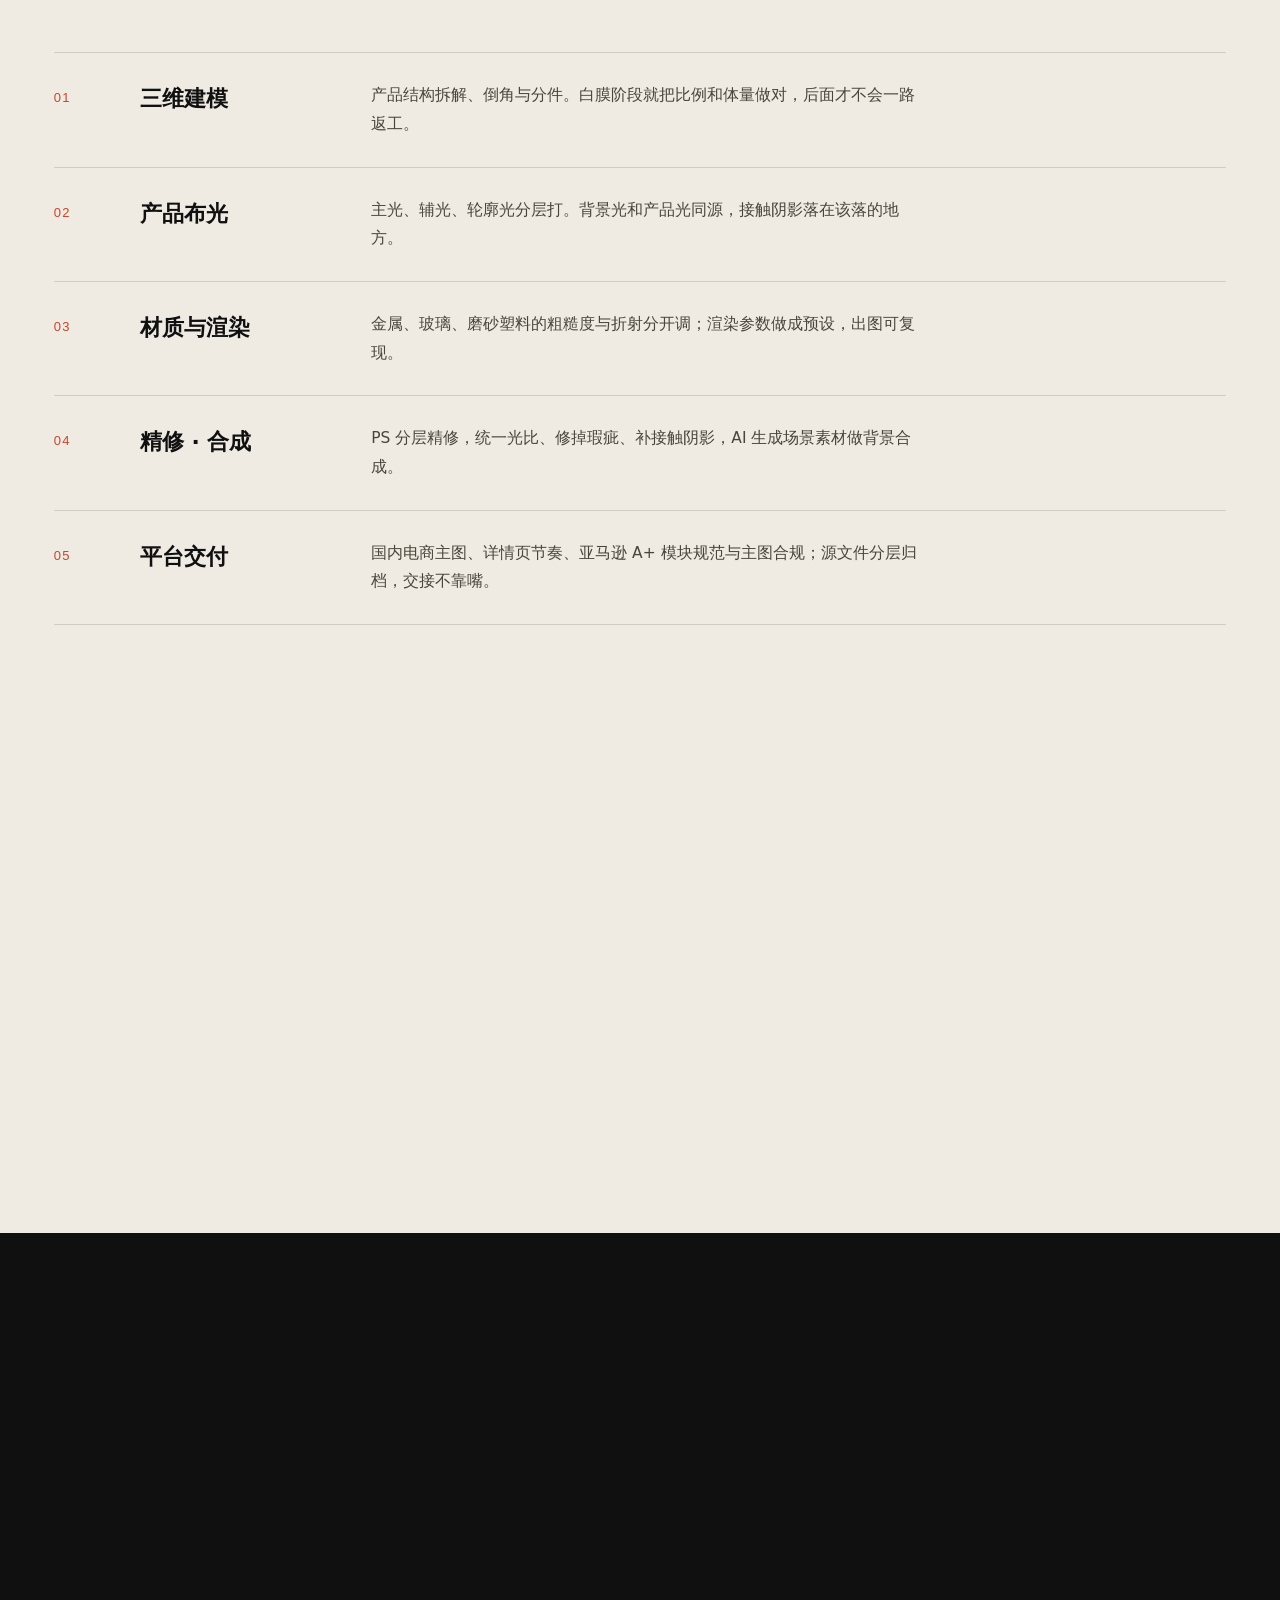
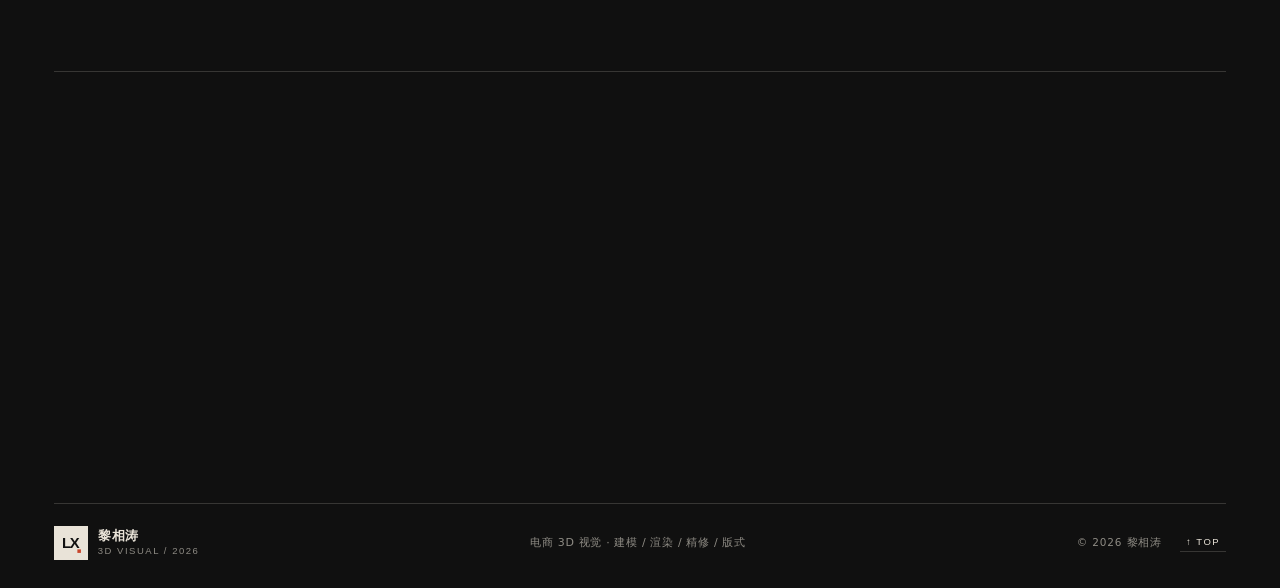
==== commit 0798cd2e: "fix: 灯箱图按2倍显示尺寸重导(retina清晰) + 图片版本号v7 + 镜像站同步" ====
--- a/docs/index.html
+++ b/docs/index.html
@@ -11,7 +11,7 @@
 <meta property="og:type" content="website">
 <link rel="icon" href="data:image/svg+xml,%3Csvg xmlns='http://www.w3.org/2000/svg' viewBox='0 0 64 64'%3E%3Crect width='64' height='64' fill='%23101010'/%3E%3Ctext x='32' y='43' font-family='Arial,sans-serif' font-size='27' font-weight='bold' fill='%23EFEBE3' text-anchor='middle' letter-spacing='-2'%3ELX%3C/text%3E%3Crect x='45' y='45' width='7' height='7' fill='%23C8452B'/%3E%3C/svg%3E">
 <link rel="preload" as="image" href="assets/img/render-lancome.webp" fetchpriority="high">
-<link rel="stylesheet" href="assets/css/style.css?v=10">
+<link rel="stylesheet" href="assets/css/style.css?v=11">
 </head>
 <body>
 
@@ -402,6 +402,6 @@
 
 <noscript><p style="padding:32px;font-family:sans-serif">这个作品集需要开启 JavaScript 才能浏览作品，图片都在 assets/img 里可以直接打开。</p></noscript>
 
-<script src="assets/js/main.js?v=11"></script>
+<script src="assets/js/main.js?v=12"></script>
 </body>
 </html>
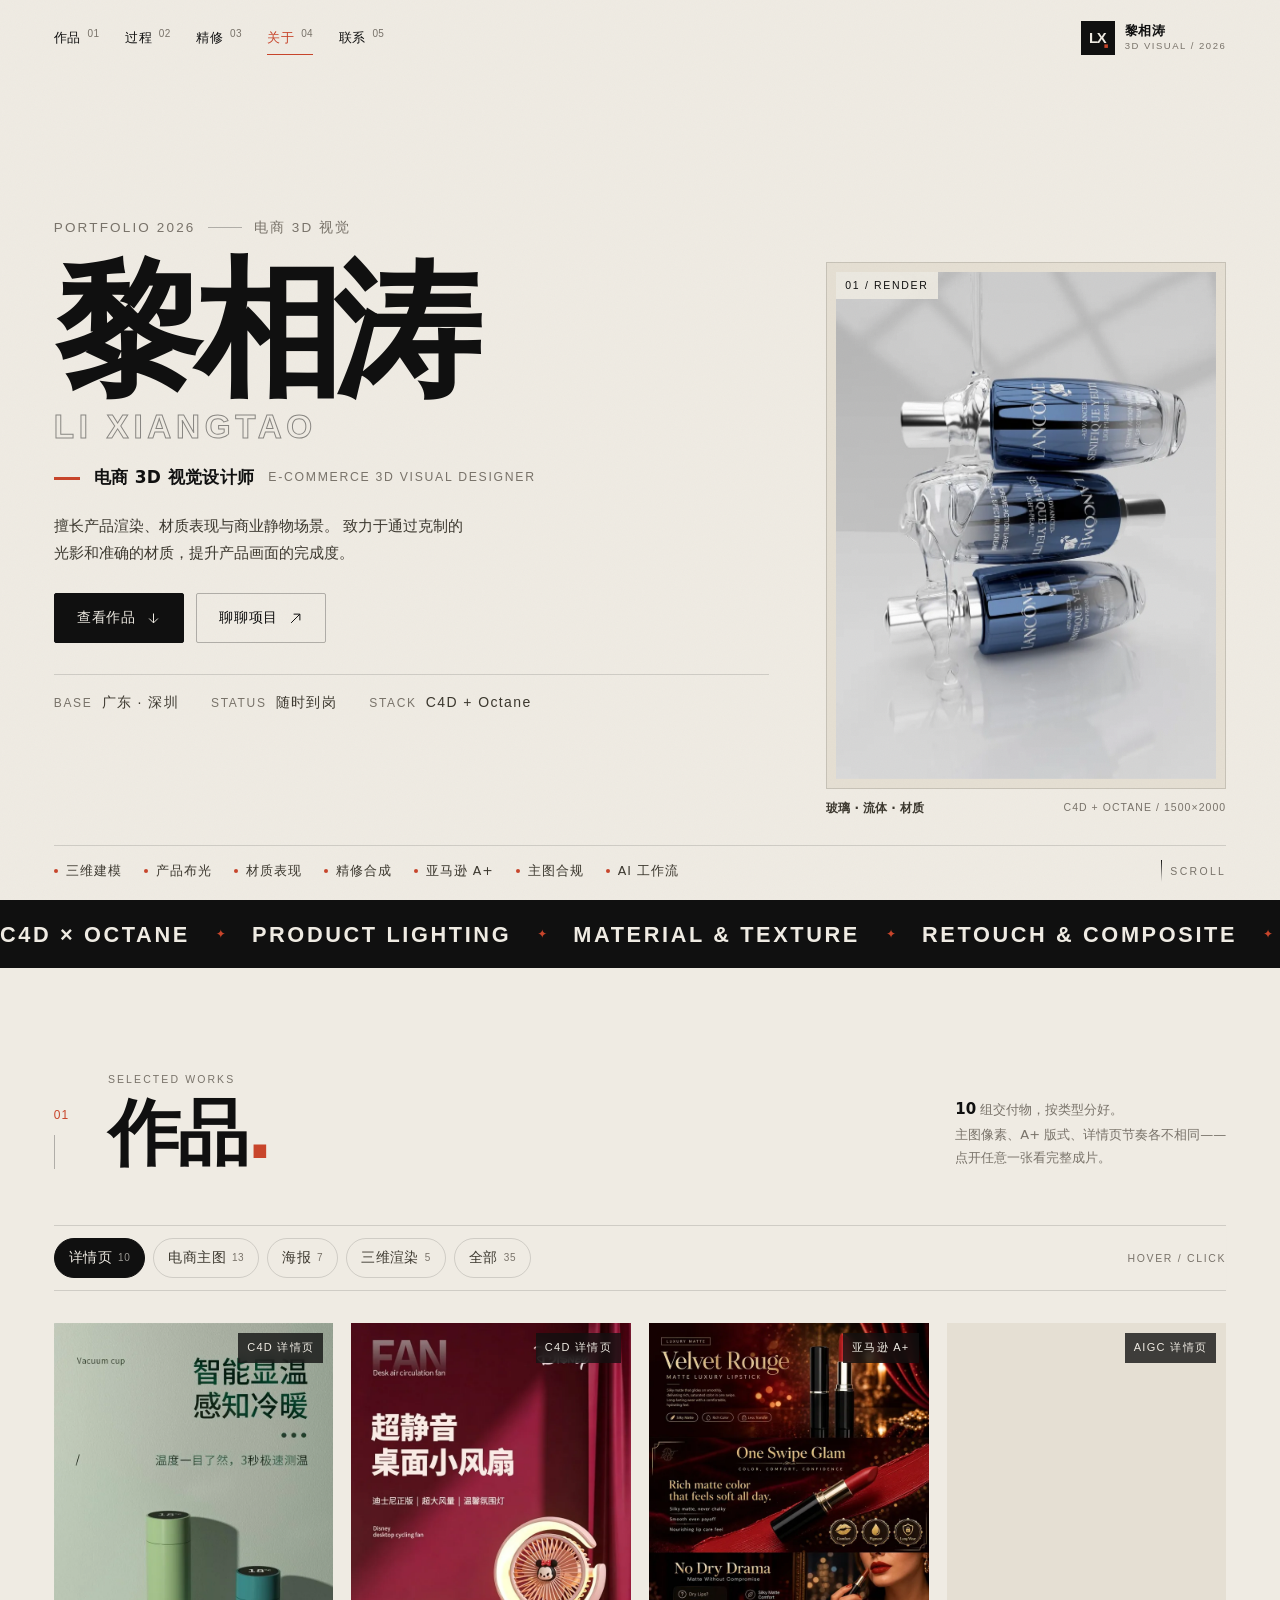
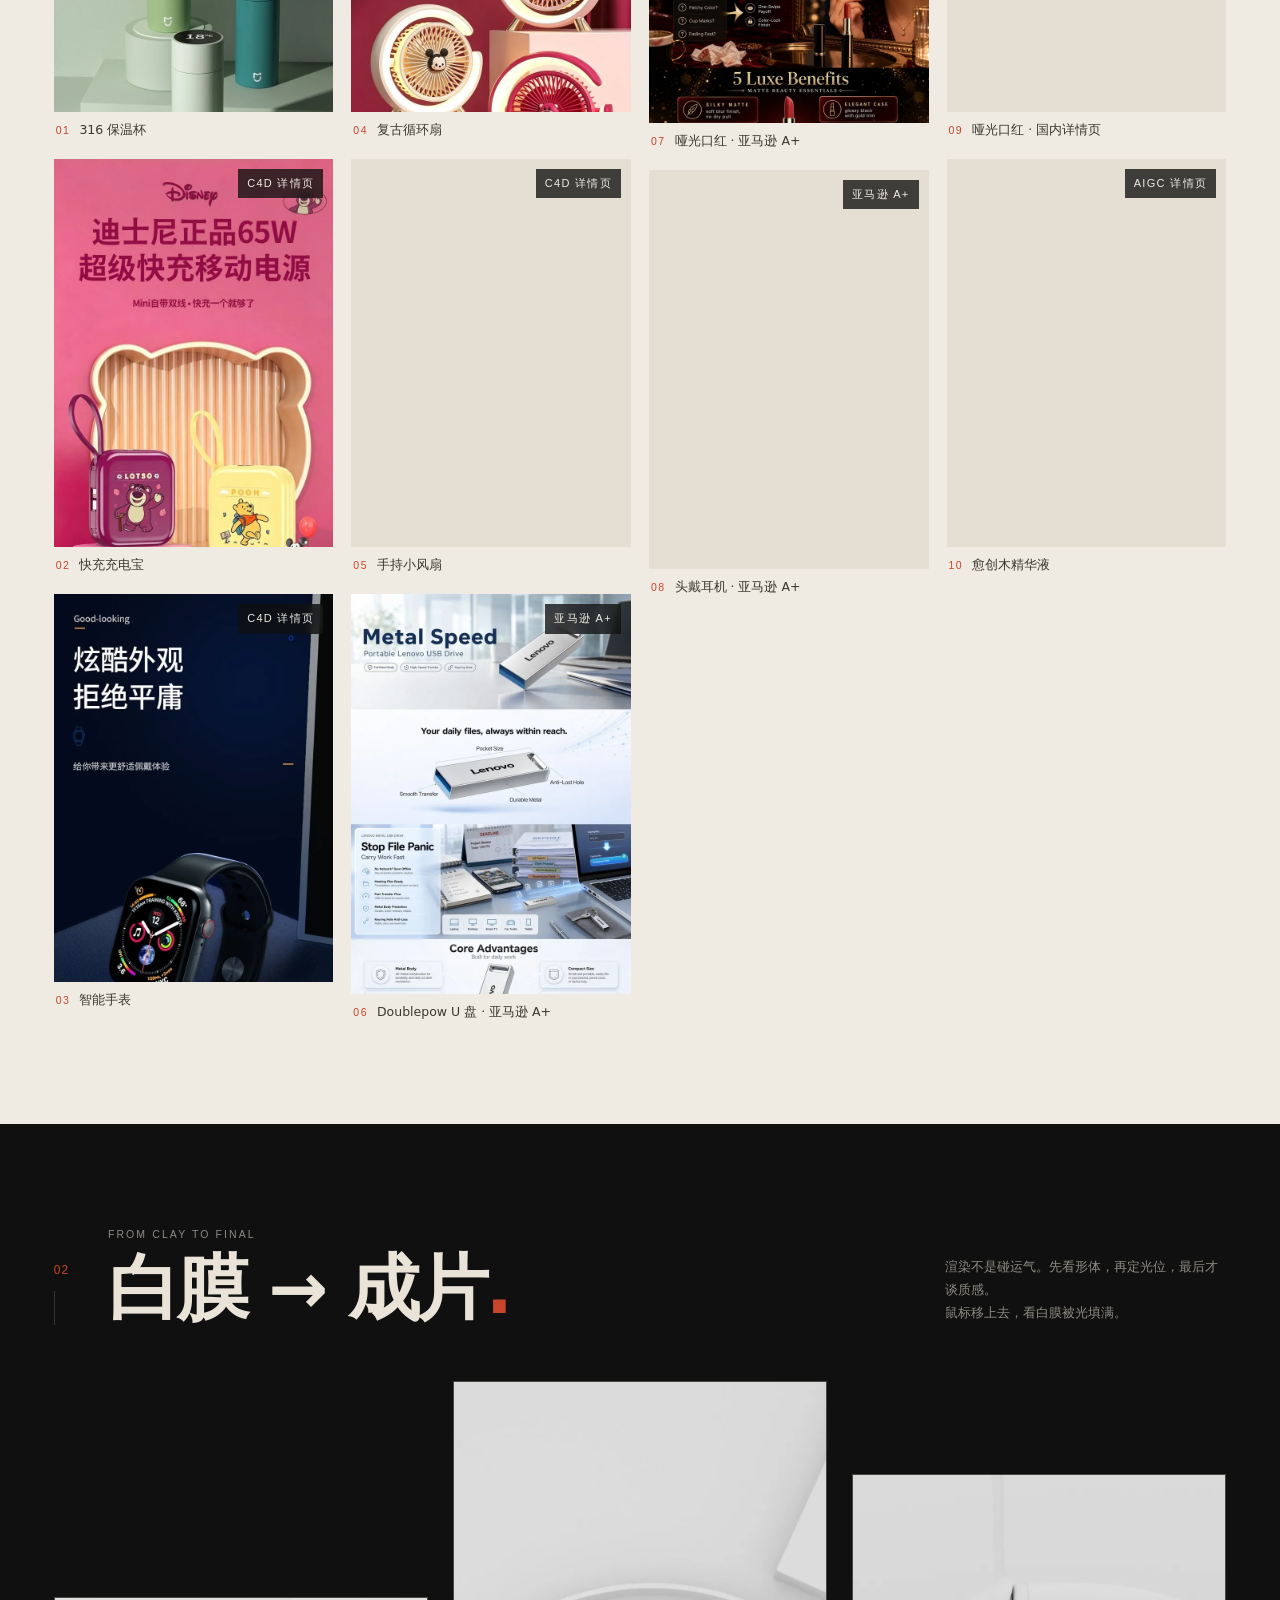
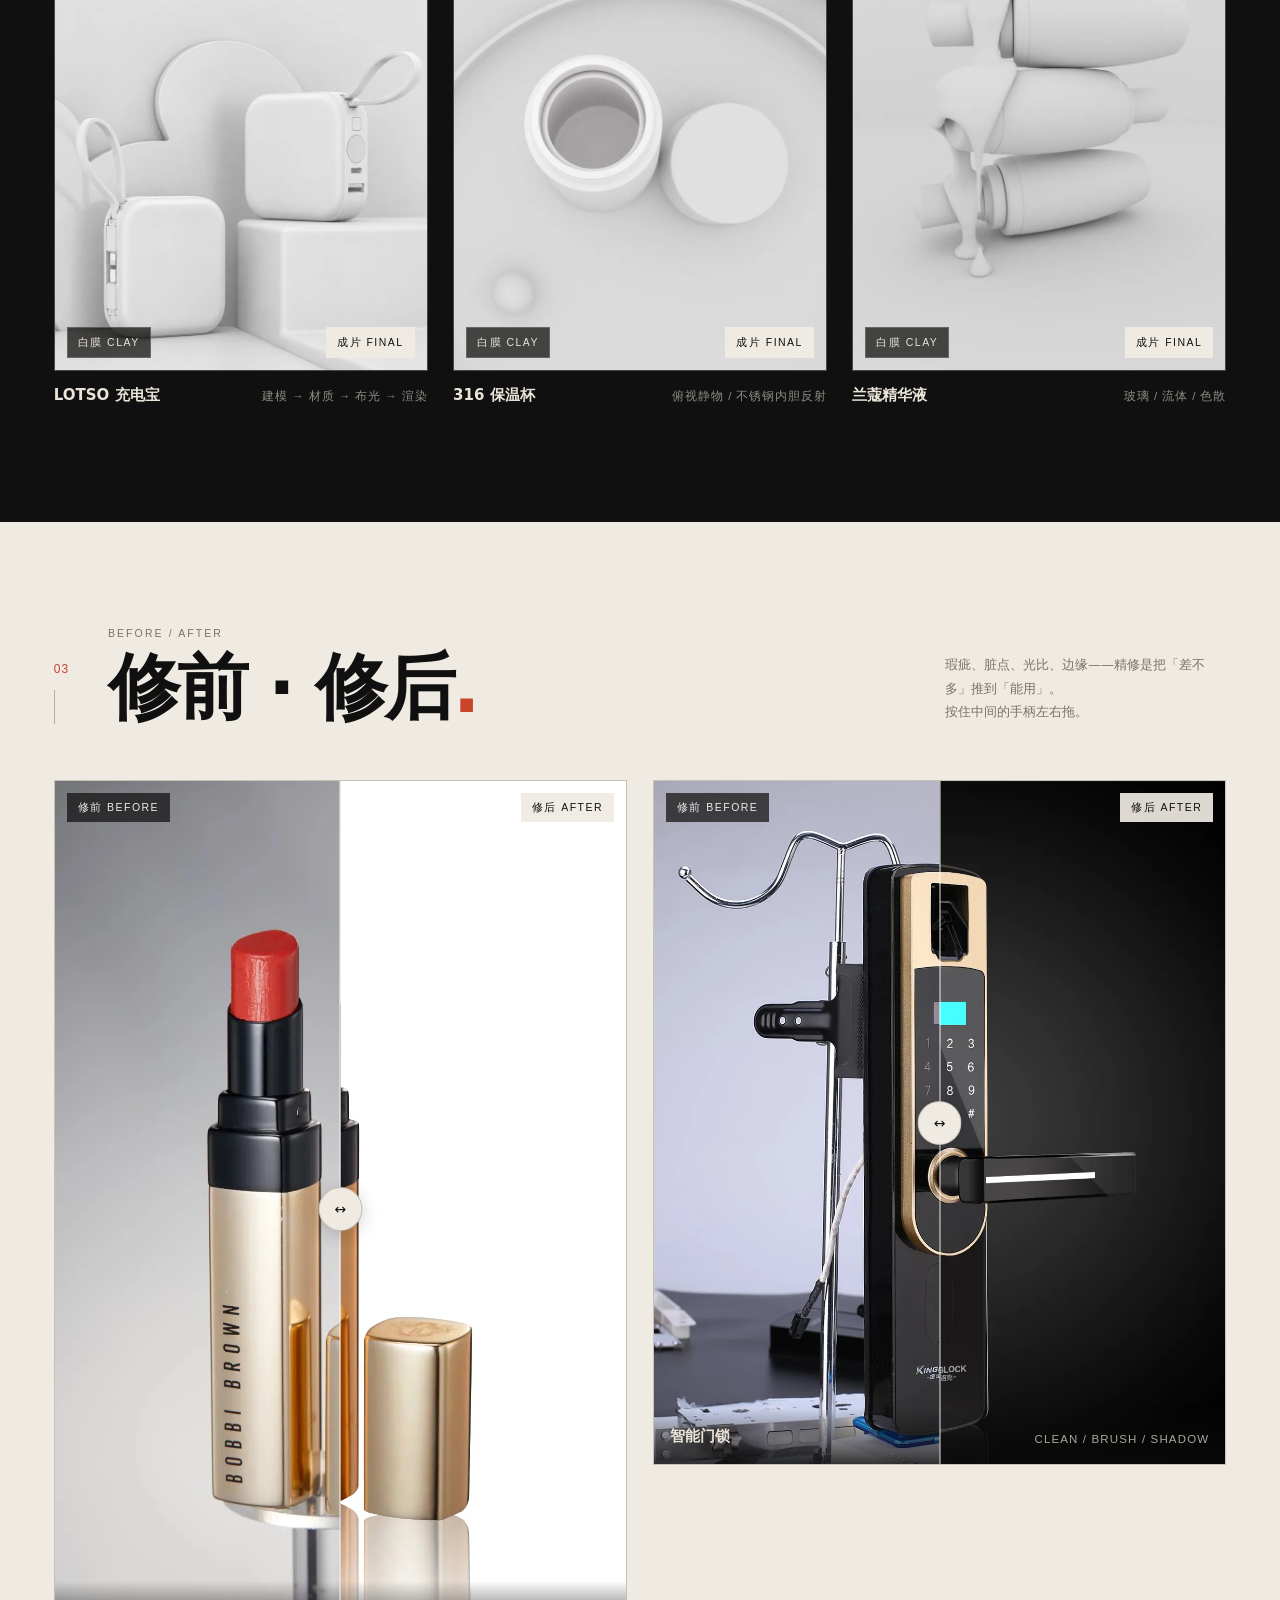
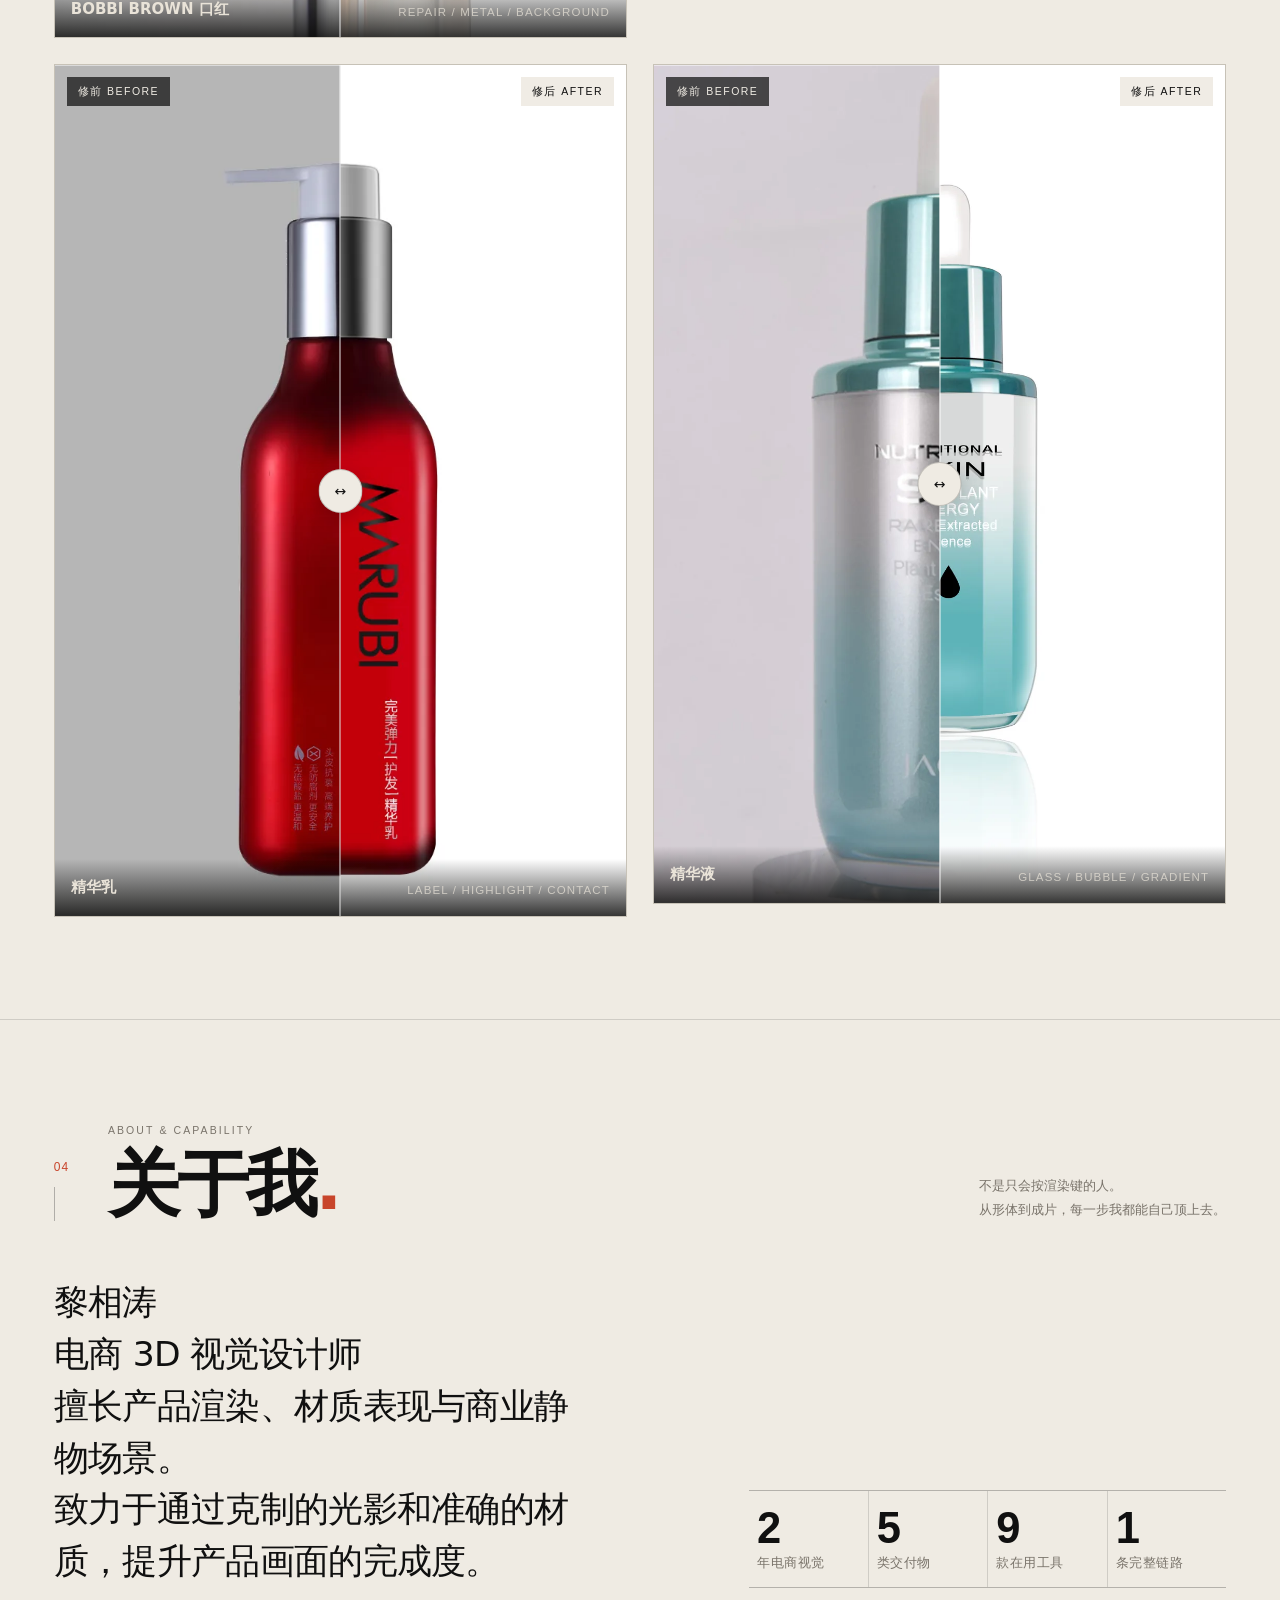
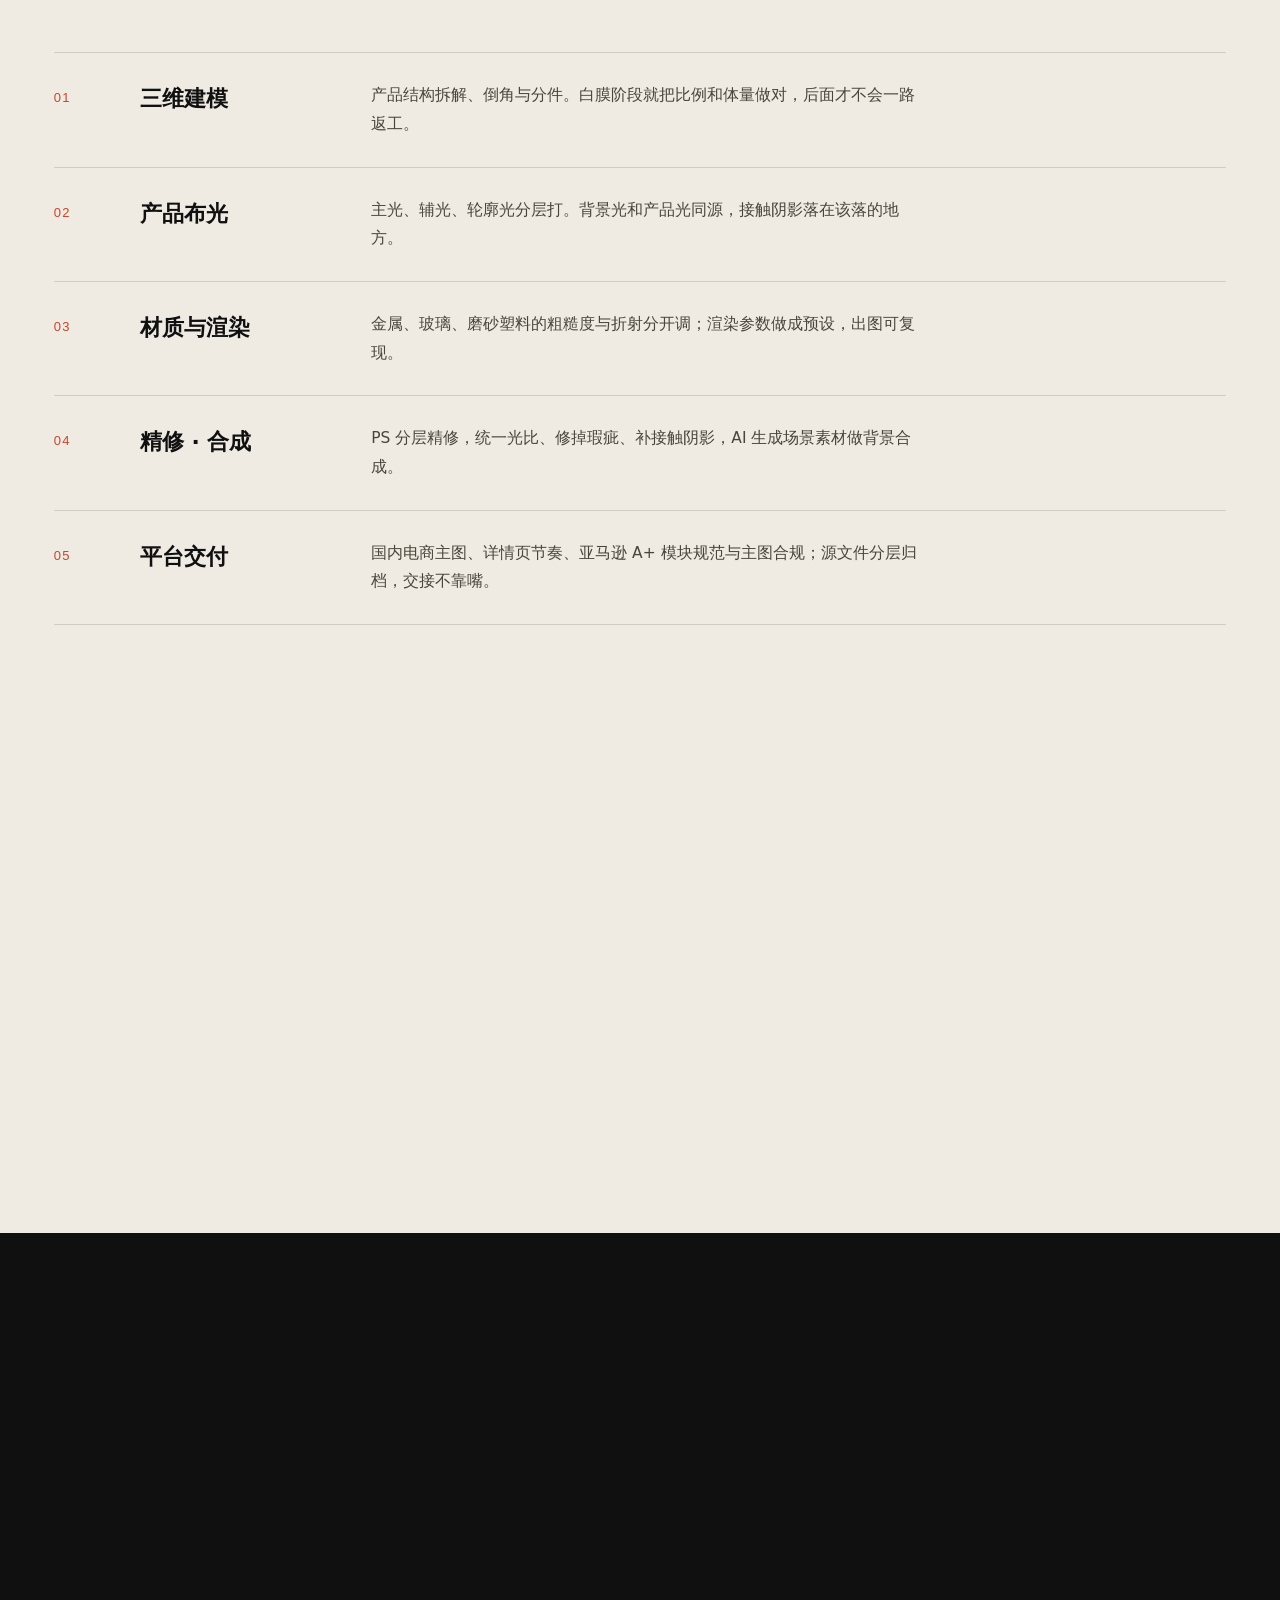
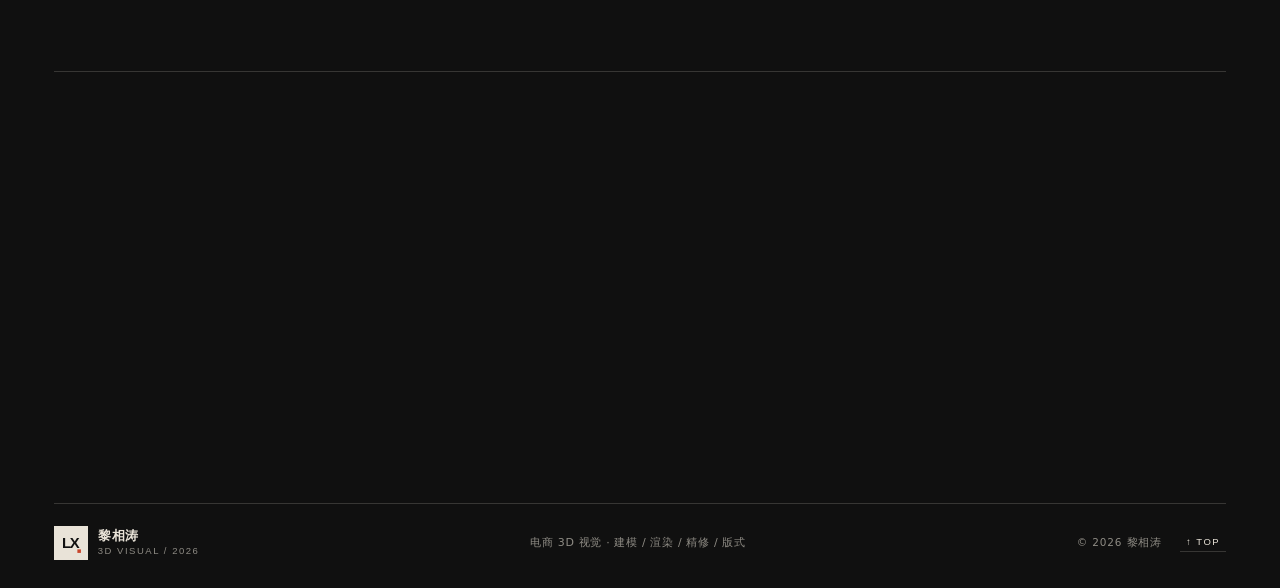
==== commit dcffd737: "fix: 灯箱按设备像素比自适应显示(物理1:1, 2倍屏不再放大发虚) + main.js?v13" ====
--- a/docs/index.html
+++ b/docs/index.html
@@ -402,6 +402,6 @@
 
 <noscript><p style="padding:32px;font-family:sans-serif">这个作品集需要开启 JavaScript 才能浏览作品，图片都在 assets/img 里可以直接打开。</p></noscript>
 
-<script src="assets/js/main.js?v=12"></script>
+<script src="assets/js/main.js?v=13"></script>
 </body>
 </html>
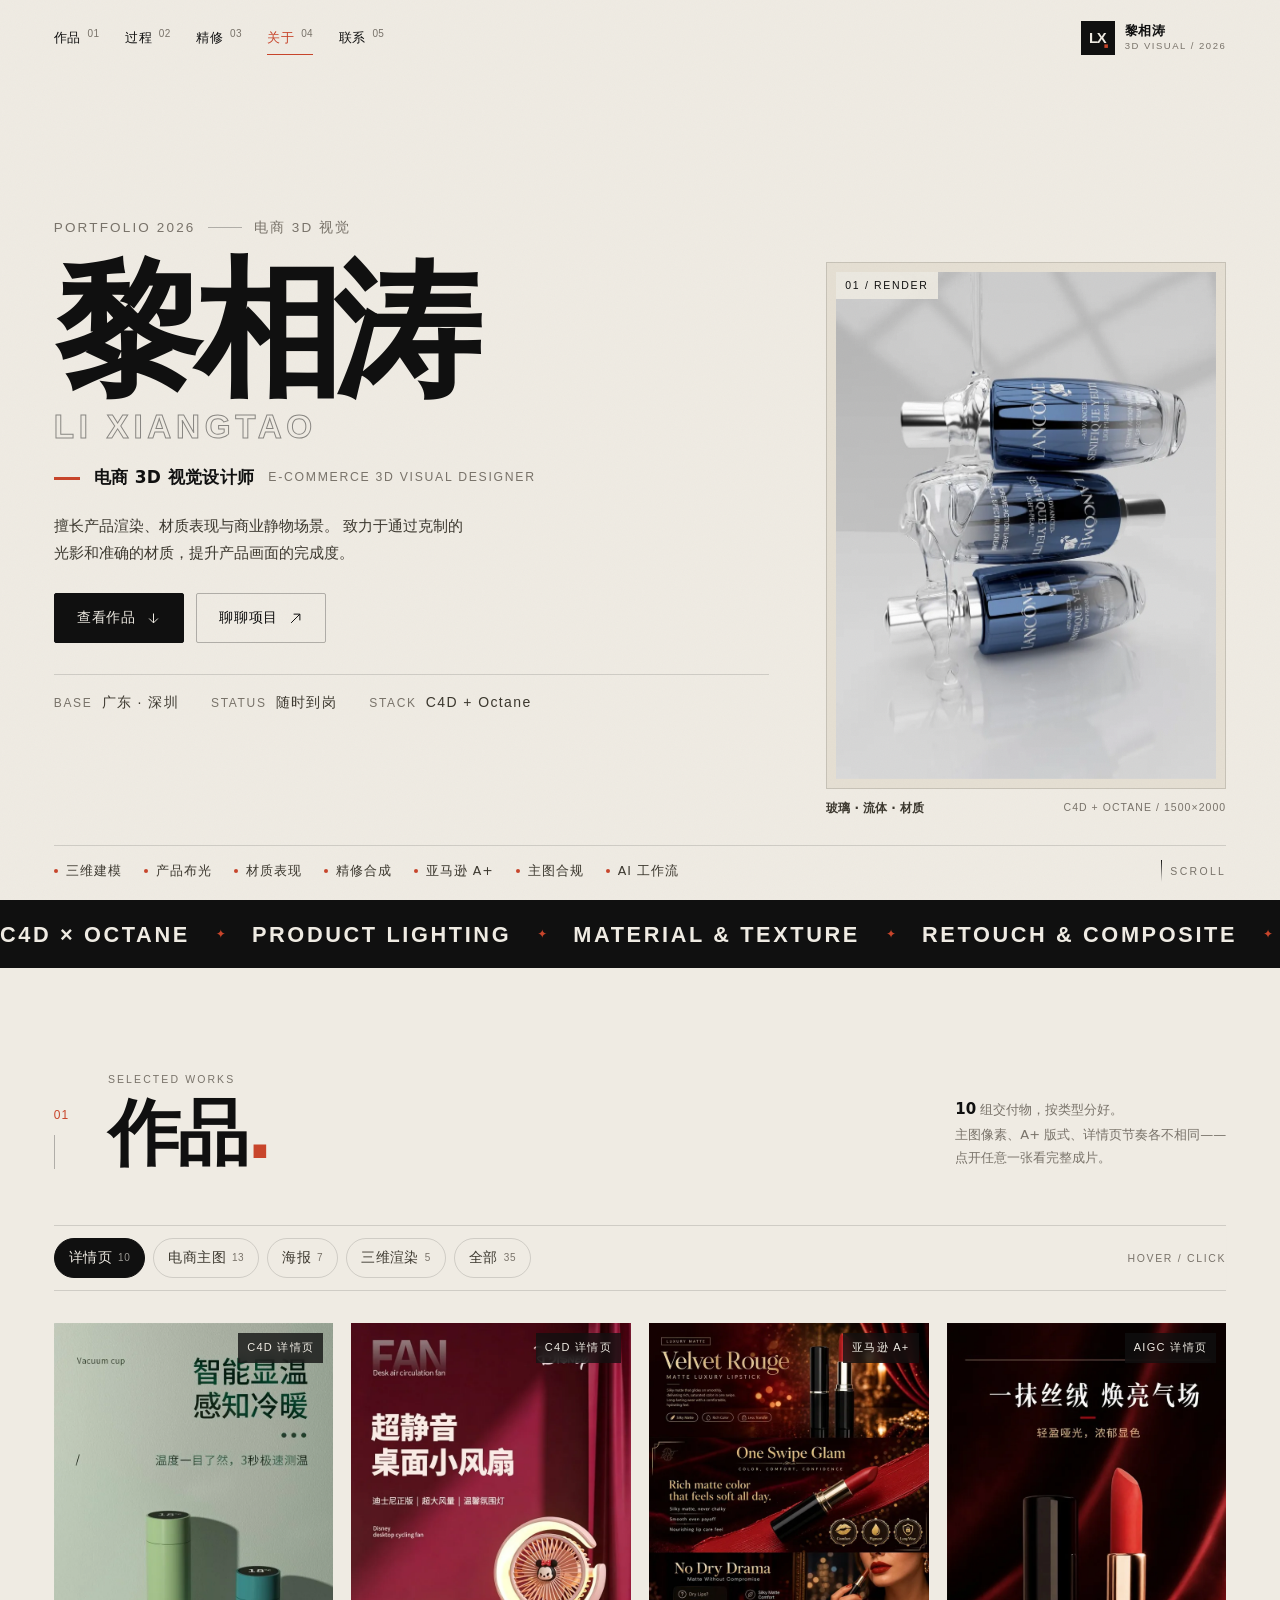
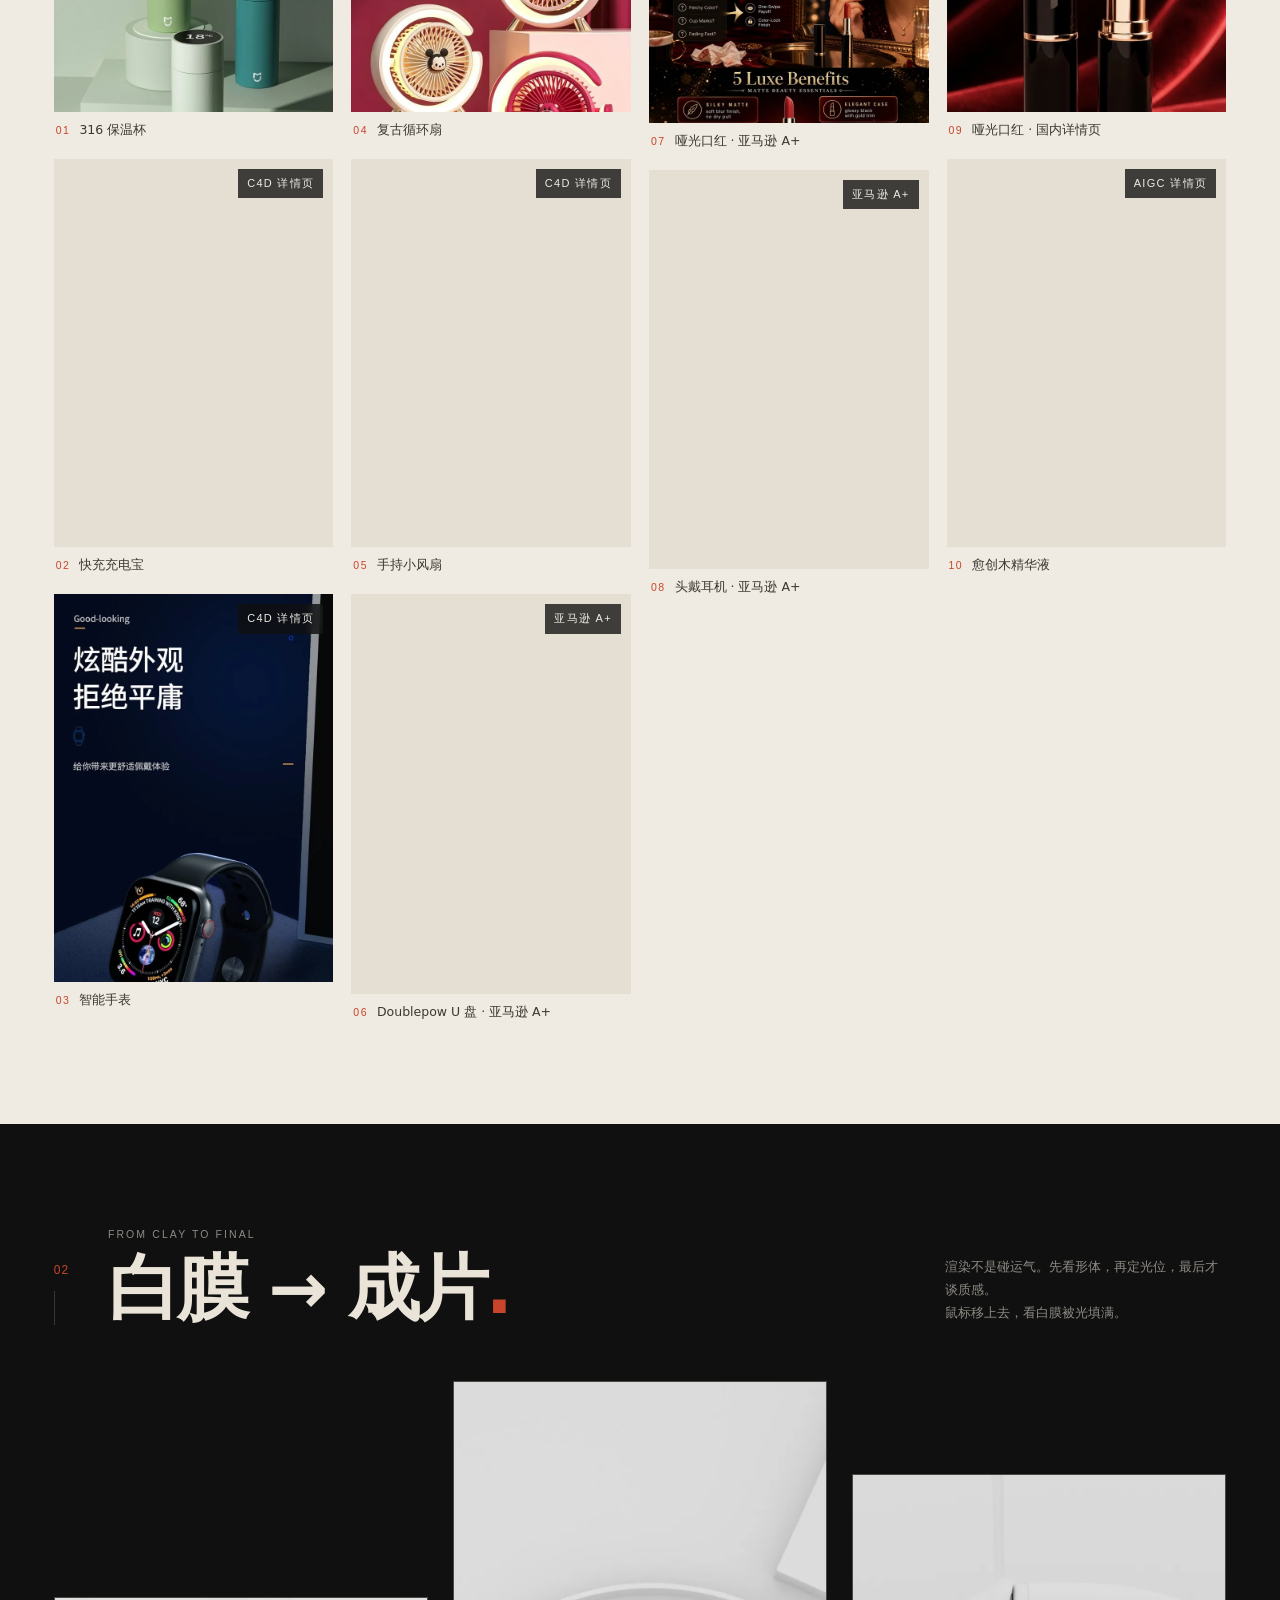
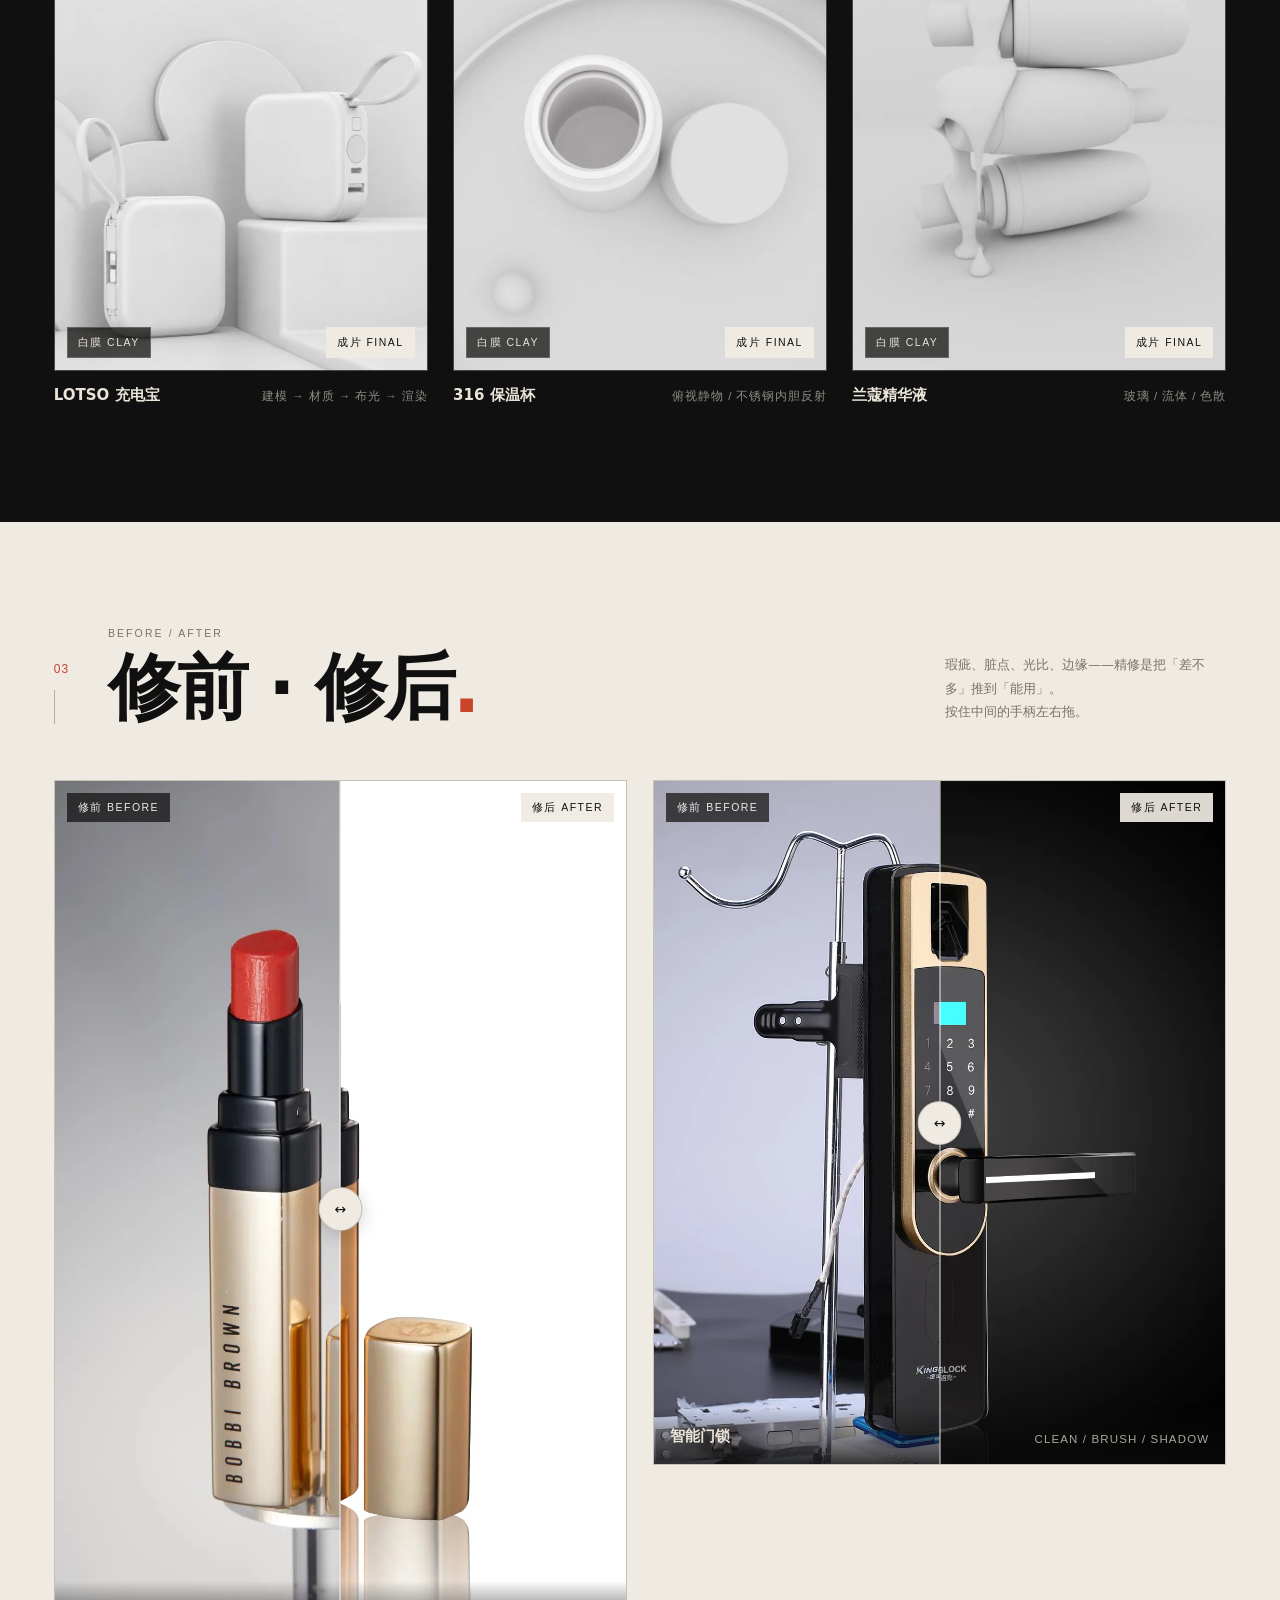
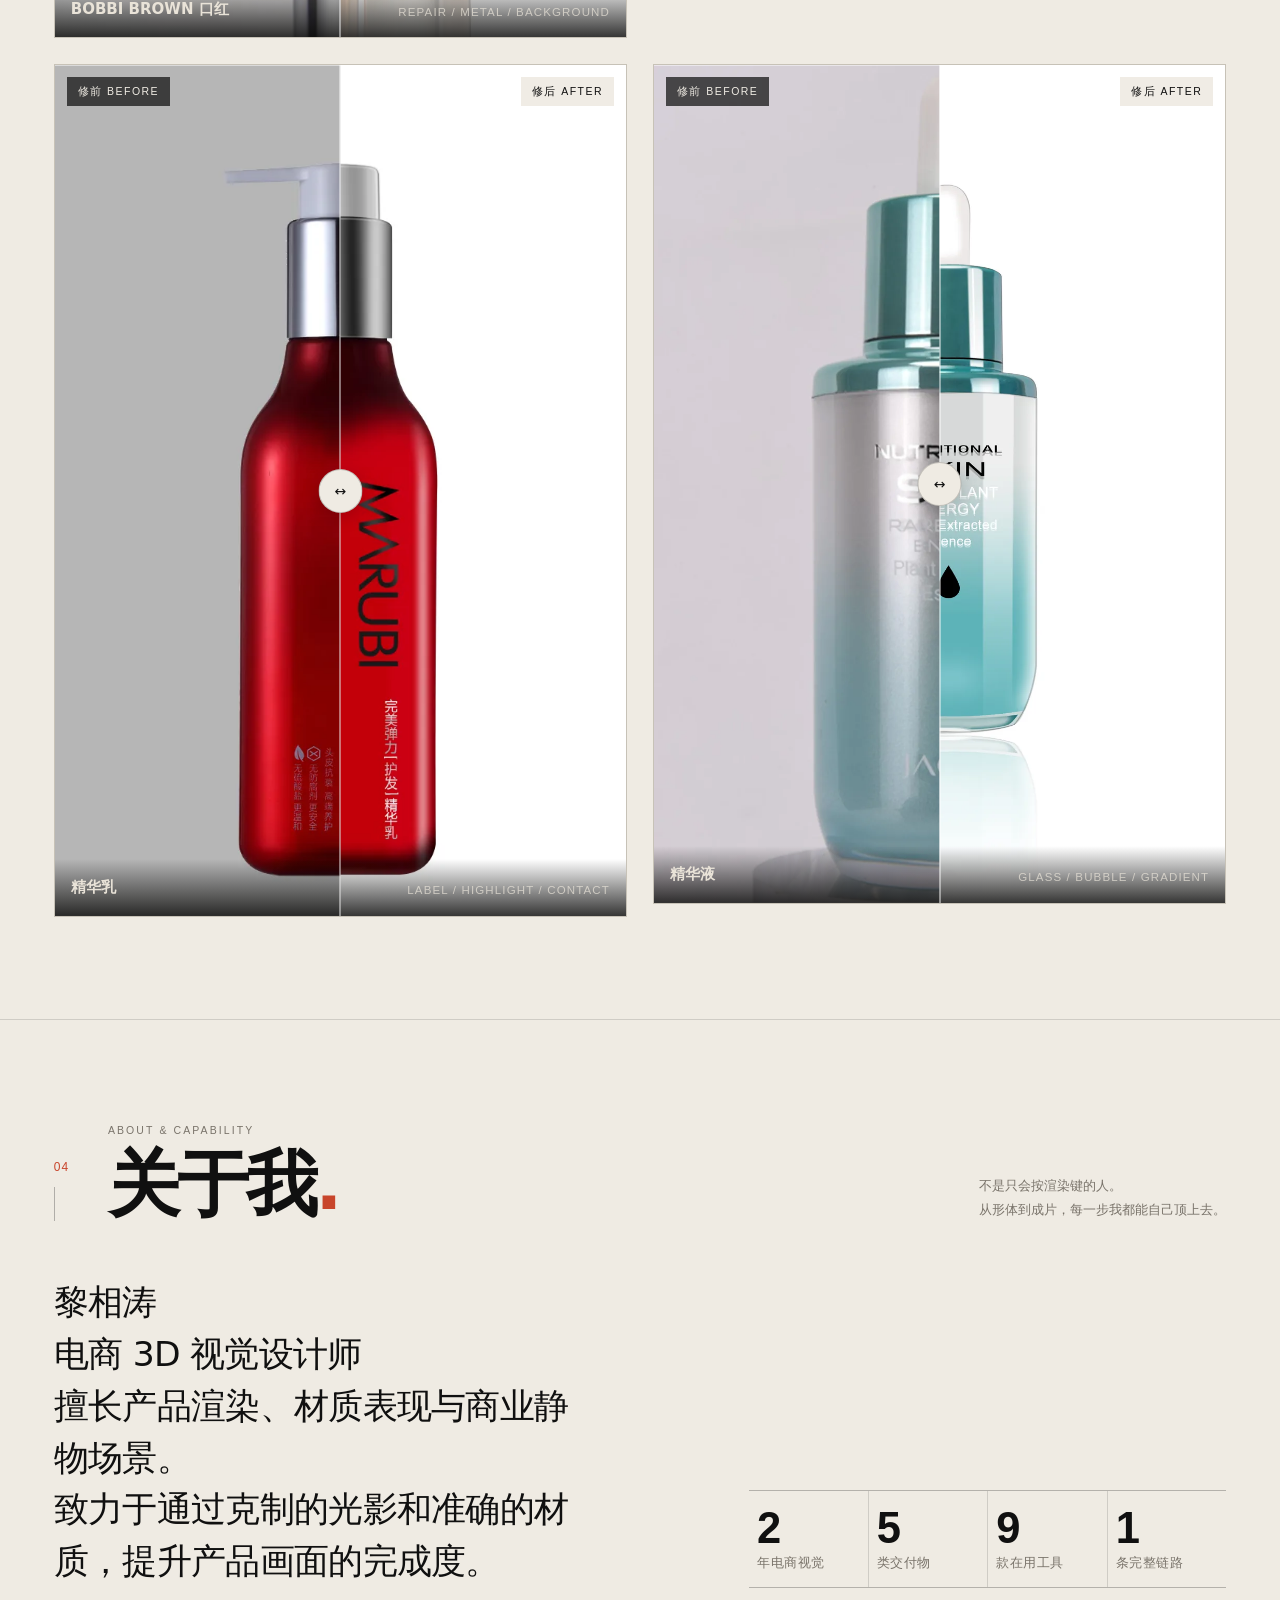
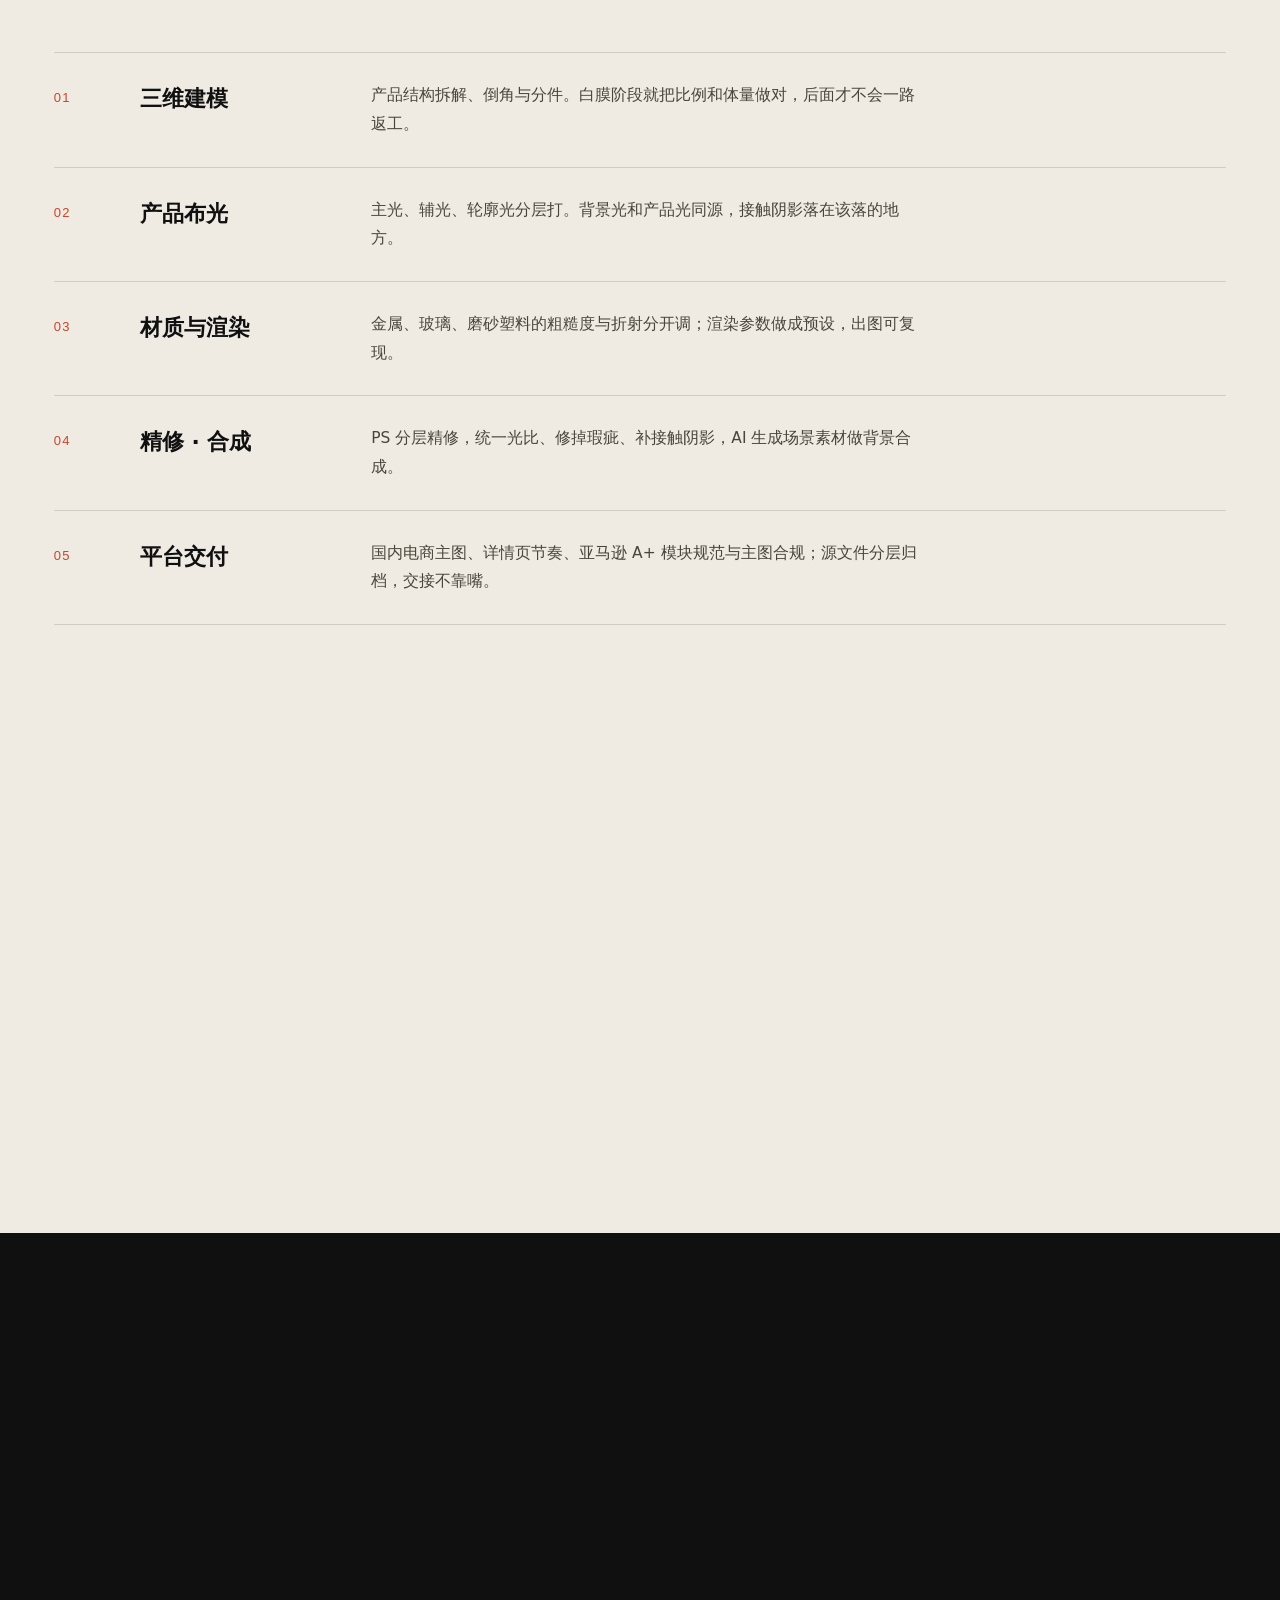
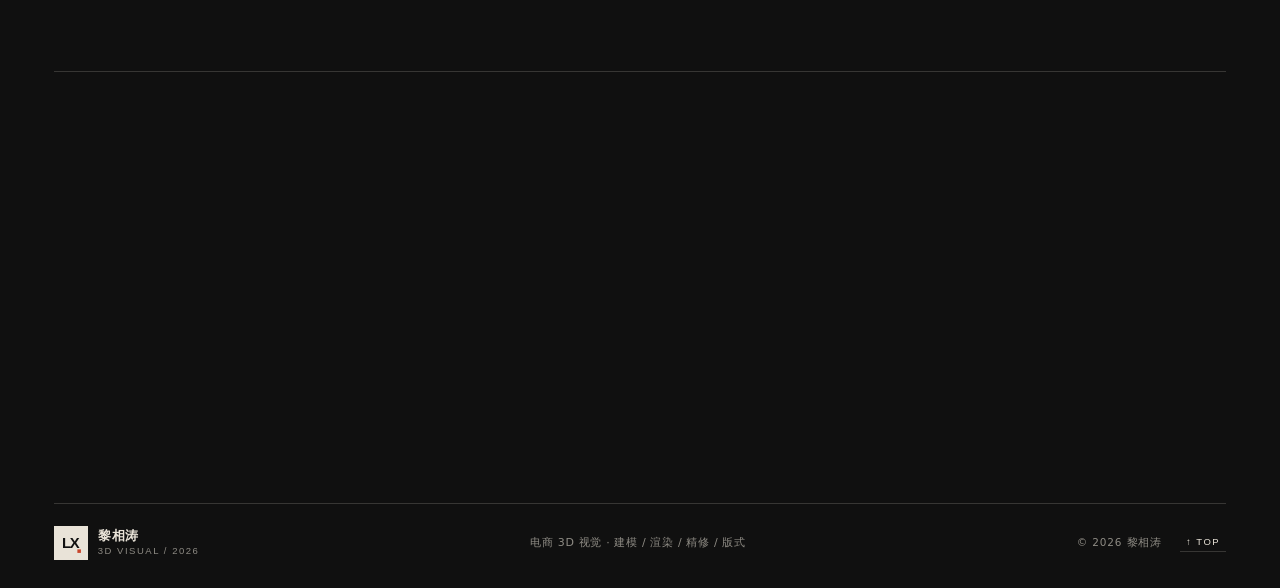
==== commit 66fa1d87: "fix: lightbox retina fit now binds onload before src plus cached/resize checks, bump main.js v14" ====
--- a/docs/index.html
+++ b/docs/index.html
@@ -402,6 +402,6 @@
 
 <noscript><p style="padding:32px;font-family:sans-serif">这个作品集需要开启 JavaScript 才能浏览作品，图片都在 assets/img 里可以直接打开。</p></noscript>
 
-<script src="assets/js/main.js?v=13"></script>
+<script src="assets/js/main.js?v=14"></script>
 </body>
 </html>
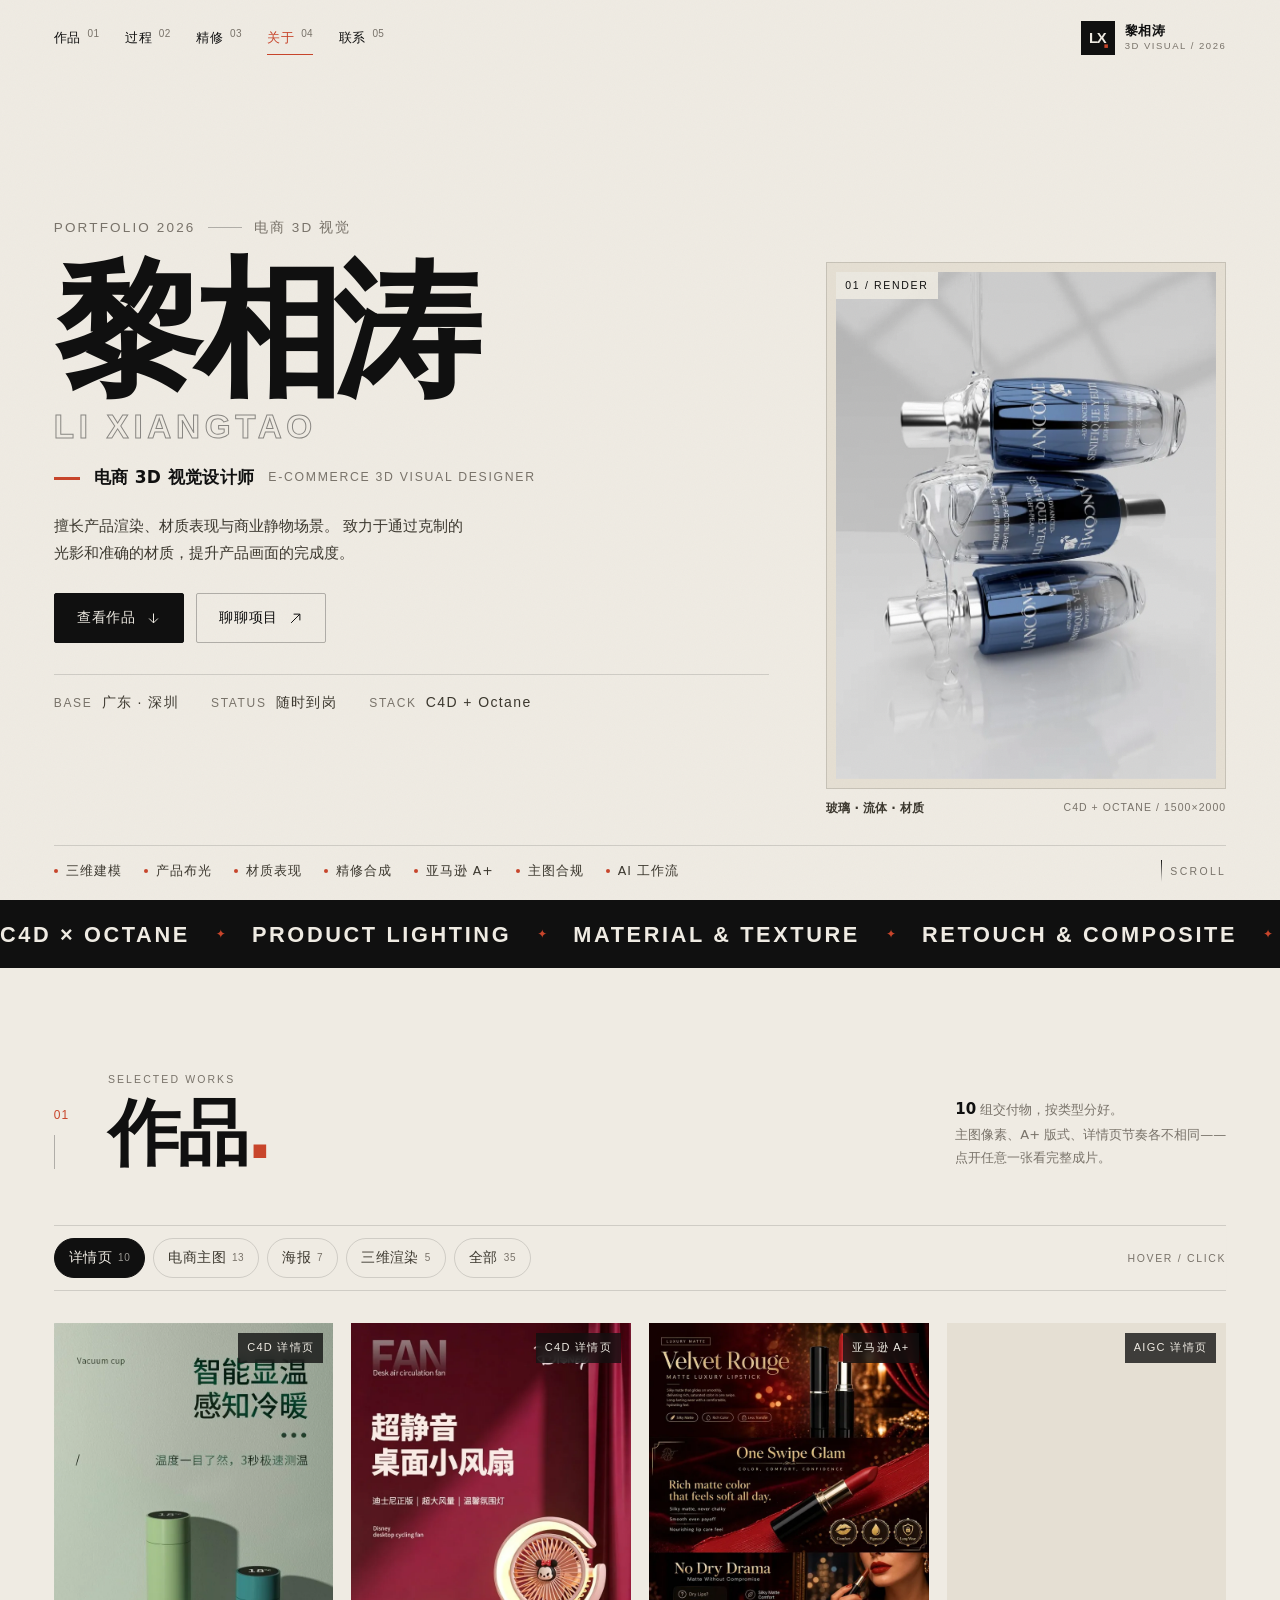
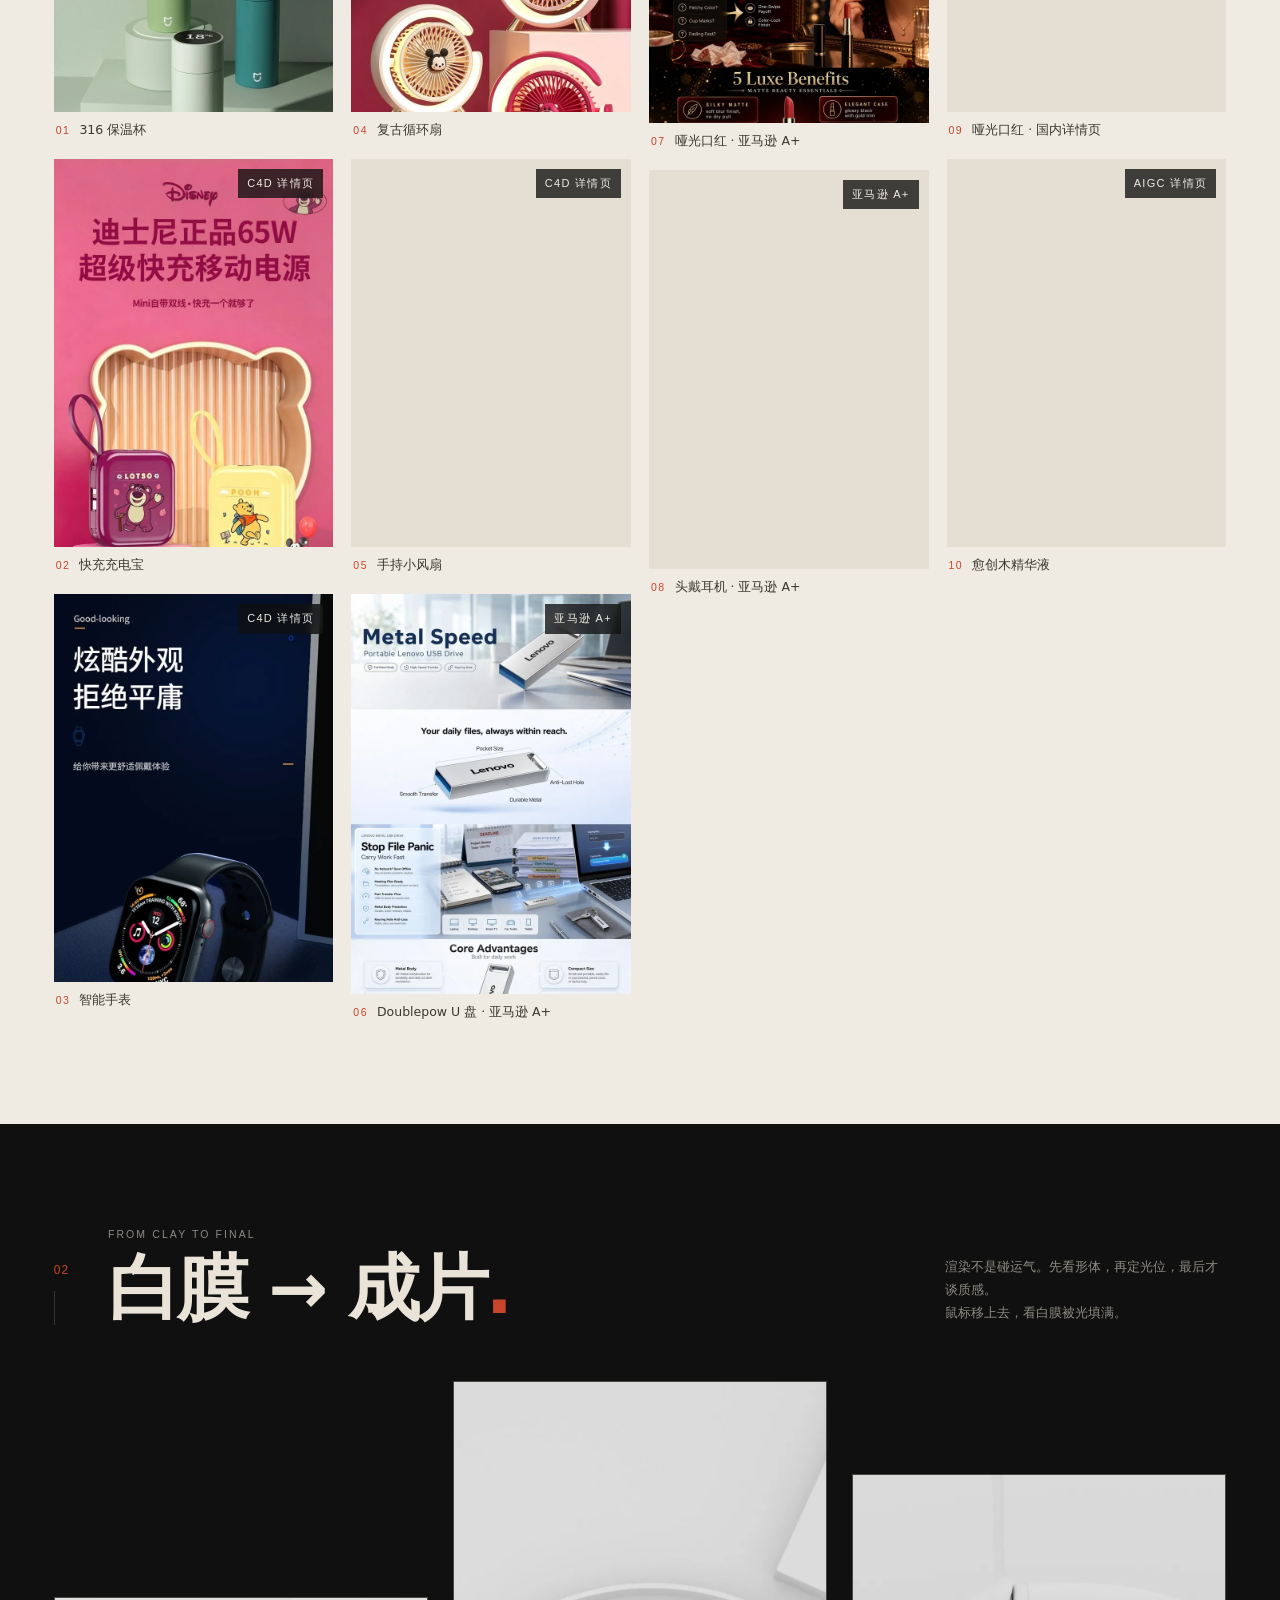
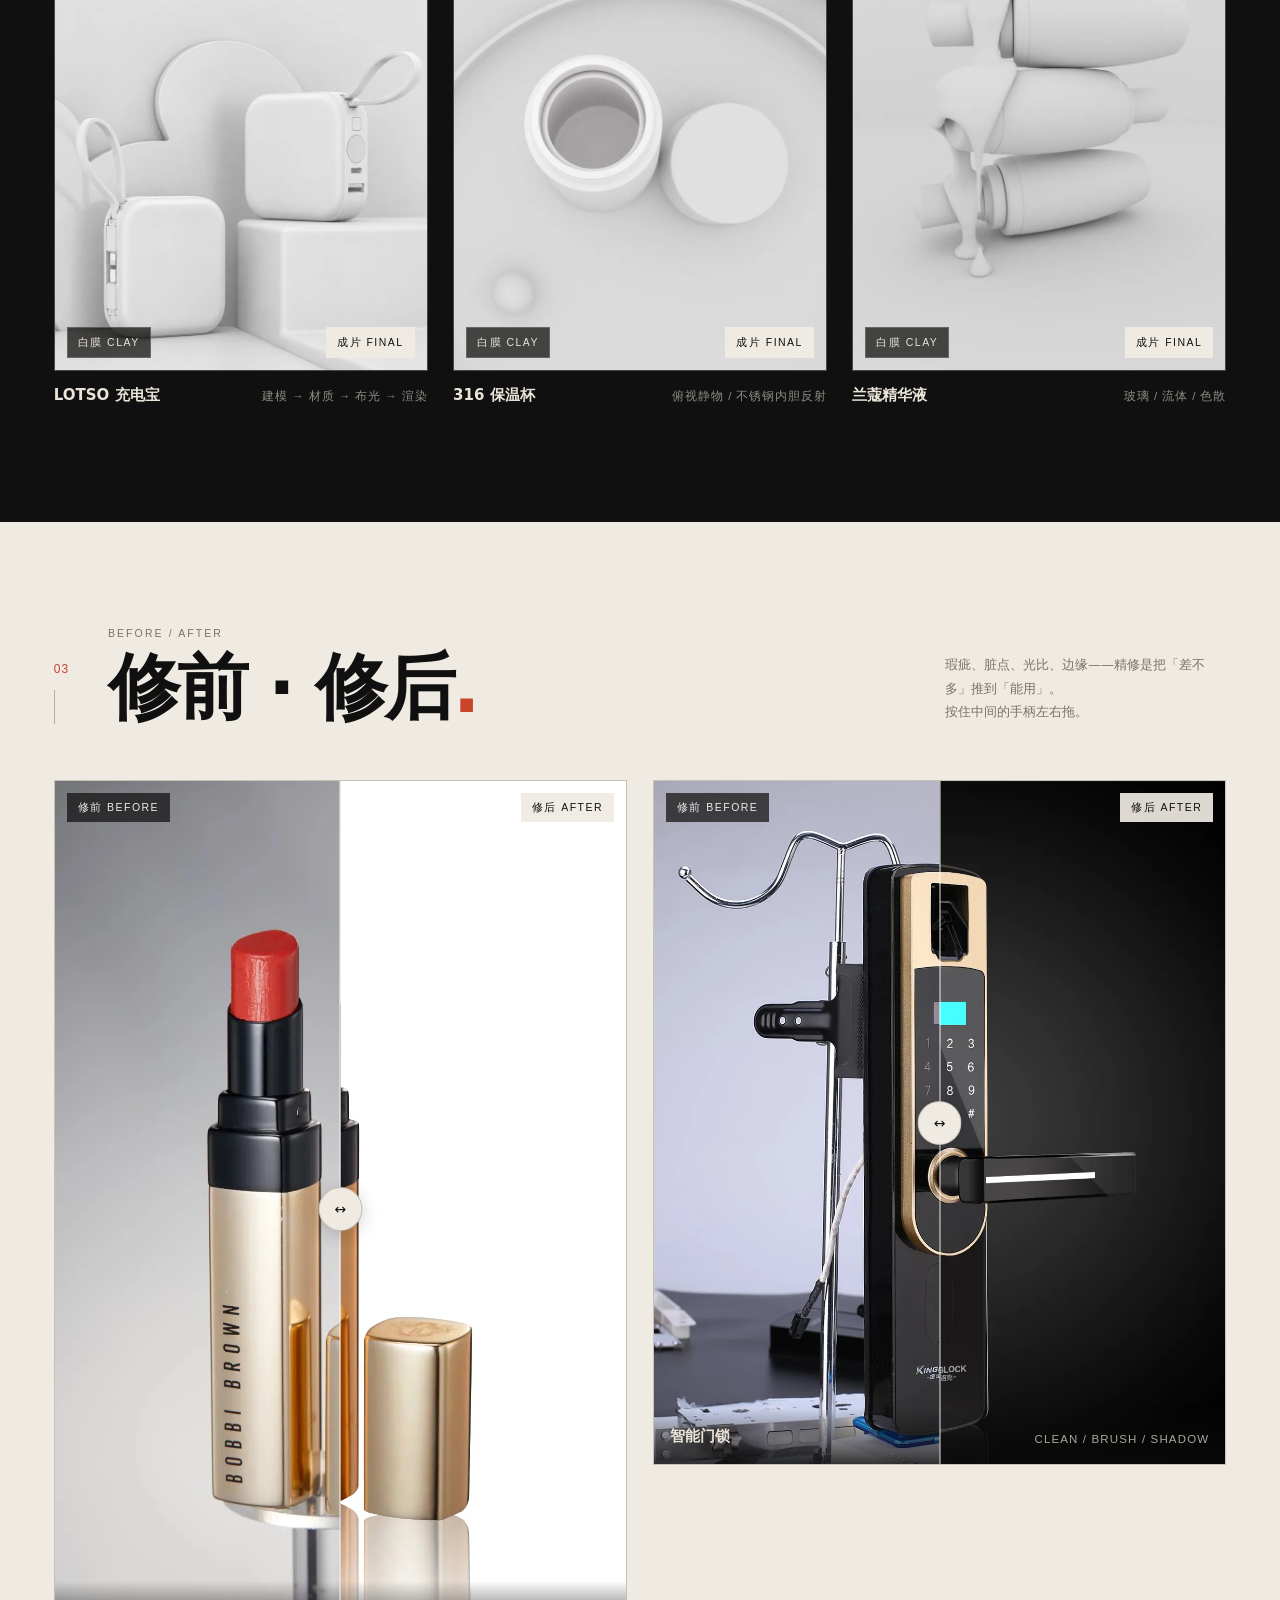
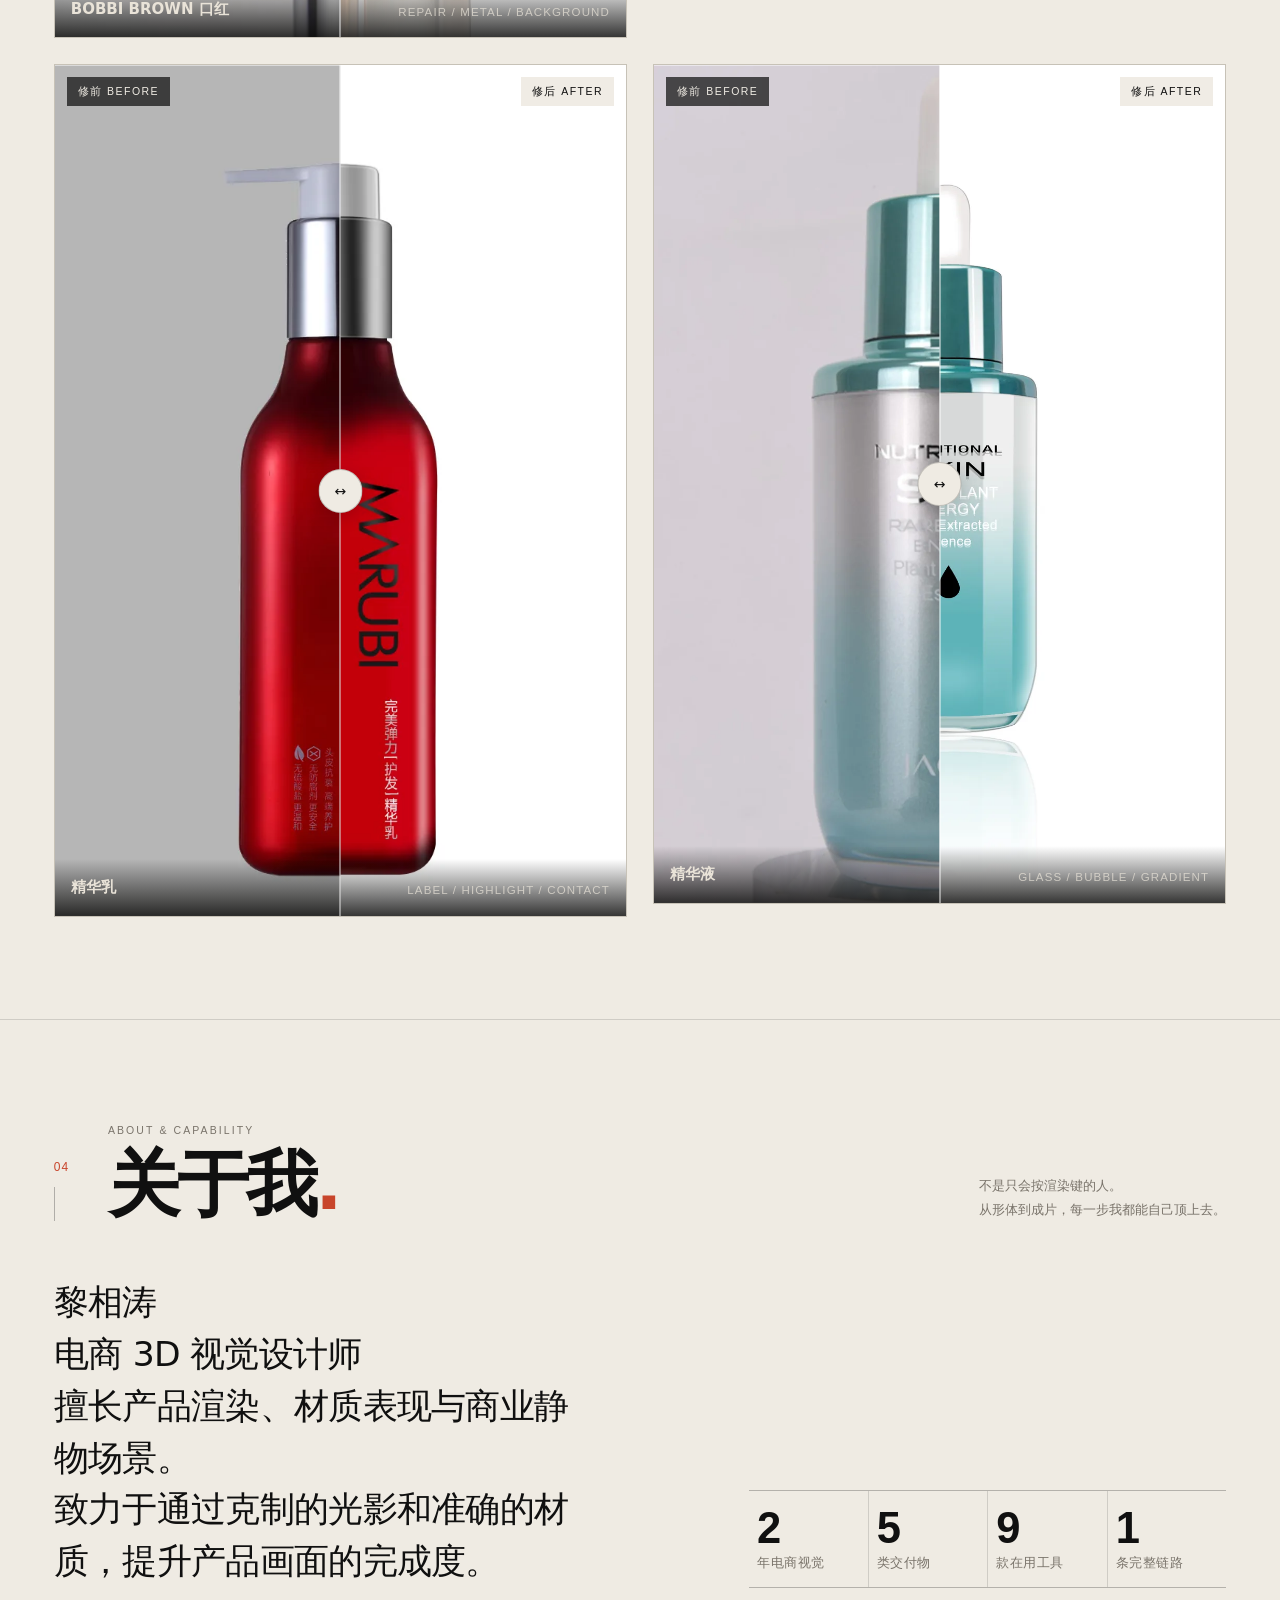
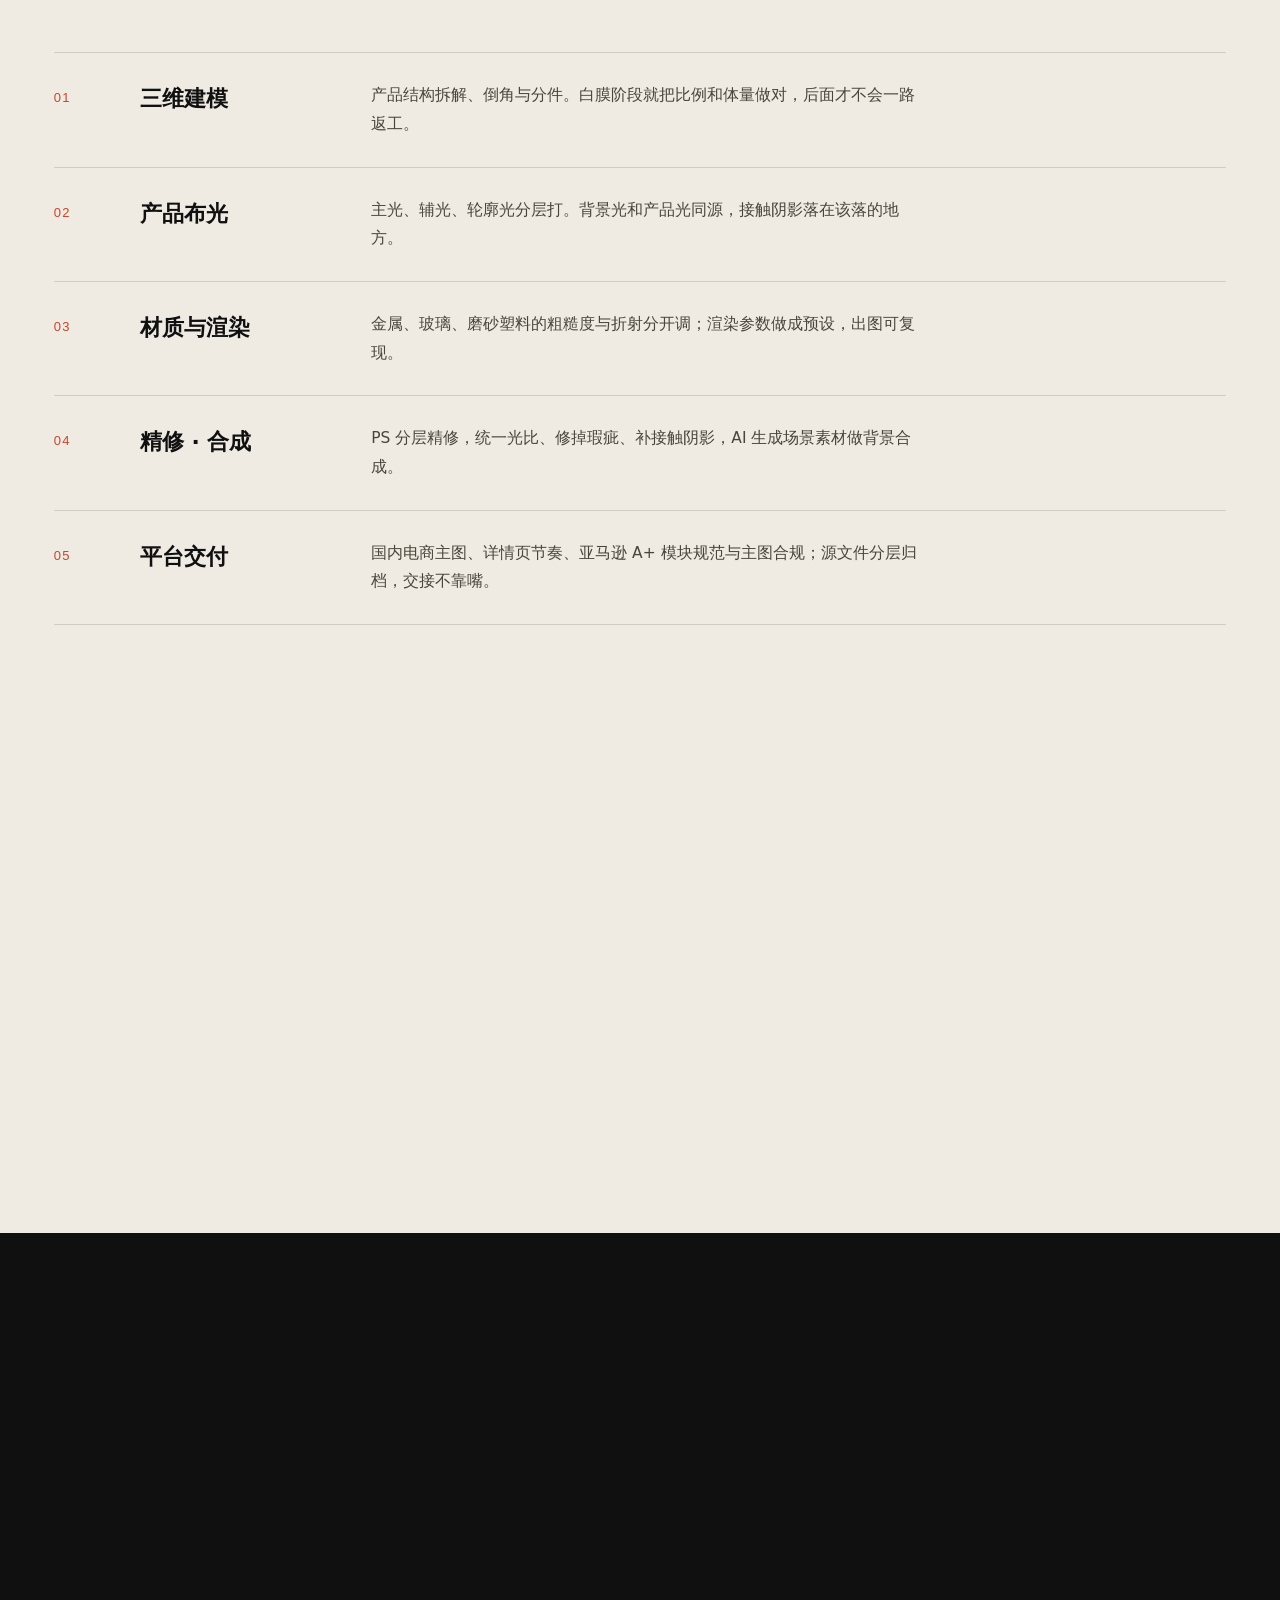
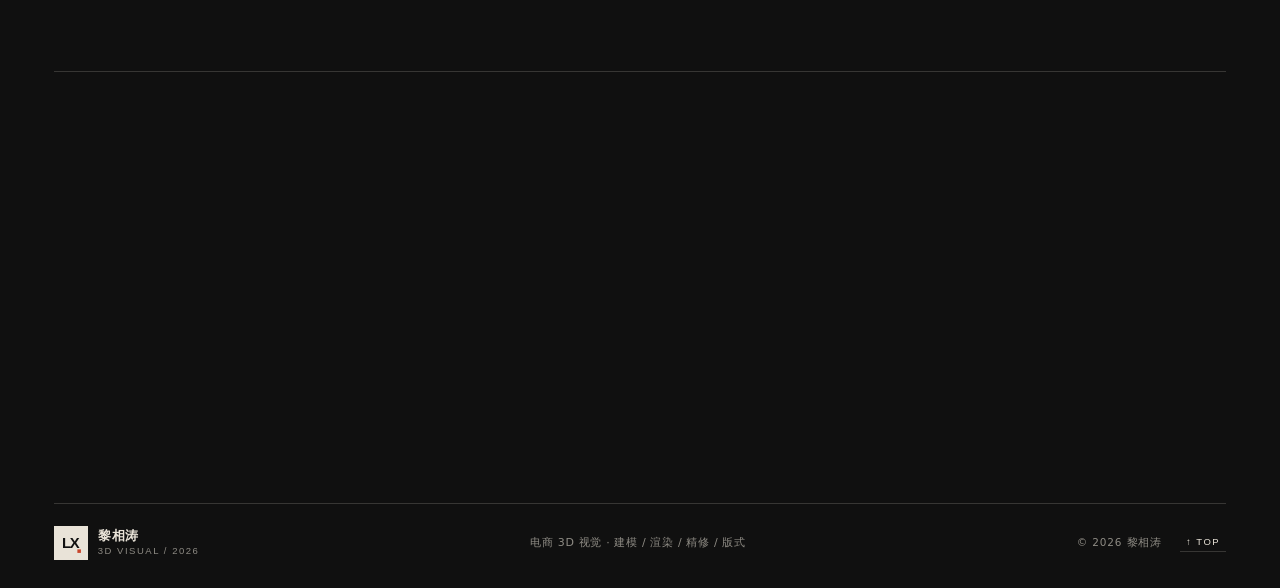
==== commit afadf401: "fix: lightbox retina clarity via pure CSS resolution media queries; disable JS dpr override; bump cs" ====
--- a/docs/index.html
+++ b/docs/index.html
@@ -11,7 +11,7 @@
 <meta property="og:type" content="website">
 <link rel="icon" href="data:image/svg+xml,%3Csvg xmlns='http://www.w3.org/2000/svg' viewBox='0 0 64 64'%3E%3Crect width='64' height='64' fill='%23101010'/%3E%3Ctext x='32' y='43' font-family='Arial,sans-serif' font-size='27' font-weight='bold' fill='%23EFEBE3' text-anchor='middle' letter-spacing='-2'%3ELX%3C/text%3E%3Crect x='45' y='45' width='7' height='7' fill='%23C8452B'/%3E%3C/svg%3E">
 <link rel="preload" as="image" href="assets/img/render-lancome.webp" fetchpriority="high">
-<link rel="stylesheet" href="assets/css/style.css?v=11">
+<link rel="stylesheet" href="assets/css/style.css?v=12">
 </head>
 <body>
 
@@ -402,6 +402,6 @@
 
 <noscript><p style="padding:32px;font-family:sans-serif">这个作品集需要开启 JavaScript 才能浏览作品，图片都在 assets/img 里可以直接打开。</p></noscript>
 
-<script src="assets/js/main.js?v=14"></script>
+<script src="assets/js/main.js?v=15"></script>
 </body>
 </html>
--- a/docs/assets/css/style.css
+++ b/docs/assets/css/style.css
@@ -616,6 +616,25 @@
 .lb.lb--tall .lb__fig{margin:0 auto}
 .lb.lb--tall .lb__fig img{max-height:none;max-width:min(86vw,820px);width:auto;height:auto}
 .resume-lb.lb--tall .lb__fig img{max-width:min(94vw,820px)}
+
+/* 高分屏适配：按设备像素密度把灯箱图缩到物理 1:1，避免放大发虚（纯 CSS，不依赖 JS） */
+/* 竖图原生约 790 宽、横图原生约 1024 起，按最窄值兜底计算各档上限 */
+@media (min-resolution:1.25dppx){
+  .lb.lb--tall .lb__fig img{max-width:632px}
+  .lb.lb--land .lb__fig img{max-width:819px}
+}
+@media (min-resolution:1.5dppx){
+  .lb.lb--tall .lb__fig img{max-width:527px}
+  .lb.lb--land .lb__fig img{max-width:683px}
+}
+@media (min-resolution:2dppx){
+  .lb.lb--tall .lb__fig img{max-width:400px}
+  .lb.lb--land .lb__fig img{max-width:512px}
+}
+@media (min-resolution:3dppx){
+  .lb.lb--tall .lb__fig img{max-width:264px}
+  .lb.lb--land .lb__fig img{max-width:342px}
+}
 .lb__nav{
   flex:none;width:42px;height:42px;border:1px solid rgba(233,227,216,.24);border-radius:50%;
   color:var(--paper);font-size:15px;display:flex;align-items:center;justify-content:center;
